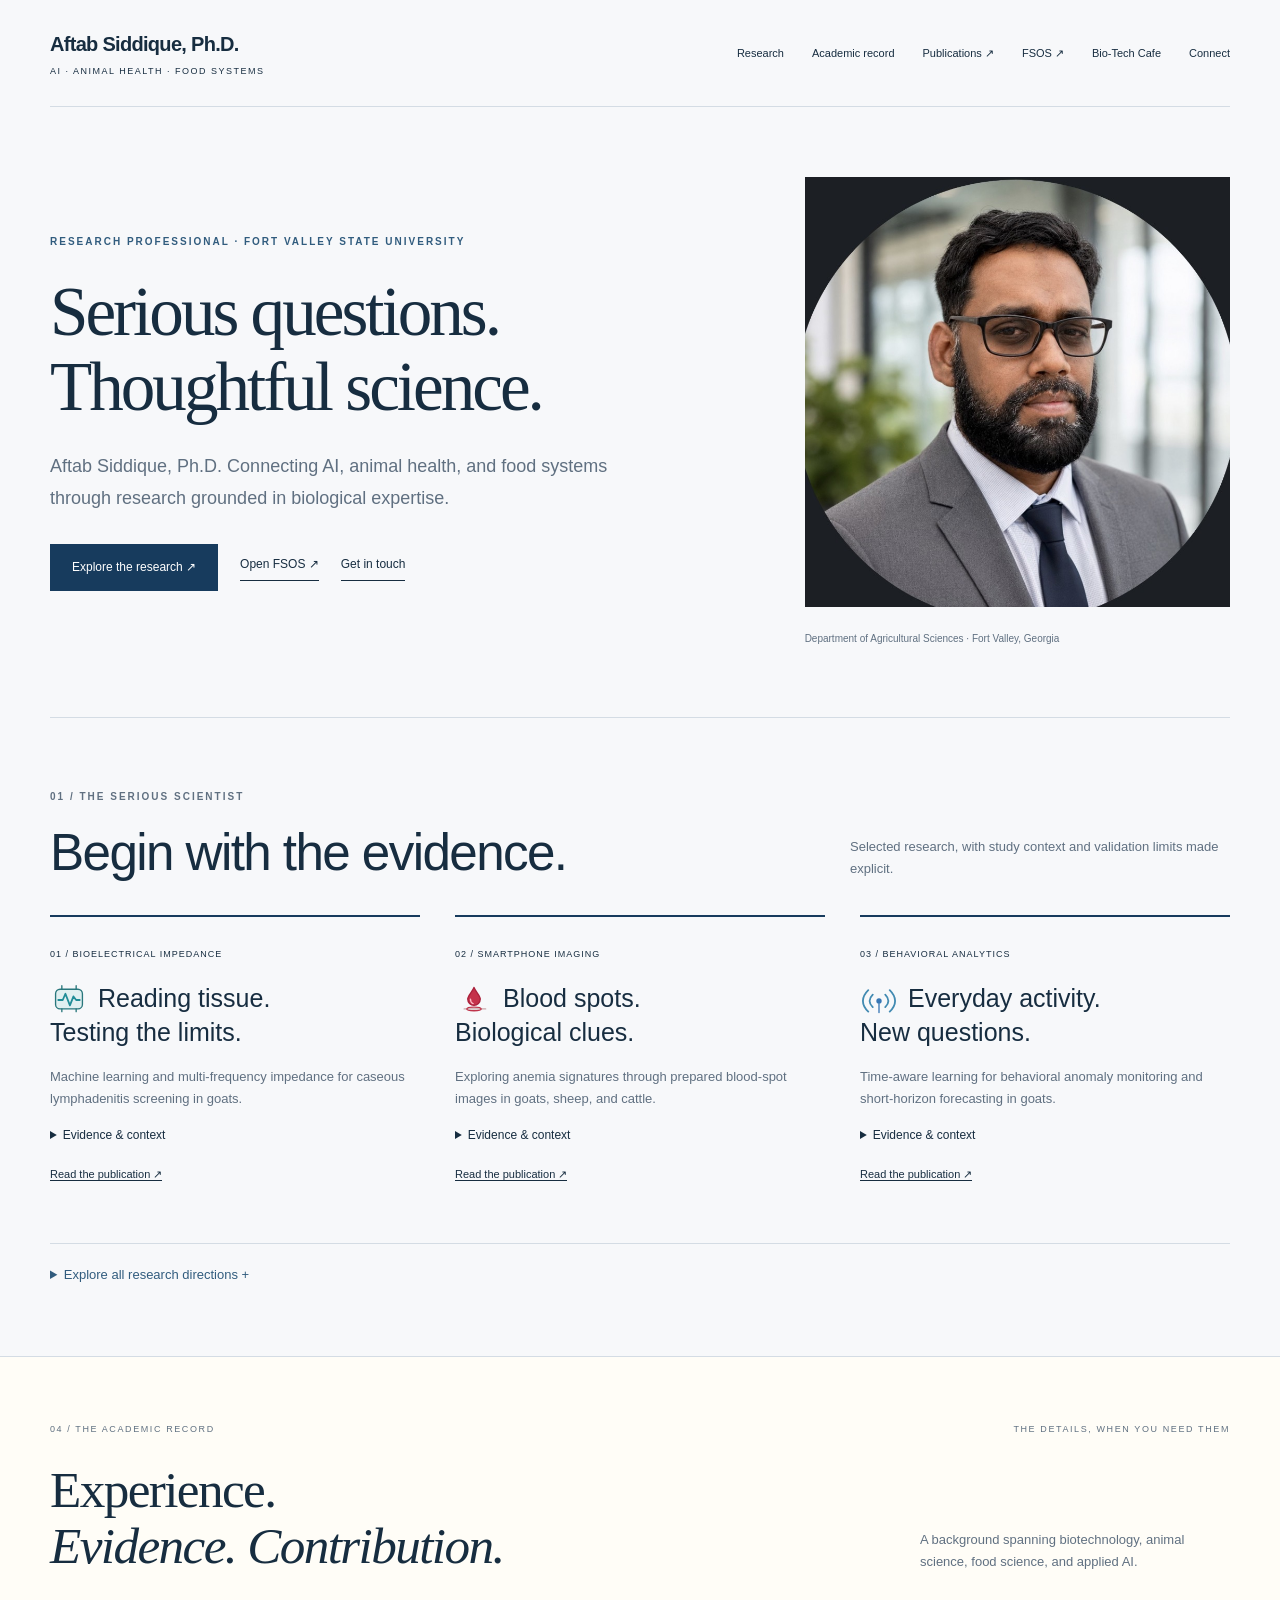
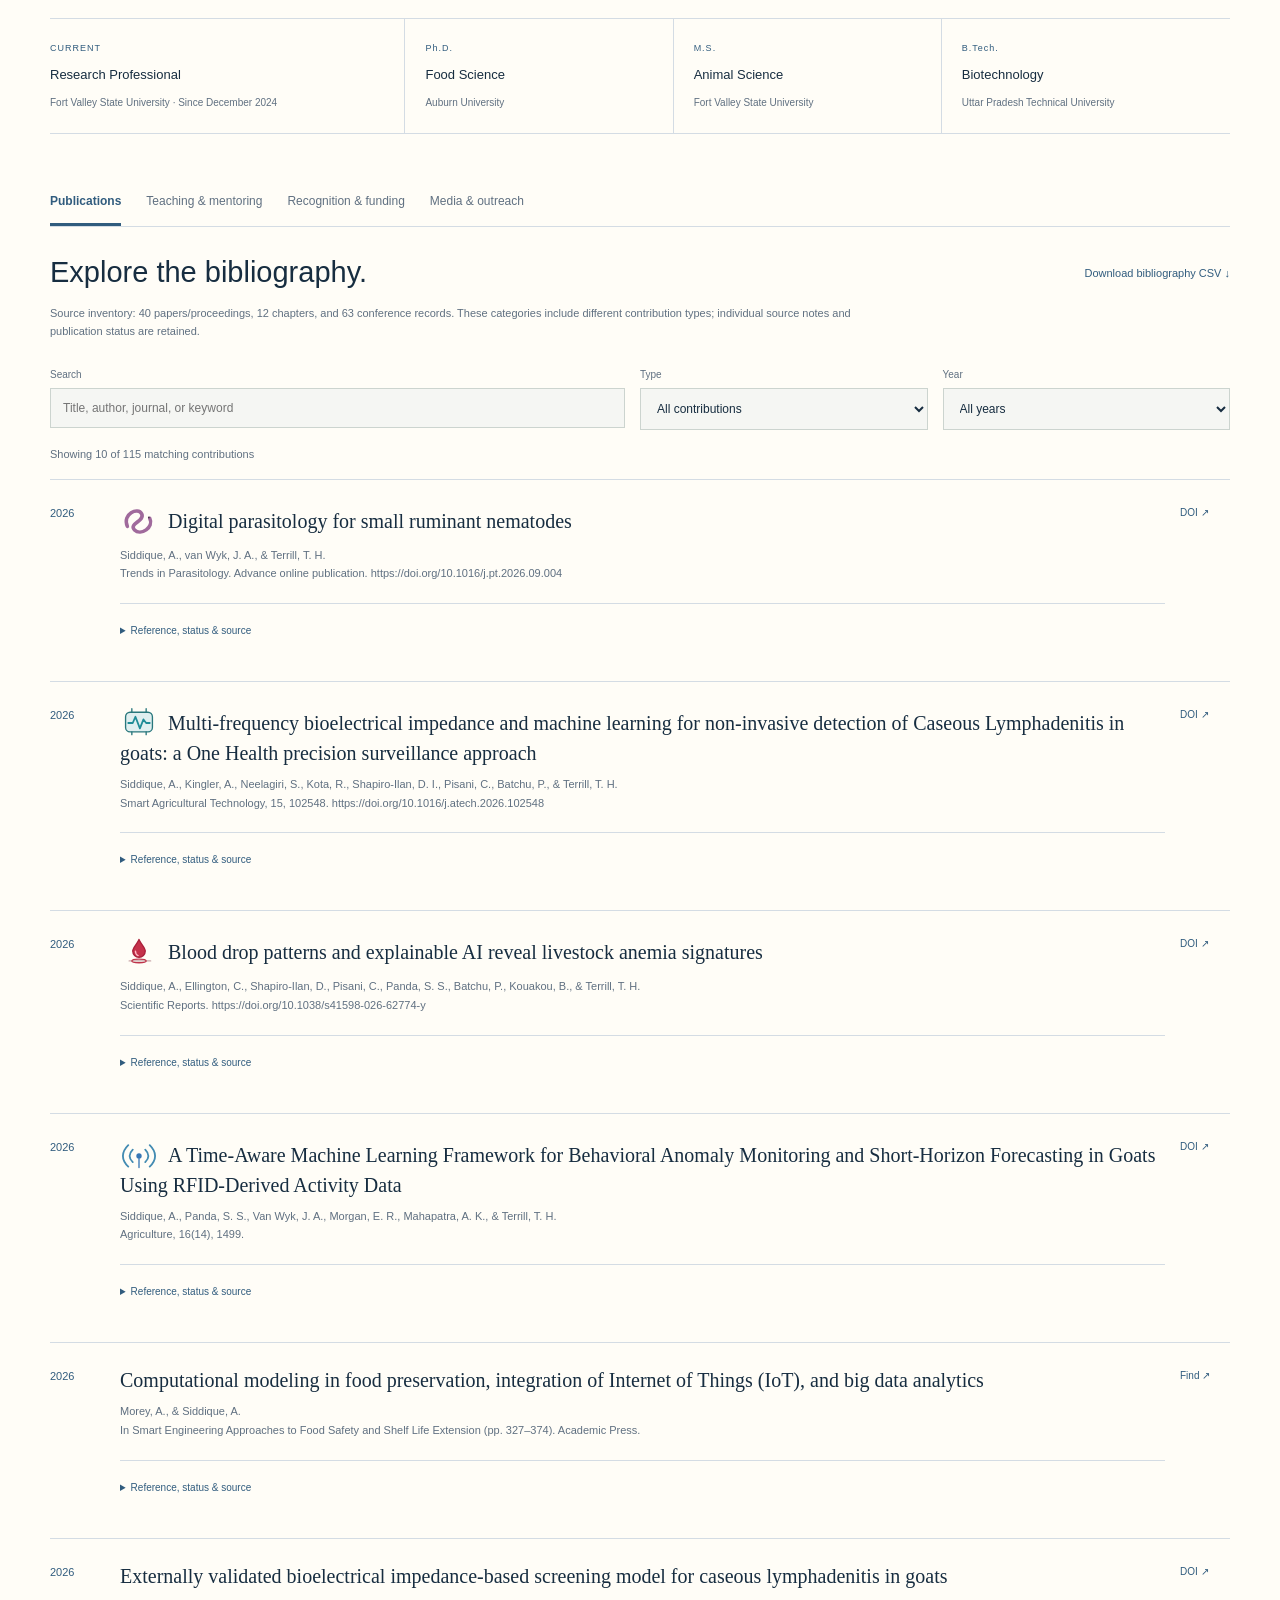
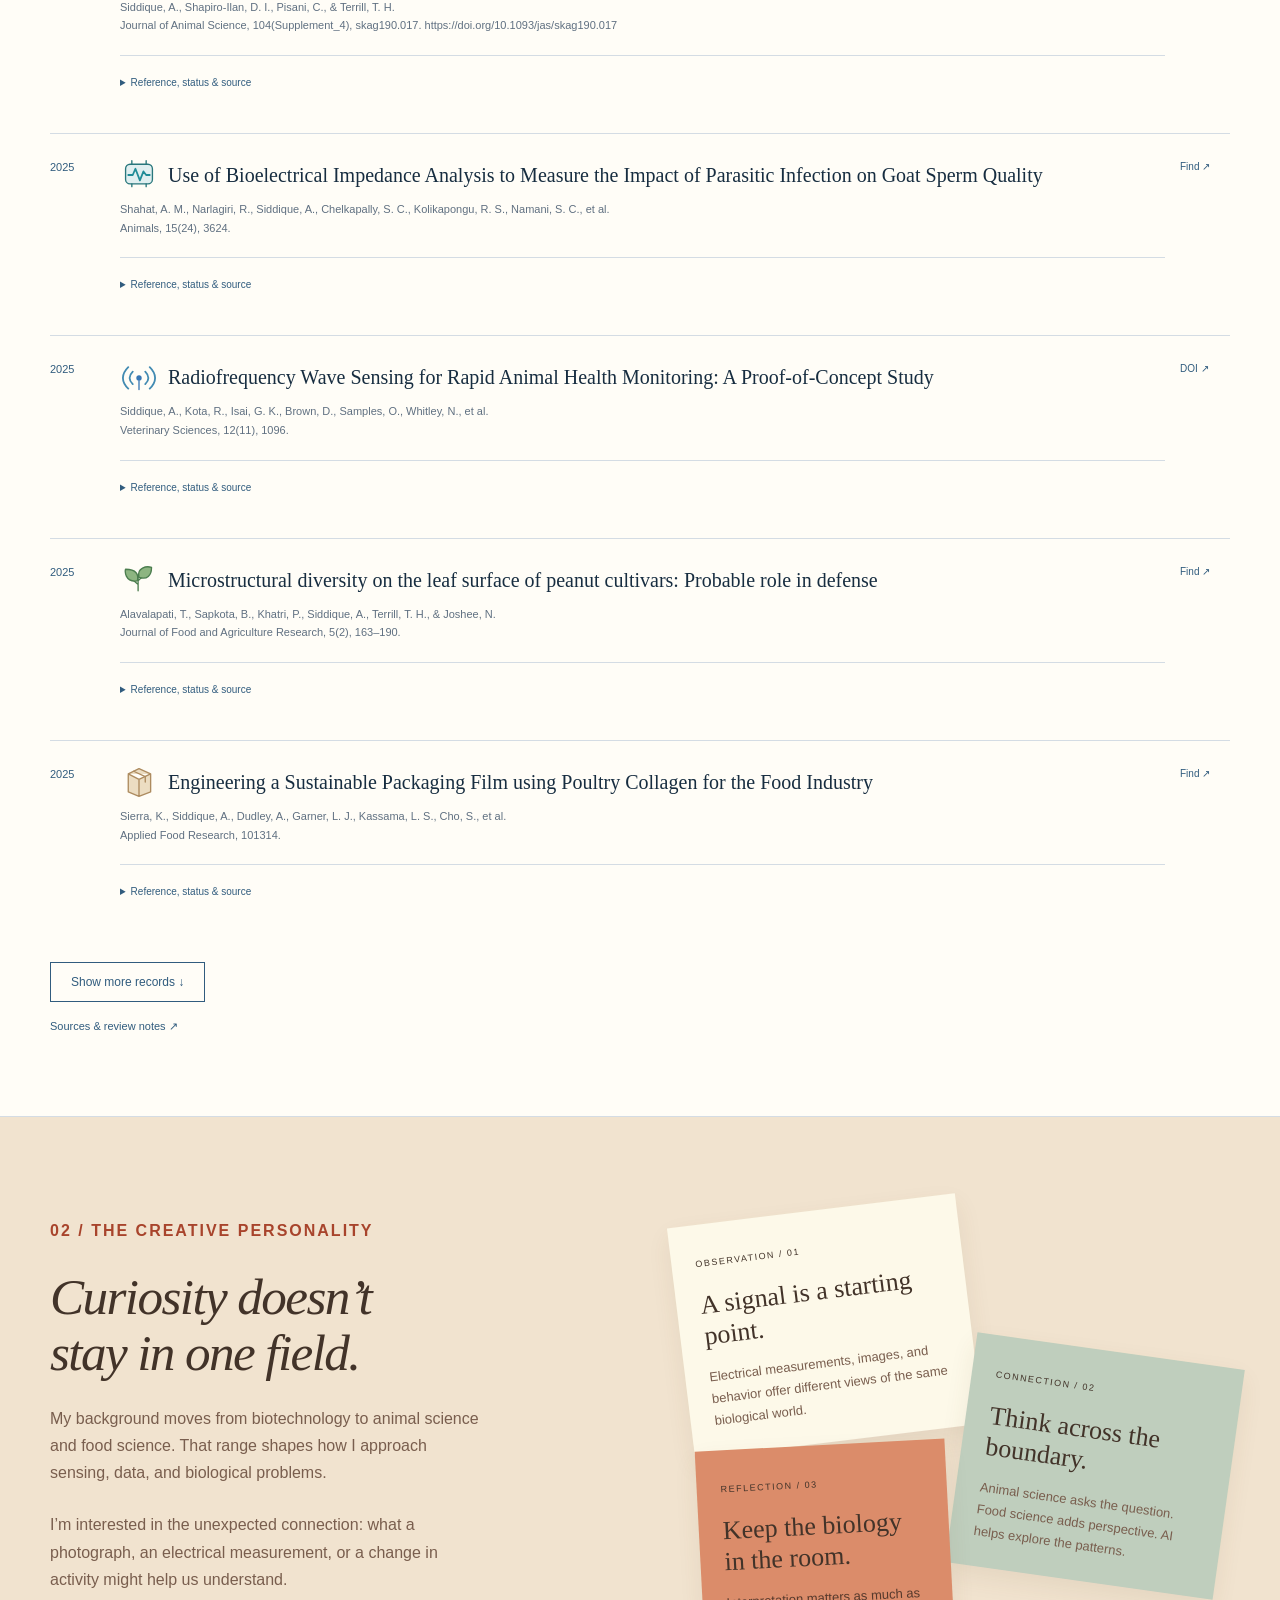
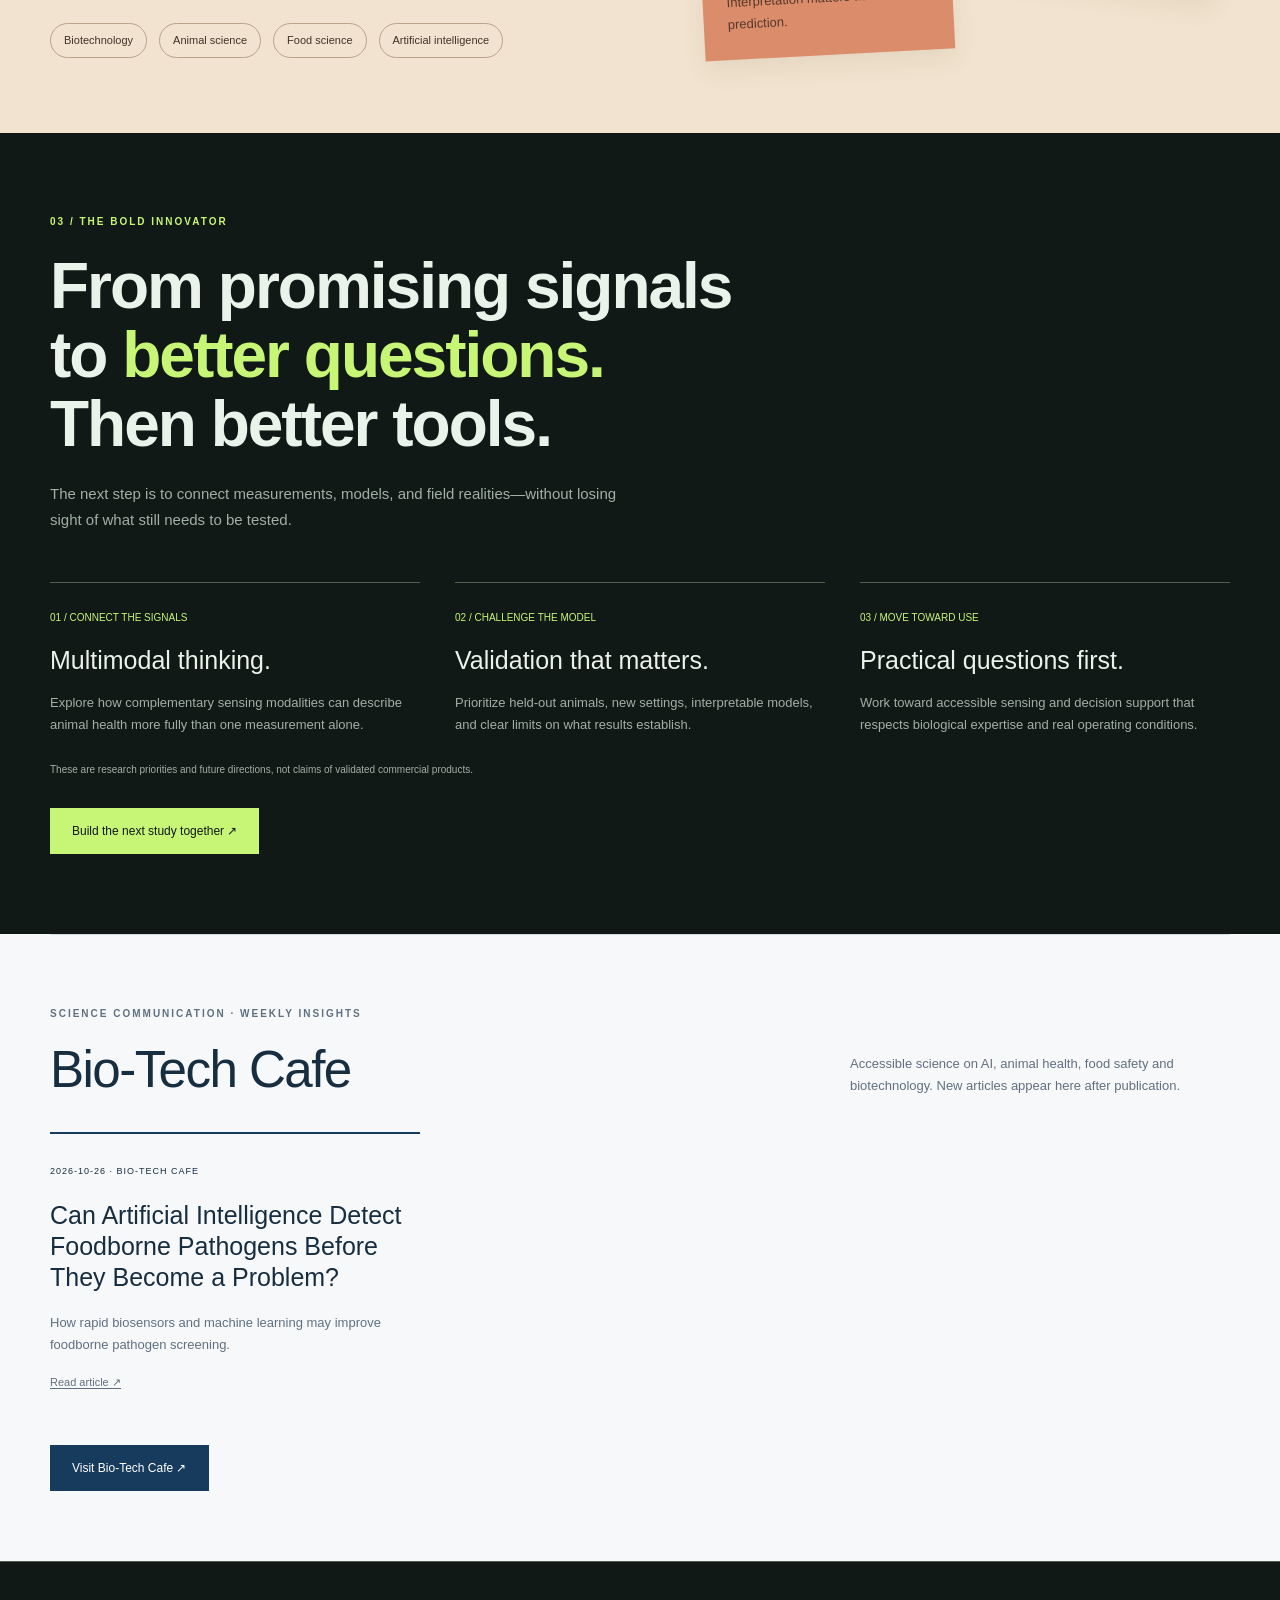
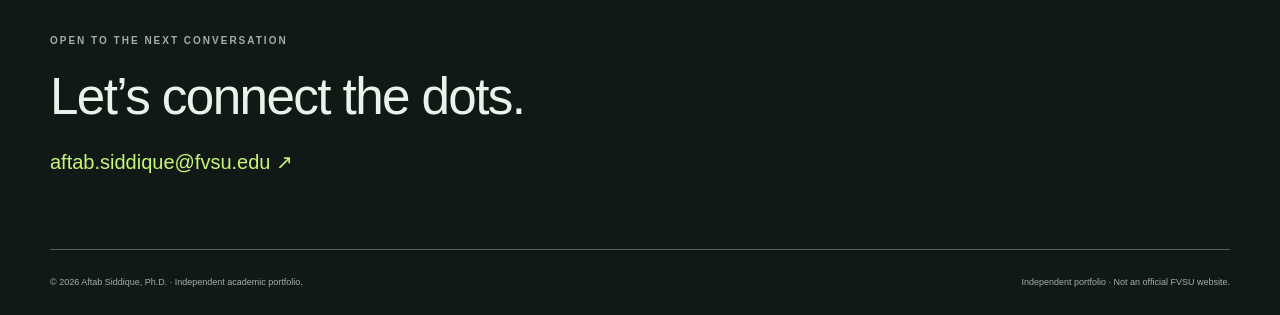
==== index.html @ ff2ccc33 "Rename portfolio FacultySearch links to FSOS" ====
<!doctype html><html lang="en"><head><meta charset="utf-8"><meta name="viewport" content="width=device-width,initial-scale=1"><title>Aftab Siddique, Ph.D. | Research, Teaching & Innovation</title><style>*{box-sizing:border-box}html{scroll-behavior:smooth}body{margin:0;font:15px/1.7 Arial,sans-serif;color:#172d40;background:#f7f8fa}a{color:inherit;text-decoration:none}a:hover{text-decoration:underline;text-underline-offset:5px}button{font:inherit;cursor:pointer}a:focus-visible,button:focus-visible,summary:focus-visible{outline:3px solid #1479c1;outline-offset:5px}h1,h2,h3,p,figure{margin:0}h1,h2,h3{line-height:1.08}h1{font-size:clamp(48px,6vw,85px);letter-spacing:-3px;font-weight:500}h2{font-size:clamp(34px,4vw,54px);letter-spacing:-1.6px;font-weight:500}h3{font-size:25px;font-weight:500}p{color:#607081}.wrap{width:calc(100% - 100px);max-width:1200px;margin:auto}header{padding:27px 0;border-bottom:1px solid #d4dce4;display:flex;align-items:center;justify-content:space-between;gap:30px}.brand{font-size:20px;font-weight:bold;letter-spacing:-.7px}.brand small{font-size:9px;font-weight:normal;display:block;letter-spacing:1.5px;margin-top:3px}nav{display:flex;gap:28px;font-size:11px}.eyebrow{font-size:10px;font-weight:bold;letter-spacing:2px;text-transform:uppercase}.actions{display:flex;gap:22px;align-items:center;margin-top:30px;font-size:12px}.button{display:inline-block;padding:13px 22px;background:#173b5d;color:white}.textlink{border-bottom:1px solid;padding-bottom:5px}.hero{padding:70px 0}.hero-grid{display:grid;grid-template-columns:1.25fr .8fr;gap:90px;align-items:center}.hero h1{margin:25px 0}.intro{font-size:18px;max-width:570px;line-height:1.8}.portrait img{width:100%;height:430px;object-fit:cover}.portrait figcaption{font-size:10px;margin-top:15px;color:#607081}.chapter{padding:70px 0;border-top:1px solid #d4dce4}.chapter-head{display:flex;justify-content:space-between;align-items:end;gap:60px;margin:20px 0 35px}.chapter-head p{max-width:380px;font-size:13px}.proof{display:grid;grid-template-columns:repeat(3,1fr);gap:35px}.proof article{border-top:2px solid #173b5d;padding:22px 0}.proof small{font-size:9px;letter-spacing:1px}.proof h3{margin:18px 0;font-size:25px;line-height:1.25}.proof p{font-size:13px}.proof details{margin:15px 0;font-size:12px}.proof summary{cursor:pointer}.proof a{font-size:11px;border-bottom:1px solid}.strip{display:grid;grid-template-columns:repeat(3,1fr);border-top:1px solid #d4dce4;border-bottom:1px solid #d4dce4;padding:25px 0;gap:20px}.strip span{font-size:10px;color:#607081;display:block}.strip b{font-size:15px;font-weight:500}.contact{padding:70px 0}.contact h2{margin:20px 0}.contact a{font-size:20px}.foot{border-top:1px solid #d4dce4;padding:25px 0;font-size:9px;color:#607081;display:flex;justify-content:space-between;gap:25px}.comparison{position:fixed;bottom:16px;right:18px;background:#fff;color:#173b5d;box-shadow:0 4px 25px #0002;border:1px solid #ddd;padding:8px 13px;font-size:10px;z-index:9}.skip{position:absolute;top:-100px}.skip:focus{top:0;background:white;padding:10px;z-index:20}.creative{background:#f1e3cf;color:#423329;padding:75px 0}.creative .eyebrow{color:#a8442c}.creative p{color:#795e4e}.creative h2{font-family:Georgia,serif;font-style:italic}.creative-grid{display:grid;grid-template-columns:1fr 1fr;gap:80px;align-items:center}.collage{position:relative;min-height:460px}.note{position:absolute;padding:24px;box-shadow:0 10px 25px #61462a15;max-width:300px}.note p{font-size:13px}.note b{font:26px/1.2 Georgia,serif;display:block;margin:15px 0}.note small{font-size:9px;letter-spacing:1.5px}.note.one{background:#fdf9e9;top:15px;left:0;transform:rotate(-7deg);width:290px}.note.two{background:#bfcebd;right:0;top:155px;transform:rotate(8deg);width:270px}.note.three{background:#db8c6a;bottom:0;left:20px;transform:rotate(-3deg);width:250px}.note.three p{color:#56392c}.creative-copy>p{margin:25px 0;max-width:430px;font-size:16px}.discipline{display:flex;flex-wrap:wrap;gap:12px;margin-top:30px}.discipline span{border:1px solid #bba28b;padding:7px 13px;font-size:11px;border-radius:30px}.innovation{background:#111917;color:#eaf3ea;padding:80px 0}.innovation p{color:#a1b0a4}.innovation .eyebrow{color:#c7f576}.innovation h2{font-size:clamp(40px,5vw,70px);font-weight:700;letter-spacing:-2px;margin:22px 0}.innovation h2 em{color:#c7f576;font-style:normal}.roadmap{display:grid;grid-template-columns:repeat(3,1fr);gap:35px;margin-top:50px}.roadmap article{border-top:1px solid #52604f;padding-top:20px}.roadmap small{font-size:10px;color:#c7f576}.roadmap h3{font-size:25px;margin:18px 0}.roadmap p{font-size:13px}.innovation .button{background:#c7f576;color:#111917}.innovation .intent{font-size:10px;color:#a1b0a4;margin-top:25px;max-width:700px}.scientist h1{font-family:Georgia,serif}.scientist .eyebrow{color:#315c7e}.scientist .portrait{border-left:4px solid #193b5c;padding-left:20px}.scientist .hero{padding-bottom:55px}.creative-only{background:#f1e3cf;color:#423329}.creative-only header,.creative-only .foot{border-color:#bdab95}.creative-only .brand{font-family:Georgia,serif;font-size:27px}.creative-only .hero{padding:55px 0 15px}.creative-only h1{font-family:Georgia,serif;font-style:italic;font-size:clamp(55px,7vw,95px);color:#a8442e}.creative-only p{color:#795e4e}.creative-only .creative-grid{gap:70px}.creative-only .portrait-small{width:95px;height:95px;object-fit:cover;border-radius:50%;margin-bottom:22px}.creative-only .button{background:#a8442e}.creative-only .proof article{border-color:#a8442e}.creative-only .chapter{border-color:#bdab95}.creative-only .contact a{color:#a8442e}.innovator-only{background:#111917;color:#eaf3ea}.innovator-only p{color:#a1b0a4}.innovator-only header,.innovator-only .chapter,.innovator-only .foot{border-color:#52604f}.innovator-only .brand{font-size:23px;color:#c7f576}.innovator-only .hero h1{font-weight:800;font-size:clamp(65px,8vw,110px);letter-spacing:-5px}.innovator-only .hero h1 em{font-style:normal;color:#c7f576}.innovator-only .eyebrow{color:#c7f576}.innovator-only .button{background:#c7f576;color:#111917}.signal-object{height:450px;position:relative;display:grid;place-items:center}.signal-object .orb{width:280px;height:280px;border:1px solid #c7f576;border-radius:50%;box-shadow:0 0 0 35px #c7f57611,0 0 0 70px #c7f57608;transform:rotate(-30deg)}.signal-object .orb:before,.signal-object .orb:after{content:'';position:absolute;inset:30px 85px;border:1px solid #c7f576;border-radius:50%}.signal-object .orb:after{inset:85px 30px}.signal-object b{position:absolute;font-size:65px;letter-spacing:-6px;color:#c7f576}.signal-object small{position:absolute;bottom:5px;font-size:9px;letter-spacing:2px;color:#a1b0a4}.innovator-only .proof article{border-color:#c7f576}.innovator-only .proof small{color:#c7f576}.innovator-only .contact a{color:#c7f576}.innovator-only .foot{color:#a1b0a4}.combined .hero h1{font:500 clamp(45px,5.4vw,76px)/1.08 Georgia,serif}.combined .hero .eyebrow{color:#315c7e}.combined .transition{padding:20px 0;font-size:10px;display:flex;justify-content:space-between;color:#856347}.combined .innovation .wrap>p{max-width:570px}.combined .contact{background:#111917;color:#eaf3ea;border-top:1px solid #52604f}.combined .contact a{color:#c7f576}.combined .contact p{color:#a1b0a4}.combined .foot{background:#111917;color:#a1b0a4;border-color:#52604f}.combined-footer{background:#111917}.combined .strip{margin-bottom:55px}.concept-note{font-size:10px;color:#607081;margin-top:30px}@media(max-width:900px){.wrap{width:calc(100% - 50px)}.hero-grid,.creative-grid{gap:35px}.portrait img{height:360px}.collage{min-height:490px}.note{max-width:230px!important}.note.two{top:185px}.proof,.roadmap{gap:20px}nav{gap:15px;font-size:10px}}@media(max-width:650px){.wrap{width:calc(100% - 36px)}header{align-items:start;flex-direction:column;padding:20px 0;gap:18px}nav{width:100%;justify-content:space-between}.hero{padding:40px 0}.hero-grid,.creative-grid{grid-template-columns:1fr;gap:35px}h1{font-size:58px;letter-spacing:-2.5px}.intro{font-size:16px}.portrait{max-width:420px}.portrait img{height:360px}.chapter,.creative,.innovation,.contact{padding:50px 0}.chapter-head{display:block}.chapter-head p{margin-top:20px}.proof,.roadmap{grid-template-columns:1fr;gap:30px}.proof article{padding:20px 0 0}.strip{grid-template-columns:1fr;gap:18px}.collage{max-width:400px;min-height:460px}.note.one{left:10px}.note.two{top:150px;right:10px}.note.three{left:20px}.signal-object{height:350px}.signal-object .orb{width:210px;height:210px}.signal-object b{font-size:55px}.innovator-only .hero h1{font-size:70px;letter-spacing:-4px}.creative-only h1{font-size:66px}.foot{flex-direction:column;gap:8px}.combined .hero h1{font-size:51px}.contact a{font-size:17px}.comparison{font-size:9px}.combined .transition{font-size:9px}}@media(prefers-reduced-motion:reduce){html{scroll-behavior:auto}}.record{--ink:#172d40;--paper:#f7f8fa;--teal:#315c7e;--muted:#607081;--line:#d4dce4;}.record{background:#fffdf5;border-top:1px solid var(--line);border-bottom:1px solid var(--line);padding:65px 0}.record-heading{display:flex;justify-content:space-between;gap:70px;align-items:end}.record-heading p{max-width:310px;font-size:13px}.journey{display:grid;grid-template-columns:1.4fr 1fr 1fr 1fr;margin:45px 0;border-top:1px solid var(--line);border-bottom:1px solid var(--line)}.journey>div{padding:22px 20px 22px 0;margin-right:20px;border-right:1px solid var(--line)}.journey>div:last-child{border:0;margin:0}.journey small{display:block;font-size:9px;color:var(--teal);letter-spacing:1px}.journey b{display:block;font-size:13px;font-weight:normal;margin:8px 0}.journey span{display:block;font-size:10px;color:var(--muted)}.record-tabs{display:flex;gap:25px;border-bottom:1px solid var(--line)}.record-tabs button{background:none;border:0;border-bottom:3px solid transparent;padding:15px 0;font-size:12px;color:var(--muted)}.record-tabs button[aria-pressed=true]{border-color:var(--teal);color:var(--teal)}.record-panel{padding-top:30px;min-height:450px}.record-panel h3{font-size:29px}.archive-head{display:flex;justify-content:space-between;gap:20px;align-items:center}.archive-head a,.record-note a{font-size:11px;color:var(--teal)}.record-note{font-size:11px;margin:15px 0;max-width:850px}.archive-controls{display:grid;grid-template-columns:2fr 1fr 1fr;gap:15px;margin:25px 0 10px}.archive-controls label{font-size:10px;color:var(--muted)}input,select{display:block;width:100%;padding:12px;background:var(--paper);border:1px solid var(--line);border-radius:0;color:var(--ink);margin-top:6px;font-size:12px}#record-status{font-size:11px;margin:15px 0}.record-entry{display:grid;grid-template-columns:55px 1fr 50px;gap:15px;border-top:1px solid var(--line);padding:24px 0}.record-entry .date{font-size:11px;color:var(--teal)}.record-entry h4{font:20px/1.35 Georgia,serif;margin:0 0 8px}.record-entry p{font-size:11px}.record-entry>a{font-size:10px;color:var(--teal)}.record-entry details{margin-top:10px;border-bottom:0}.record-entry details summary{padding:8px 0;font-size:10px}.outline{background:transparent;color:var(--teal);border:1px solid var(--teal);padding:12px 20px;font-size:12px;margin-top:20px}.subhead{margin:40px 0 20px}.plain-entry{padding:22px 0;border-bottom:1px solid var(--line)}.plain-entry h4{font:21px/1.3 Georgia,serif;margin:5px 0 10px}.plain-entry small{font-size:10px;color:var(--teal)}.plain-entry p{font-size:12px}.plain-entry a{display:inline-block;color:var(--teal);font-size:11px;margin-top:10px}
.record{background:#fffdf7;border-top:1px solid #d4dce4;border-bottom:1px solid #d4dce4;color:#172d40}.record h2{font-family:Georgia,serif}.record .section-label{display:flex;justify-content:space-between;font-size:9px;letter-spacing:1.6px;margin-bottom:25px;color:#607081}.record .journey{gap:0}.record .record-tabs{flex-wrap:wrap}.record input,.record select{width:100%;display:block;padding:12px;background:#f5f6f3;color:#172d40;border:1px solid #ccd4cf;margin-top:5px;font:12px Arial,sans-serif}.record .plain-entry{padding:22px 0;border-bottom:1px solid #d4dce4}.record .plain-entry h4{font:22px/1.3 Georgia,serif;margin:8px 0}.record .plain-entry p{font-size:12px}.record .plain-entry small{font-size:10px;color:#315c7e}.record .plain-entry a{display:inline-block;margin-top:10px;font-size:11px;color:#315c7e}.record details{font-size:12px;border-top:1px solid #d4dce4;margin-top:20px;padding:10px 0}.record summary{cursor:pointer;color:#315c7e}.record .record-note{color:#607081}.record .outline{border:1px solid #315c7e;padding:12px 20px;color:#315c7e;background:none}.record button{font:12px Arial,sans-serif}.more-work{margin-top:35px;border-top:1px solid #d4dce4;padding-top:20px}.more-work summary{cursor:pointer;font-size:13px;color:#315c7e}.more-work article{padding:20px 0;border-bottom:1px solid #d4dce4}.more-work h4{font:25px Georgia,serif;margin:10px 0}.more-work p{font-size:13px}.more-work small,.more-work a{font-size:11px;color:#315c7e}.record .record-entry{border-color:#d4dce4}.record-panel{scroll-margin-top:20px}button[aria-pressed=true]{font-weight:bold}@media(max-width:650px){.record .record-heading{display:block}.record .record-heading p{margin-top:20px}.record .journey{grid-template-columns:1fr 1fr}.record .archive-controls{grid-template-columns:1fr 1fr}.record .archive-controls label:first-child{grid-column:1/-1}.record .record-entry{grid-template-columns:35px 1fr}.record .record-entry>a{grid-column:2}.record .archive-head{display:block}.record .archive-head a{display:inline-block;margin-top:15px}.record .section-label span:last-child{display:none}.record .record-tabs{gap:15px}}</style><script defer src="data.js"></script><script defer src="bibliography.js"></script><script defer src="career-data.js"></script><script defer src="integrated.js"></script></head><body class="combined"><a class="skip" href="#main">Skip to content</a><header class="wrap"><a class="brand" href="#home">Aftab Siddique<span>, Ph.D.</span><small>AI · ANIMAL HEALTH · FOOD SYSTEMS</small></a><nav aria-label="Main navigation"><a href="#work">Research</a><a href="#record">Academic record</a><a href="https://scholar.google.com/citations?user=gdg-b8kAAAAJ&hl=en" target="_blank" rel="noopener noreferrer">Publications ↗</a><a href="facultysearch/">FSOS ↗</a><a href="#contact">Connect</a></nav></header><main id="main"><section class="hero wrap" id="home"><div class="hero-grid"><div><p class="eyebrow">RESEARCH PROFESSIONAL · FORT VALLEY STATE UNIVERSITY</p><h1>Serious questions.<br>Thoughtful science.</h1><p class="intro">Aftab Siddique, Ph.D. Connecting AI, animal health, and food systems through research grounded in biological expertise.</p><div class="actions"><a class="button" href="#work">Explore the research ↗</a><a class="textlink" href="facultysearch/">Open FSOS ↗</a><a class="textlink" href="#contact">Get in touch</a></div></div><figure class="portrait"><img src="[data-uri]" alt="Aftab Siddique, Ph.D." width="860" height="860"><figcaption>Department of Agricultural Sciences · Fort Valley, Georgia</figcaption></figure></div></section><section class="chapter wrap" id="work"><p class="eyebrow">01 / THE SERIOUS SCIENTIST</p><div class="chapter-head"><h2>Begin with the evidence.</h2><p>Selected research, with study context and validation limits made explicit.</p></div><div class="proof"><article><small>01 / BIOELECTRICAL IMPEDANCE</small><h3>Reading tissue.<br>Testing the limits.</h3><p>Machine learning and multi-frequency impedance for caseous lymphadenitis screening in goats.</p><details><summary>Evidence & context</summary><p>36 goats; 2,673 measurements. Five-fold ROC-AUC: 0.851. Animal-held-out LOSO ROC-AUC: 0.68. Research-stage screening evidence requiring external validation.</p></details><a href="https://doi.org/10.1016/j.atech.2026.102548" target="_blank" rel="noopener noreferrer">Read the publication ↗</a></article><article><small>02 / SMARTPHONE IMAGING</small><h3>Blood spots.<br>Biological clues.</h3><p>Exploring anemia signatures through prepared blood-spot images in goats, sheep, and cattle.</p><details><summary>Evidence & context</summary><p>Image-level performance varies across species. Prospective field validation is needed before diagnostic deployment.</p></details><a href="https://doi.org/10.1038/s41598-026-62774-y" target="_blank" rel="noopener noreferrer">Read the publication ↗</a></article><article><small>03 / BEHAVIORAL ANALYTICS</small><h3>Everyday activity.<br>New questions.</h3><p>Time-aware learning for behavioral anomaly monitoring and short-horizon forecasting in goats.</p><details><summary>Evidence & context</summary><p>30 Boer goats; 85,890 RFID records. Five-minute onset ROC-AUC: 0.869; ten-minute: 0.841. Behavioral forecasting does not establish disease diagnosis.</p></details><a href="https://doi.org/10.3390/agriculture16141499" target="_blank" rel="noopener noreferrer">Read the publication ↗</a></article></div><div class="more-work"><details><summary>Explore all research directions +</summary><div id="additional-work"></div></details></div></section><section class="record" id="record"><div class="wrap"><div class="section-label"><span>04 / THE ACADEMIC RECORD</span><span>THE DETAILS, WHEN YOU NEED THEM</span></div><div class="record-heading"><h2>Experience.<br><em>Evidence. Contribution.</em></h2><p>A background spanning biotechnology, animal science, food science, and applied AI.</p></div><div class="journey"><div><small>CURRENT</small><b>Research Professional</b><span>Fort Valley State University · Since December 2024</span></div><div><small>Ph.D.</small><b>Food Science</b><span>Auburn University</span></div><div><small>M.S.</small><b>Animal Science</b><span>Fort Valley State University</span></div><div><small>B.Tech.</small><b>Biotechnology</b><span>Uttar Pradesh Technical University</span></div></div><div class="record-tabs" role="group" aria-label="Academic record sections"><button data-panel="publications" aria-pressed="true">Publications</button><button data-panel="teaching" aria-pressed="false">Teaching & mentoring</button><button data-panel="recognition" aria-pressed="false">Recognition & funding</button><button data-panel="media" aria-pressed="false">Media & outreach</button></div><section id="panel-publications" class="record-panel"><div class="archive-head"><h3>Explore the bibliography.</h3><a href="bibliography.csv" download>Download bibliography CSV ↓</a></div><p class="record-note">Source inventory: 40 papers/proceedings, 12 chapters, and 63 conference records. These categories include different contribution types; individual source notes and publication status are retained.</p><div class="archive-controls"><label>Search<input id="record-query" type="search" placeholder="Title, author, journal, or keyword"></label><label>Type<select id="record-type"><option value="all">All contributions</option><option value="paper">Papers & proceedings</option><option value="chapter">Book chapters</option><option value="abstract">Conference records</option></select></label><label>Year<select id="record-year"><option value="all">All years</option></select></label></div><p id="record-status" role="status" aria-live="polite"></p><div id="record-list"></div><button id="record-more" class="outline">Show more records ↓</button><p class="record-note"><a href="SOURCES_AND_REVIEW.md">Sources & review notes ↗</a></p></section><section id="panel-teaching" class="record-panel" hidden><h3>From learning methods to asking better questions.</h3><p>Teaching contributions, research training, and graduate committee mentorship.</p><div id="teaching-list"></div><h3 class="subhead">Mentoring</h3><div id="mentoring-list"></div></section><section id="panel-recognition" class="record-panel" hidden><h3>Recognition & research support.</h3><div id="awards-list"></div><h3 class="subhead">Research programs</h3><p class="record-note">Roles and funding status are shown individually. Entries awaiting confirmation are not presented as confirmed awards.</p><div id="grants-list"></div></section><section id="panel-media" class="record-panel" hidden><h3>Research in conversation.</h3><p class="record-note">A curated source archive, not an exhaustive record of every online mention.</p><div id="media-list"></div><details><summary>Speaking & outreach <span>+</span></summary><div id="talks-list"></div></details><details><summary>New discoveries awaiting review <span>+</span></summary><p id="update-status" role="status"></p><div id="discovery-list"></div></details></section></div></section>
<section class="creative" id="perspective"><div class="wrap creative-grid"><div class="creative-copy"><p class="eyebrow">02 / THE CREATIVE PERSONALITY</p><h2>Curiosity doesn’t<br>stay in one field.</h2><p>My background moves from biotechnology to animal science and food science. That range shapes how I approach sensing, data, and biological problems.</p><p>I’m interested in the unexpected connection: what a photograph, an electrical measurement, or a change in activity might help us understand.</p><div class="discipline"><span>Biotechnology</span><span>Animal science</span><span>Food science</span><span>Artificial intelligence</span></div></div><div class="collage" aria-label="Three research ideas arranged as notebook pages"><article class="note one"><small>OBSERVATION / 01</small><b>A signal is a starting point.</b><p>Electrical measurements, images, and behavior offer different views of the same biological world.</p></article><article class="note two"><small>CONNECTION / 02</small><b>Think across the boundary.</b><p>Animal science asks the question. Food science adds perspective. AI helps explore the patterns.</p></article><article class="note three"><small>REFLECTION / 03</small><b>Keep the biology in the room.</b><p>Interpretation matters as much as prediction.</p></article></div></div></section><section class="innovation" id="next"><div class="wrap"><p class="eyebrow">03 / THE BOLD INNOVATOR</p><h2>From promising signals<br>to <em>better questions.</em><br>Then better tools.</h2><p>The next step is to connect measurements, models, and field realities—without losing sight of what still needs to be tested.</p><div class="roadmap"><article><small>01 / CONNECT THE SIGNALS</small><h3>Multimodal thinking.</h3><p>Explore how complementary sensing modalities can describe animal health more fully than one measurement alone.</p></article><article><small>02 / CHALLENGE THE MODEL</small><h3>Validation that matters.</h3><p>Prioritize held-out animals, new settings, interpretable models, and clear limits on what results establish.</p></article><article><small>03 / MOVE TOWARD USE</small><h3>Practical questions first.</h3><p>Work toward accessible sensing and decision support that respects biological expertise and real operating conditions.</p></article></div><p class="intent">These are research priorities and future directions, not claims of validated commercial products.</p><div class="actions"><a class="button" href="mailto:aftab.siddique@fvsu.edu">Build the next study together ↗</a></div></div></section><section class="contact" id="contact"><div class="wrap"><p class="eyebrow">OPEN TO THE NEXT CONVERSATION</p><h2>Let’s connect the dots.</h2><a href="mailto:aftab.siddique@fvsu.edu">aftab.siddique@fvsu.edu ↗</a></div></section></main><div class="combined-footer"><footer class="wrap foot"><span>© 2026 Aftab Siddique, Ph.D. · Independent academic portfolio.</span><span>Independent portfolio · Not an official FVSU website.</span></footer></div></body></html>
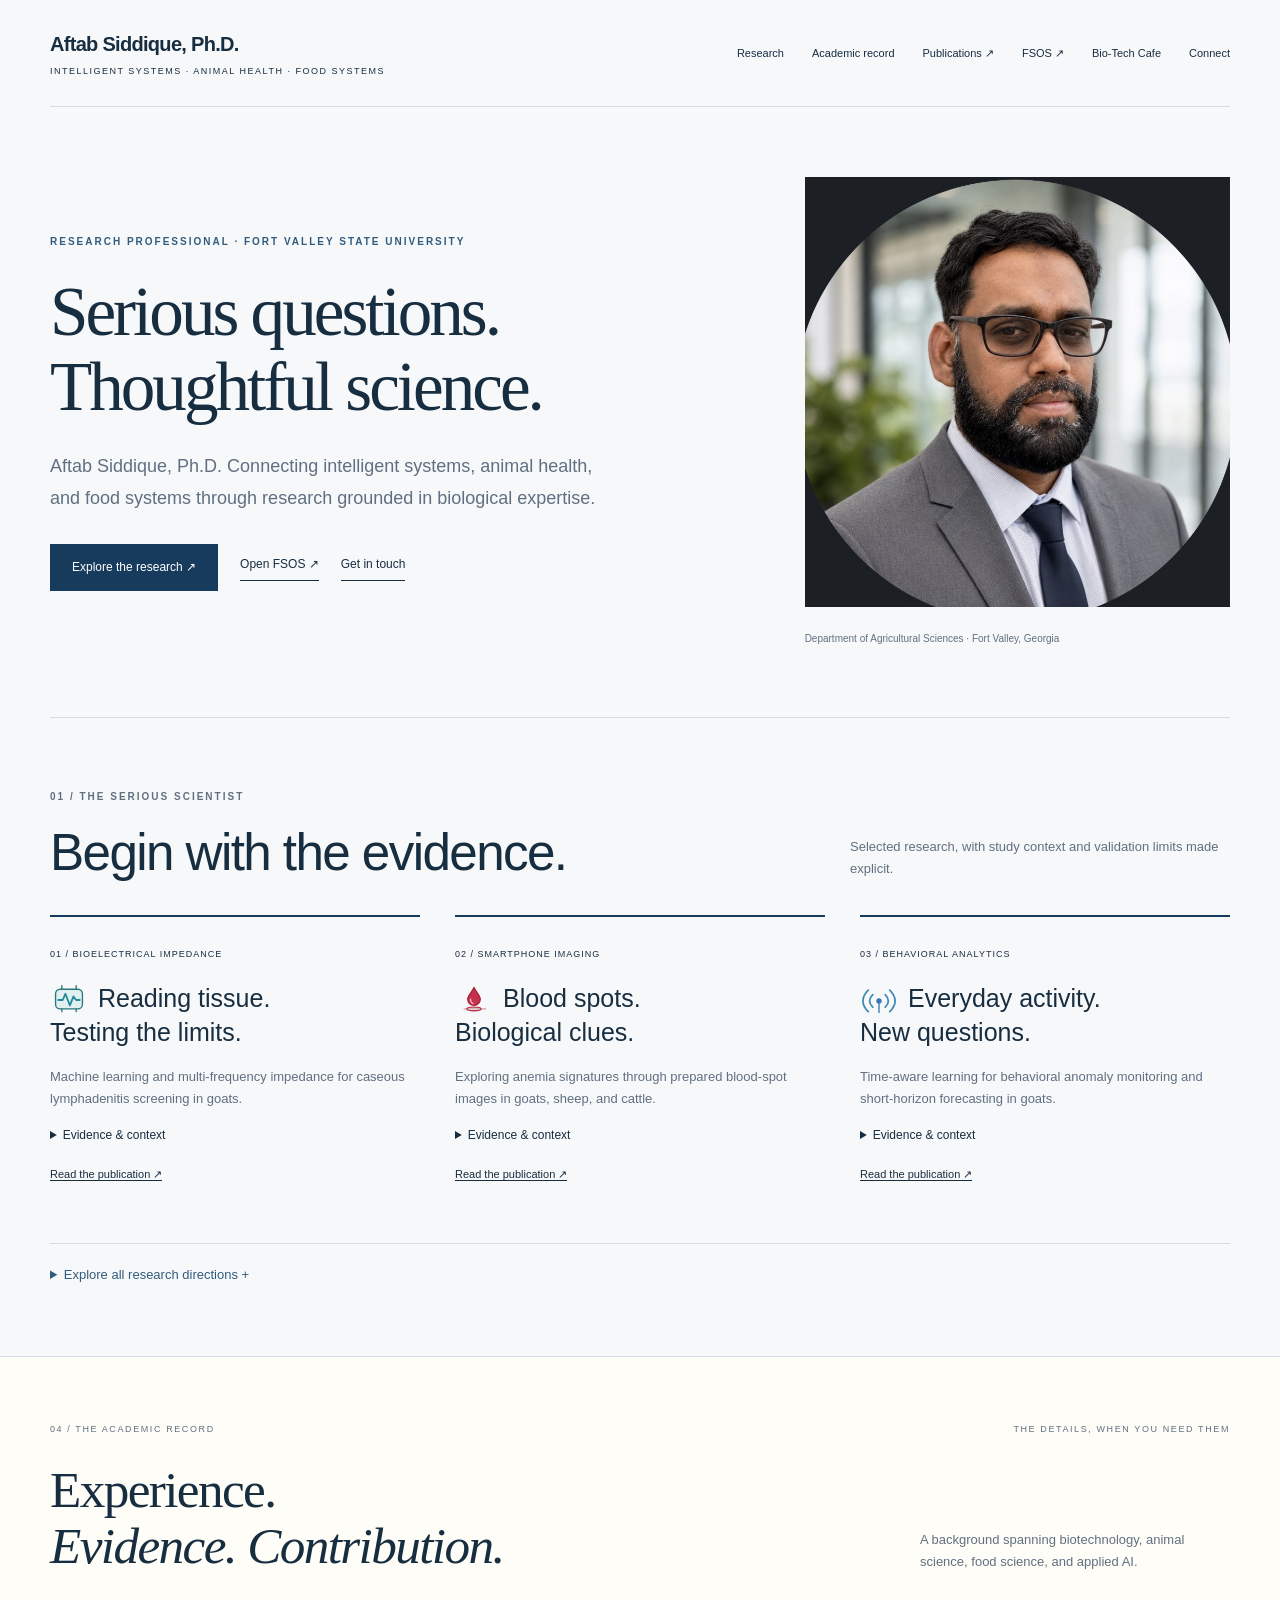
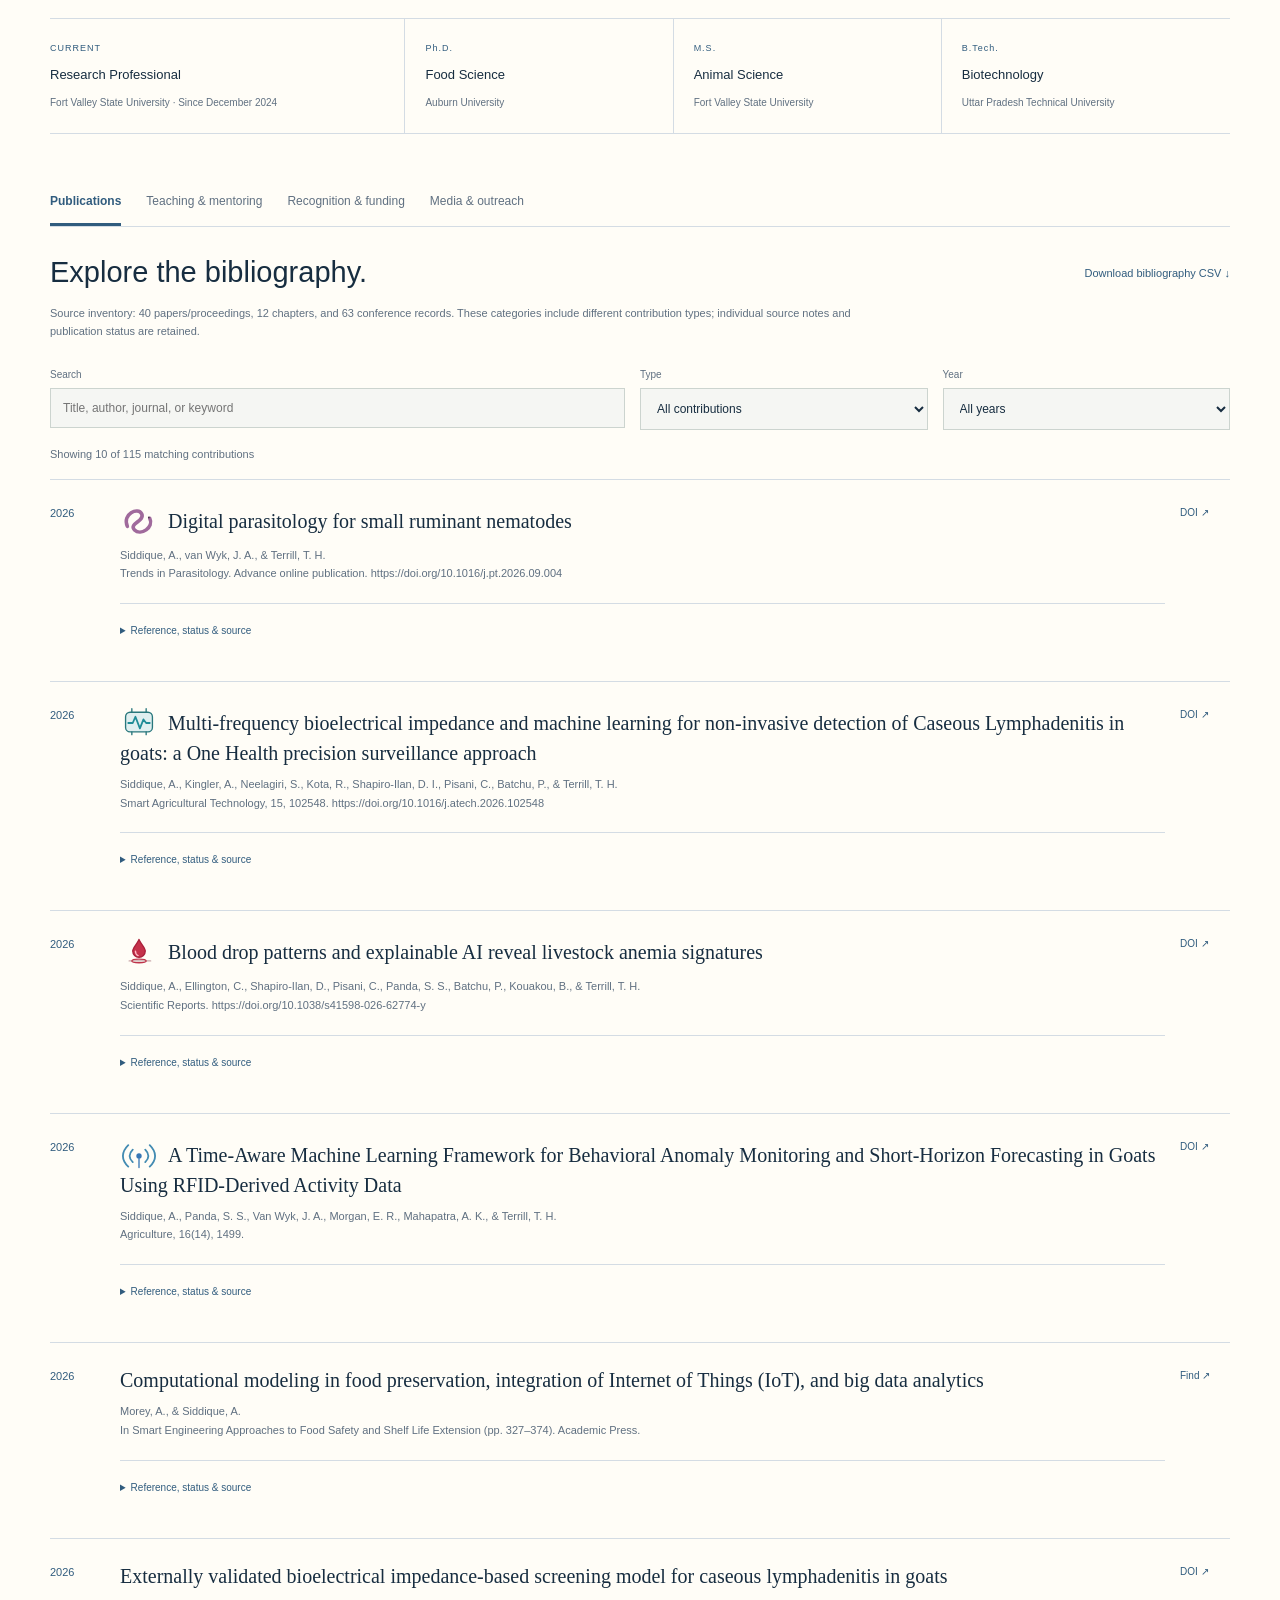
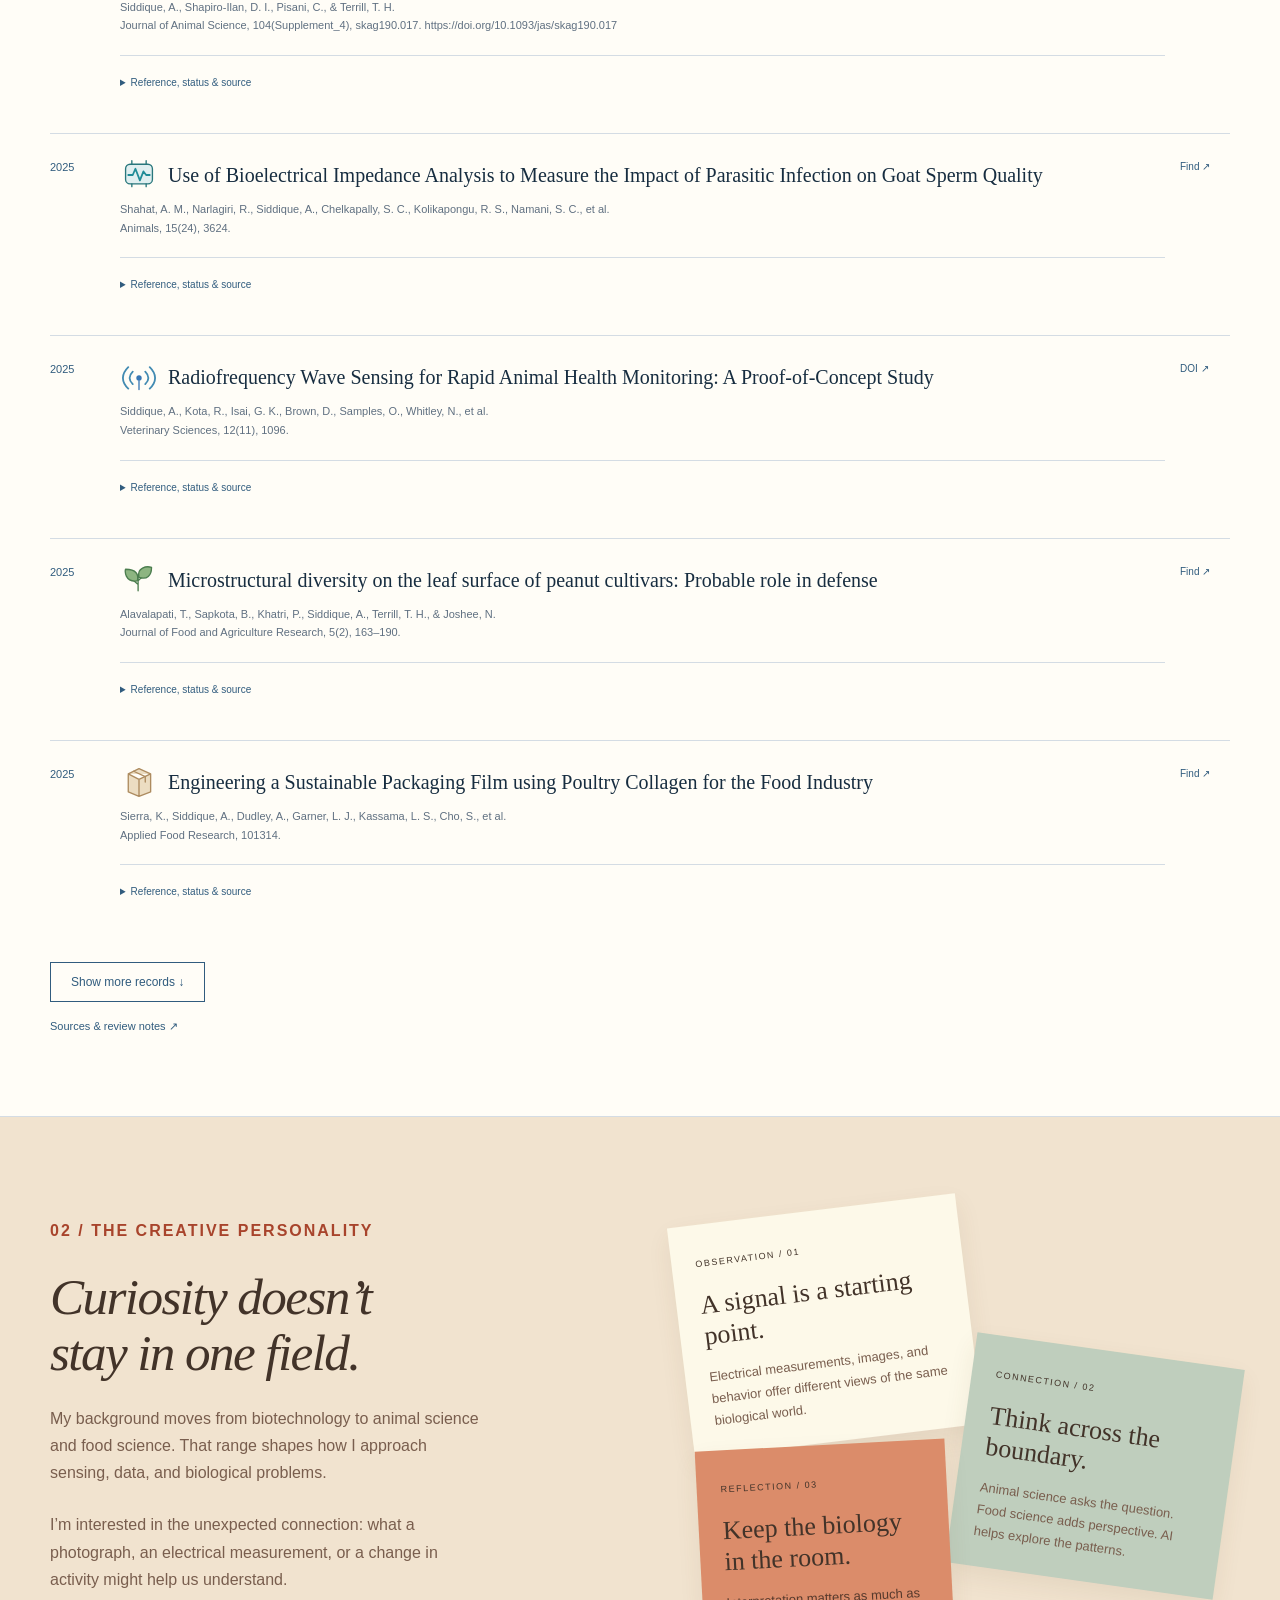
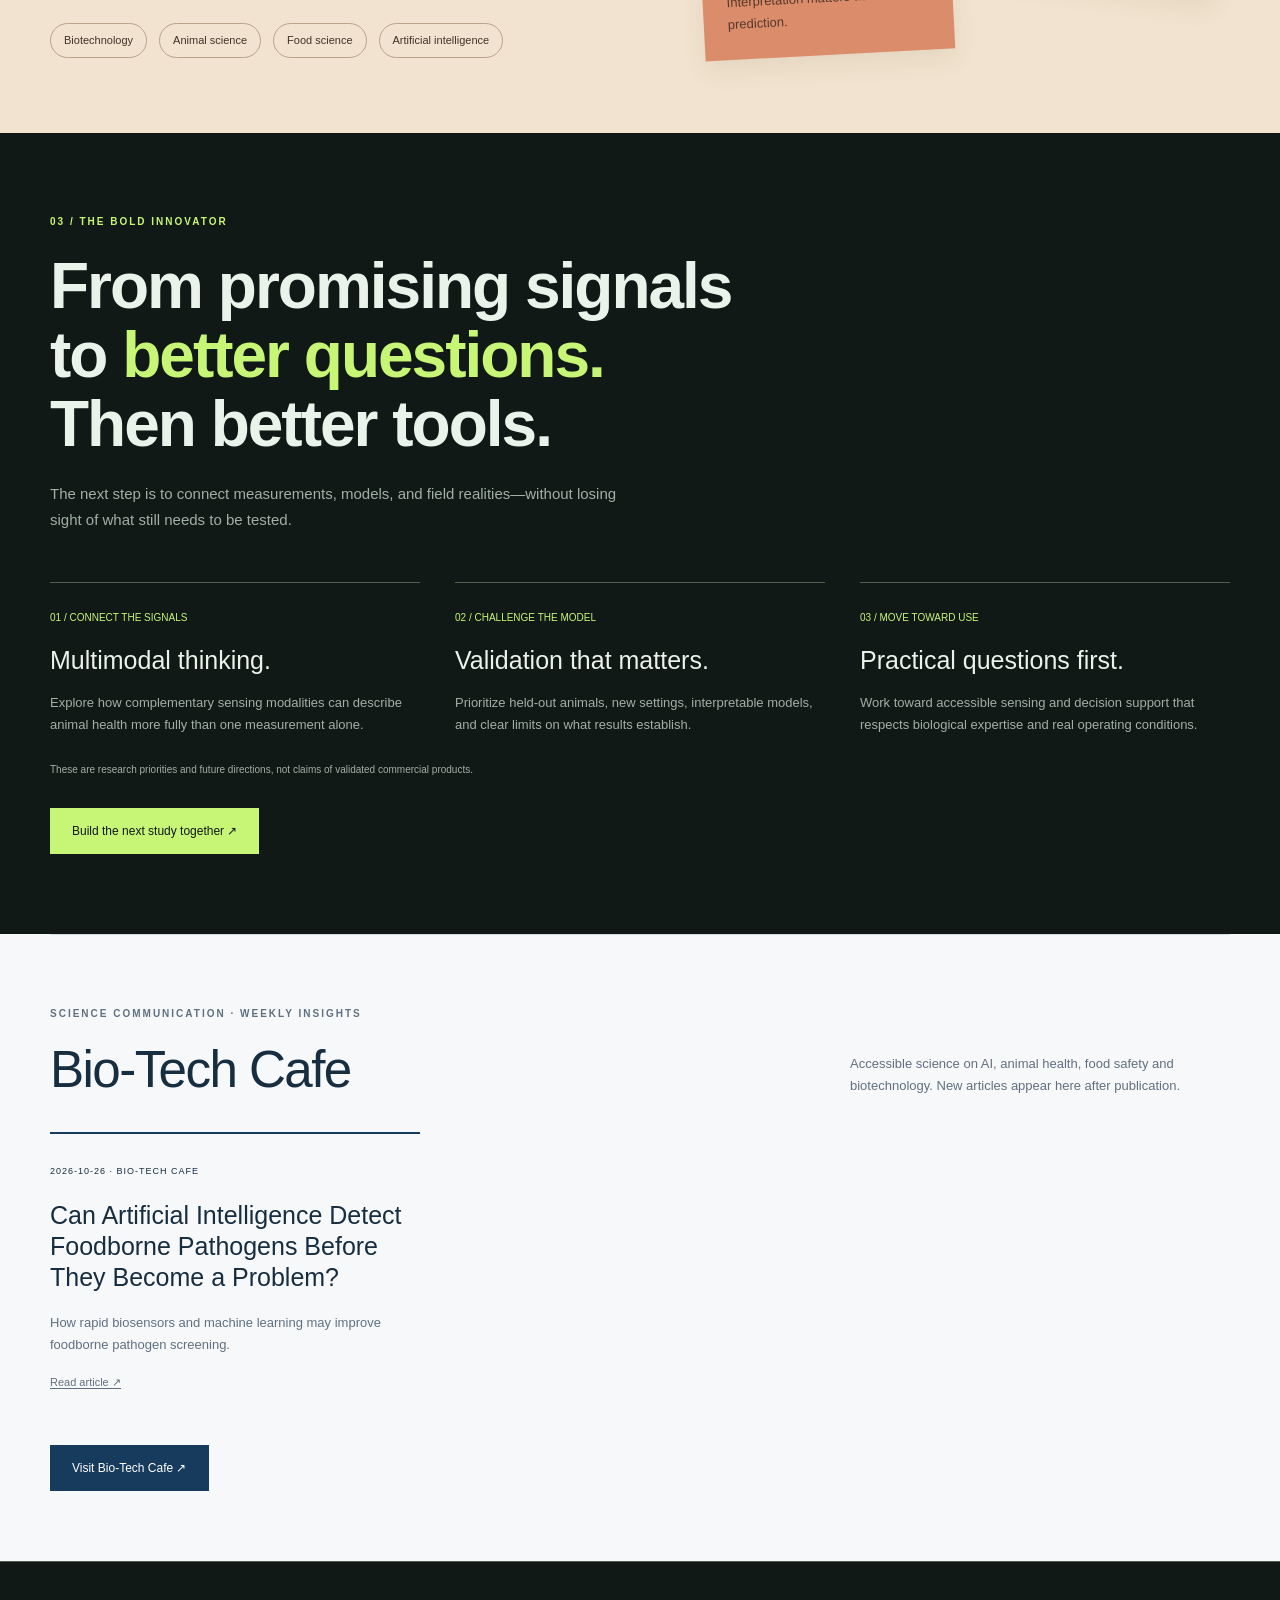
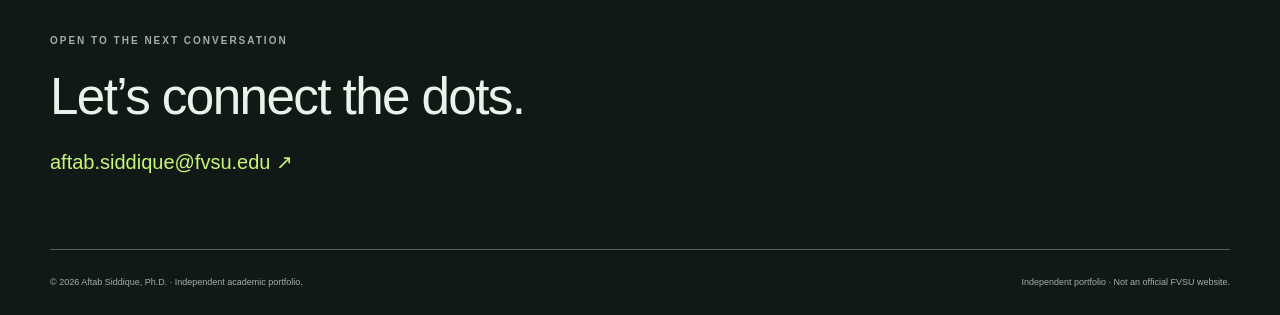
==== commit d4a5155e: "Use Intelligent Systems in homepage identity and introduction" ====
--- a/index.html
+++ b/index.html
@@ -1,3 +1,3 @@
 <!doctype html><html lang="en"><head><meta charset="utf-8"><meta name="viewport" content="width=device-width,initial-scale=1"><title>Aftab Siddique, Ph.D. | Research, Teaching & Innovation</title><style>*{box-sizing:border-box}html{scroll-behavior:smooth}body{margin:0;font:15px/1.7 Arial,sans-serif;color:#172d40;background:#f7f8fa}a{color:inherit;text-decoration:none}a:hover{text-decoration:underline;text-underline-offset:5px}button{font:inherit;cursor:pointer}a:focus-visible,button:focus-visible,summary:focus-visible{outline:3px solid #1479c1;outline-offset:5px}h1,h2,h3,p,figure{margin:0}h1,h2,h3{line-height:1.08}h1{font-size:clamp(48px,6vw,85px);letter-spacing:-3px;font-weight:500}h2{font-size:clamp(34px,4vw,54px);letter-spacing:-1.6px;font-weight:500}h3{font-size:25px;font-weight:500}p{color:#607081}.wrap{width:calc(100% - 100px);max-width:1200px;margin:auto}header{padding:27px 0;border-bottom:1px solid #d4dce4;display:flex;align-items:center;justify-content:space-between;gap:30px}.brand{font-size:20px;font-weight:bold;letter-spacing:-.7px}.brand small{font-size:9px;font-weight:normal;display:block;letter-spacing:1.5px;margin-top:3px}nav{display:flex;gap:28px;font-size:11px}.eyebrow{font-size:10px;font-weight:bold;letter-spacing:2px;text-transform:uppercase}.actions{display:flex;gap:22px;align-items:center;margin-top:30px;font-size:12px}.button{display:inline-block;padding:13px 22px;background:#173b5d;color:white}.textlink{border-bottom:1px solid;padding-bottom:5px}.hero{padding:70px 0}.hero-grid{display:grid;grid-template-columns:1.25fr .8fr;gap:90px;align-items:center}.hero h1{margin:25px 0}.intro{font-size:18px;max-width:570px;line-height:1.8}.portrait img{width:100%;height:430px;object-fit:cover}.portrait figcaption{font-size:10px;margin-top:15px;color:#607081}.chapter{padding:70px 0;border-top:1px solid #d4dce4}.chapter-head{display:flex;justify-content:space-between;align-items:end;gap:60px;margin:20px 0 35px}.chapter-head p{max-width:380px;font-size:13px}.proof{display:grid;grid-template-columns:repeat(3,1fr);gap:35px}.proof article{border-top:2px solid #173b5d;padding:22px 0}.proof small{font-size:9px;letter-spacing:1px}.proof h3{margin:18px 0;font-size:25px;line-height:1.25}.proof p{font-size:13px}.proof details{margin:15px 0;font-size:12px}.proof summary{cursor:pointer}.proof a{font-size:11px;border-bottom:1px solid}.strip{display:grid;grid-template-columns:repeat(3,1fr);border-top:1px solid #d4dce4;border-bottom:1px solid #d4dce4;padding:25px 0;gap:20px}.strip span{font-size:10px;color:#607081;display:block}.strip b{font-size:15px;font-weight:500}.contact{padding:70px 0}.contact h2{margin:20px 0}.contact a{font-size:20px}.foot{border-top:1px solid #d4dce4;padding:25px 0;font-size:9px;color:#607081;display:flex;justify-content:space-between;gap:25px}.comparison{position:fixed;bottom:16px;right:18px;background:#fff;color:#173b5d;box-shadow:0 4px 25px #0002;border:1px solid #ddd;padding:8px 13px;font-size:10px;z-index:9}.skip{position:absolute;top:-100px}.skip:focus{top:0;background:white;padding:10px;z-index:20}.creative{background:#f1e3cf;color:#423329;padding:75px 0}.creative .eyebrow{color:#a8442c}.creative p{color:#795e4e}.creative h2{font-family:Georgia,serif;font-style:italic}.creative-grid{display:grid;grid-template-columns:1fr 1fr;gap:80px;align-items:center}.collage{position:relative;min-height:460px}.note{position:absolute;padding:24px;box-shadow:0 10px 25px #61462a15;max-width:300px}.note p{font-size:13px}.note b{font:26px/1.2 Georgia,serif;display:block;margin:15px 0}.note small{font-size:9px;letter-spacing:1.5px}.note.one{background:#fdf9e9;top:15px;left:0;transform:rotate(-7deg);width:290px}.note.two{background:#bfcebd;right:0;top:155px;transform:rotate(8deg);width:270px}.note.three{background:#db8c6a;bottom:0;left:20px;transform:rotate(-3deg);width:250px}.note.three p{color:#56392c}.creative-copy>p{margin:25px 0;max-width:430px;font-size:16px}.discipline{display:flex;flex-wrap:wrap;gap:12px;margin-top:30px}.discipline span{border:1px solid #bba28b;padding:7px 13px;font-size:11px;border-radius:30px}.innovation{background:#111917;color:#eaf3ea;padding:80px 0}.innovation p{color:#a1b0a4}.innovation .eyebrow{color:#c7f576}.innovation h2{font-size:clamp(40px,5vw,70px);font-weight:700;letter-spacing:-2px;margin:22px 0}.innovation h2 em{color:#c7f576;font-style:normal}.roadmap{display:grid;grid-template-columns:repeat(3,1fr);gap:35px;margin-top:50px}.roadmap article{border-top:1px solid #52604f;padding-top:20px}.roadmap small{font-size:10px;color:#c7f576}.roadmap h3{font-size:25px;margin:18px 0}.roadmap p{font-size:13px}.innovation .button{background:#c7f576;color:#111917}.innovation .intent{font-size:10px;color:#a1b0a4;margin-top:25px;max-width:700px}.scientist h1{font-family:Georgia,serif}.scientist .eyebrow{color:#315c7e}.scientist .portrait{border-left:4px solid #193b5c;padding-left:20px}.scientist .hero{padding-bottom:55px}.creative-only{background:#f1e3cf;color:#423329}.creative-only header,.creative-only .foot{border-color:#bdab95}.creative-only .brand{font-family:Georgia,serif;font-size:27px}.creative-only .hero{padding:55px 0 15px}.creative-only h1{font-family:Georgia,serif;font-style:italic;font-size:clamp(55px,7vw,95px);color:#a8442e}.creative-only p{color:#795e4e}.creative-only .creative-grid{gap:70px}.creative-only .portrait-small{width:95px;height:95px;object-fit:cover;border-radius:50%;margin-bottom:22px}.creative-only .button{background:#a8442e}.creative-only .proof article{border-color:#a8442e}.creative-only .chapter{border-color:#bdab95}.creative-only .contact a{color:#a8442e}.innovator-only{background:#111917;color:#eaf3ea}.innovator-only p{color:#a1b0a4}.innovator-only header,.innovator-only .chapter,.innovator-only .foot{border-color:#52604f}.innovator-only .brand{font-size:23px;color:#c7f576}.innovator-only .hero h1{font-weight:800;font-size:clamp(65px,8vw,110px);letter-spacing:-5px}.innovator-only .hero h1 em{font-style:normal;color:#c7f576}.innovator-only .eyebrow{color:#c7f576}.innovator-only .button{background:#c7f576;color:#111917}.signal-object{height:450px;position:relative;display:grid;place-items:center}.signal-object .orb{width:280px;height:280px;border:1px solid #c7f576;border-radius:50%;box-shadow:0 0 0 35px #c7f57611,0 0 0 70px #c7f57608;transform:rotate(-30deg)}.signal-object .orb:before,.signal-object .orb:after{content:'';position:absolute;inset:30px 85px;border:1px solid #c7f576;border-radius:50%}.signal-object .orb:after{inset:85px 30px}.signal-object b{position:absolute;font-size:65px;letter-spacing:-6px;color:#c7f576}.signal-object small{position:absolute;bottom:5px;font-size:9px;letter-spacing:2px;color:#a1b0a4}.innovator-only .proof article{border-color:#c7f576}.innovator-only .proof small{color:#c7f576}.innovator-only .contact a{color:#c7f576}.innovator-only .foot{color:#a1b0a4}.combined .hero h1{font:500 clamp(45px,5.4vw,76px)/1.08 Georgia,serif}.combined .hero .eyebrow{color:#315c7e}.combined .transition{padding:20px 0;font-size:10px;display:flex;justify-content:space-between;color:#856347}.combined .innovation .wrap>p{max-width:570px}.combined .contact{background:#111917;color:#eaf3ea;border-top:1px solid #52604f}.combined .contact a{color:#c7f576}.combined .contact p{color:#a1b0a4}.combined .foot{background:#111917;color:#a1b0a4;border-color:#52604f}.combined-footer{background:#111917}.combined .strip{margin-bottom:55px}.concept-note{font-size:10px;color:#607081;margin-top:30px}@media(max-width:900px){.wrap{width:calc(100% - 50px)}.hero-grid,.creative-grid{gap:35px}.portrait img{height:360px}.collage{min-height:490px}.note{max-width:230px!important}.note.two{top:185px}.proof,.roadmap{gap:20px}nav{gap:15px;font-size:10px}}@media(max-width:650px){.wrap{width:calc(100% - 36px)}header{align-items:start;flex-direction:column;padding:20px 0;gap:18px}nav{width:100%;justify-content:space-between}.hero{padding:40px 0}.hero-grid,.creative-grid{grid-template-columns:1fr;gap:35px}h1{font-size:58px;letter-spacing:-2.5px}.intro{font-size:16px}.portrait{max-width:420px}.portrait img{height:360px}.chapter,.creative,.innovation,.contact{padding:50px 0}.chapter-head{display:block}.chapter-head p{margin-top:20px}.proof,.roadmap{grid-template-columns:1fr;gap:30px}.proof article{padding:20px 0 0}.strip{grid-template-columns:1fr;gap:18px}.collage{max-width:400px;min-height:460px}.note.one{left:10px}.note.two{top:150px;right:10px}.note.three{left:20px}.signal-object{height:350px}.signal-object .orb{width:210px;height:210px}.signal-object b{font-size:55px}.innovator-only .hero h1{font-size:70px;letter-spacing:-4px}.creative-only h1{font-size:66px}.foot{flex-direction:column;gap:8px}.combined .hero h1{font-size:51px}.contact a{font-size:17px}.comparison{font-size:9px}.combined .transition{font-size:9px}}@media(prefers-reduced-motion:reduce){html{scroll-behavior:auto}}.record{--ink:#172d40;--paper:#f7f8fa;--teal:#315c7e;--muted:#607081;--line:#d4dce4;}.record{background:#fffdf5;border-top:1px solid var(--line);border-bottom:1px solid var(--line);padding:65px 0}.record-heading{display:flex;justify-content:space-between;gap:70px;align-items:end}.record-heading p{max-width:310px;font-size:13px}.journey{display:grid;grid-template-columns:1.4fr 1fr 1fr 1fr;margin:45px 0;border-top:1px solid var(--line);border-bottom:1px solid var(--line)}.journey>div{padding:22px 20px 22px 0;margin-right:20px;border-right:1px solid var(--line)}.journey>div:last-child{border:0;margin:0}.journey small{display:block;font-size:9px;color:var(--teal);letter-spacing:1px}.journey b{display:block;font-size:13px;font-weight:normal;margin:8px 0}.journey span{display:block;font-size:10px;color:var(--muted)}.record-tabs{display:flex;gap:25px;border-bottom:1px solid var(--line)}.record-tabs button{background:none;border:0;border-bottom:3px solid transparent;padding:15px 0;font-size:12px;color:var(--muted)}.record-tabs button[aria-pressed=true]{border-color:var(--teal);color:var(--teal)}.record-panel{padding-top:30px;min-height:450px}.record-panel h3{font-size:29px}.archive-head{display:flex;justify-content:space-between;gap:20px;align-items:center}.archive-head a,.record-note a{font-size:11px;color:var(--teal)}.record-note{font-size:11px;margin:15px 0;max-width:850px}.archive-controls{display:grid;grid-template-columns:2fr 1fr 1fr;gap:15px;margin:25px 0 10px}.archive-controls label{font-size:10px;color:var(--muted)}input,select{display:block;width:100%;padding:12px;background:var(--paper);border:1px solid var(--line);border-radius:0;color:var(--ink);margin-top:6px;font-size:12px}#record-status{font-size:11px;margin:15px 0}.record-entry{display:grid;grid-template-columns:55px 1fr 50px;gap:15px;border-top:1px solid var(--line);padding:24px 0}.record-entry .date{font-size:11px;color:var(--teal)}.record-entry h4{font:20px/1.35 Georgia,serif;margin:0 0 8px}.record-entry p{font-size:11px}.record-entry>a{font-size:10px;color:var(--teal)}.record-entry details{margin-top:10px;border-bottom:0}.record-entry details summary{padding:8px 0;font-size:10px}.outline{background:transparent;color:var(--teal);border:1px solid var(--teal);padding:12px 20px;font-size:12px;margin-top:20px}.subhead{margin:40px 0 20px}.plain-entry{padding:22px 0;border-bottom:1px solid var(--line)}.plain-entry h4{font:21px/1.3 Georgia,serif;margin:5px 0 10px}.plain-entry small{font-size:10px;color:var(--teal)}.plain-entry p{font-size:12px}.plain-entry a{display:inline-block;color:var(--teal);font-size:11px;margin-top:10px}
-.record{background:#fffdf7;border-top:1px solid #d4dce4;border-bottom:1px solid #d4dce4;color:#172d40}.record h2{font-family:Georgia,serif}.record .section-label{display:flex;justify-content:space-between;font-size:9px;letter-spacing:1.6px;margin-bottom:25px;color:#607081}.record .journey{gap:0}.record .record-tabs{flex-wrap:wrap}.record input,.record select{width:100%;display:block;padding:12px;background:#f5f6f3;color:#172d40;border:1px solid #ccd4cf;margin-top:5px;font:12px Arial,sans-serif}.record .plain-entry{padding:22px 0;border-bottom:1px solid #d4dce4}.record .plain-entry h4{font:22px/1.3 Georgia,serif;margin:8px 0}.record .plain-entry p{font-size:12px}.record .plain-entry small{font-size:10px;color:#315c7e}.record .plain-entry a{display:inline-block;margin-top:10px;font-size:11px;color:#315c7e}.record details{font-size:12px;border-top:1px solid #d4dce4;margin-top:20px;padding:10px 0}.record summary{cursor:pointer;color:#315c7e}.record .record-note{color:#607081}.record .outline{border:1px solid #315c7e;padding:12px 20px;color:#315c7e;background:none}.record button{font:12px Arial,sans-serif}.more-work{margin-top:35px;border-top:1px solid #d4dce4;padding-top:20px}.more-work summary{cursor:pointer;font-size:13px;color:#315c7e}.more-work article{padding:20px 0;border-bottom:1px solid #d4dce4}.more-work h4{font:25px Georgia,serif;margin:10px 0}.more-work p{font-size:13px}.more-work small,.more-work a{font-size:11px;color:#315c7e}.record .record-entry{border-color:#d4dce4}.record-panel{scroll-margin-top:20px}button[aria-pressed=true]{font-weight:bold}@media(max-width:650px){.record .record-heading{display:block}.record .record-heading p{margin-top:20px}.record .journey{grid-template-columns:1fr 1fr}.record .archive-controls{grid-template-columns:1fr 1fr}.record .archive-controls label:first-child{grid-column:1/-1}.record .record-entry{grid-template-columns:35px 1fr}.record .record-entry>a{grid-column:2}.record .archive-head{display:block}.record .archive-head a{display:inline-block;margin-top:15px}.record .section-label span:last-child{display:none}.record .record-tabs{gap:15px}}</style><script defer src="data.js"></script><script defer src="bibliography.js"></script><script defer src="career-data.js"></script><script defer src="integrated.js"></script></head><body class="combined"><a class="skip" href="#main">Skip to content</a><header class="wrap"><a class="brand" href="#home">Aftab Siddique<span>, Ph.D.</span><small>AI · ANIMAL HEALTH · FOOD SYSTEMS</small></a><nav aria-label="Main navigation"><a href="#work">Research</a><a href="#record">Academic record</a><a href="https://scholar.google.com/citations?user=gdg-b8kAAAAJ&hl=en" target="_blank" rel="noopener noreferrer">Publications ↗</a><a href="facultysearch/">FSOS ↗</a><a href="#contact">Connect</a></nav></header><main id="main"><section class="hero wrap" id="home"><div class="hero-grid"><div><p class="eyebrow">RESEARCH PROFESSIONAL · FORT VALLEY STATE UNIVERSITY</p><h1>Serious questions.<br>Thoughtful science.</h1><p class="intro">Aftab Siddique, Ph.D. Connecting AI, animal health, and food systems through research grounded in biological expertise.</p><div class="actions"><a class="button" href="#work">Explore the research ↗</a><a class="textlink" href="facultysearch/">Open FSOS ↗</a><a class="textlink" href="#contact">Get in touch</a></div></div><figure class="portrait"><img src="[data-uri]" alt="Aftab Siddique, Ph.D." width="860" height="860"><figcaption>Department of Agricultural Sciences · Fort Valley, Georgia</figcaption></figure></div></section><section class="chapter wrap" id="work"><p class="eyebrow">01 / THE SERIOUS SCIENTIST</p><div class="chapter-head"><h2>Begin with the evidence.</h2><p>Selected research, with study context and validation limits made explicit.</p></div><div class="proof"><article><small>01 / BIOELECTRICAL IMPEDANCE</small><h3>Reading tissue.<br>Testing the limits.</h3><p>Machine learning and multi-frequency impedance for caseous lymphadenitis screening in goats.</p><details><summary>Evidence & context</summary><p>36 goats; 2,673 measurements. Five-fold ROC-AUC: 0.851. Animal-held-out LOSO ROC-AUC: 0.68. Research-stage screening evidence requiring external validation.</p></details><a href="https://doi.org/10.1016/j.atech.2026.102548" target="_blank" rel="noopener noreferrer">Read the publication ↗</a></article><article><small>02 / SMARTPHONE IMAGING</small><h3>Blood spots.<br>Biological clues.</h3><p>Exploring anemia signatures through prepared blood-spot images in goats, sheep, and cattle.</p><details><summary>Evidence & context</summary><p>Image-level performance varies across species. Prospective field validation is needed before diagnostic deployment.</p></details><a href="https://doi.org/10.1038/s41598-026-62774-y" target="_blank" rel="noopener noreferrer">Read the publication ↗</a></article><article><small>03 / BEHAVIORAL ANALYTICS</small><h3>Everyday activity.<br>New questions.</h3><p>Time-aware learning for behavioral anomaly monitoring and short-horizon forecasting in goats.</p><details><summary>Evidence & context</summary><p>30 Boer goats; 85,890 RFID records. Five-minute onset ROC-AUC: 0.869; ten-minute: 0.841. Behavioral forecasting does not establish disease diagnosis.</p></details><a href="https://doi.org/10.3390/agriculture16141499" target="_blank" rel="noopener noreferrer">Read the publication ↗</a></article></div><div class="more-work"><details><summary>Explore all research directions +</summary><div id="additional-work"></div></details></div></section><section class="record" id="record"><div class="wrap"><div class="section-label"><span>04 / THE ACADEMIC RECORD</span><span>THE DETAILS, WHEN YOU NEED THEM</span></div><div class="record-heading"><h2>Experience.<br><em>Evidence. Contribution.</em></h2><p>A background spanning biotechnology, animal science, food science, and applied AI.</p></div><div class="journey"><div><small>CURRENT</small><b>Research Professional</b><span>Fort Valley State University · Since December 2024</span></div><div><small>Ph.D.</small><b>Food Science</b><span>Auburn University</span></div><div><small>M.S.</small><b>Animal Science</b><span>Fort Valley State University</span></div><div><small>B.Tech.</small><b>Biotechnology</b><span>Uttar Pradesh Technical University</span></div></div><div class="record-tabs" role="group" aria-label="Academic record sections"><button data-panel="publications" aria-pressed="true">Publications</button><button data-panel="teaching" aria-pressed="false">Teaching & mentoring</button><button data-panel="recognition" aria-pressed="false">Recognition & funding</button><button data-panel="media" aria-pressed="false">Media & outreach</button></div><section id="panel-publications" class="record-panel"><div class="archive-head"><h3>Explore the bibliography.</h3><a href="bibliography.csv" download>Download bibliography CSV ↓</a></div><p class="record-note">Source inventory: 40 papers/proceedings, 12 chapters, and 63 conference records. These categories include different contribution types; individual source notes and publication status are retained.</p><div class="archive-controls"><label>Search<input id="record-query" type="search" placeholder="Title, author, journal, or keyword"></label><label>Type<select id="record-type"><option value="all">All contributions</option><option value="paper">Papers & proceedings</option><option value="chapter">Book chapters</option><option value="abstract">Conference records</option></select></label><label>Year<select id="record-year"><option value="all">All years</option></select></label></div><p id="record-status" role="status" aria-live="polite"></p><div id="record-list"></div><button id="record-more" class="outline">Show more records ↓</button><p class="record-note"><a href="SOURCES_AND_REVIEW.md">Sources & review notes ↗</a></p></section><section id="panel-teaching" class="record-panel" hidden><h3>From learning methods to asking better questions.</h3><p>Teaching contributions, research training, and graduate committee mentorship.</p><div id="teaching-list"></div><h3 class="subhead">Mentoring</h3><div id="mentoring-list"></div></section><section id="panel-recognition" class="record-panel" hidden><h3>Recognition & research support.</h3><div id="awards-list"></div><h3 class="subhead">Research programs</h3><p class="record-note">Roles and funding status are shown individually. Entries awaiting confirmation are not presented as confirmed awards.</p><div id="grants-list"></div></section><section id="panel-media" class="record-panel" hidden><h3>Research in conversation.</h3><p class="record-note">A curated source archive, not an exhaustive record of every online mention.</p><div id="media-list"></div><details><summary>Speaking & outreach <span>+</span></summary><div id="talks-list"></div></details><details><summary>New discoveries awaiting review <span>+</span></summary><p id="update-status" role="status"></p><div id="discovery-list"></div></details></section></div></section>
+.record{background:#fffdf7;border-top:1px solid #d4dce4;border-bottom:1px solid #d4dce4;color:#172d40}.record h2{font-family:Georgia,serif}.record .section-label{display:flex;justify-content:space-between;font-size:9px;letter-spacing:1.6px;margin-bottom:25px;color:#607081}.record .journey{gap:0}.record .record-tabs{flex-wrap:wrap}.record input,.record select{width:100%;display:block;padding:12px;background:#f5f6f3;color:#172d40;border:1px solid #ccd4cf;margin-top:5px;font:12px Arial,sans-serif}.record .plain-entry{padding:22px 0;border-bottom:1px solid #d4dce4}.record .plain-entry h4{font:22px/1.3 Georgia,serif;margin:8px 0}.record .plain-entry p{font-size:12px}.record .plain-entry small{font-size:10px;color:#315c7e}.record .plain-entry a{display:inline-block;margin-top:10px;font-size:11px;color:#315c7e}.record details{font-size:12px;border-top:1px solid #d4dce4;margin-top:20px;padding:10px 0}.record summary{cursor:pointer;color:#315c7e}.record .record-note{color:#607081}.record .outline{border:1px solid #315c7e;padding:12px 20px;color:#315c7e;background:none}.record button{font:12px Arial,sans-serif}.more-work{margin-top:35px;border-top:1px solid #d4dce4;padding-top:20px}.more-work summary{cursor:pointer;font-size:13px;color:#315c7e}.more-work article{padding:20px 0;border-bottom:1px solid #d4dce4}.more-work h4{font:25px Georgia,serif;margin:10px 0}.more-work p{font-size:13px}.more-work small,.more-work a{font-size:11px;color:#315c7e}.record .record-entry{border-color:#d4dce4}.record-panel{scroll-margin-top:20px}button[aria-pressed=true]{font-weight:bold}@media(max-width:650px){.record .record-heading{display:block}.record .record-heading p{margin-top:20px}.record .journey{grid-template-columns:1fr 1fr}.record .archive-controls{grid-template-columns:1fr 1fr}.record .archive-controls label:first-child{grid-column:1/-1}.record .record-entry{grid-template-columns:35px 1fr}.record .record-entry>a{grid-column:2}.record .archive-head{display:block}.record .archive-head a{display:inline-block;margin-top:15px}.record .section-label span:last-child{display:none}.record .record-tabs{gap:15px}}</style><script defer src="data.js"></script><script defer src="bibliography.js"></script><script defer src="career-data.js"></script><script defer src="integrated.js"></script></head><body class="combined"><a class="skip" href="#main">Skip to content</a><header class="wrap"><a class="brand" href="#home">Aftab Siddique<span>, Ph.D.</span><small>INTELLIGENT SYSTEMS · ANIMAL HEALTH · FOOD SYSTEMS</small></a><nav aria-label="Main navigation"><a href="#work">Research</a><a href="#record">Academic record</a><a href="https://scholar.google.com/citations?user=gdg-b8kAAAAJ&hl=en" target="_blank" rel="noopener noreferrer">Publications ↗</a><a href="facultysearch/">FSOS ↗</a><a href="#contact">Connect</a></nav></header><main id="main"><section class="hero wrap" id="home"><div class="hero-grid"><div><p class="eyebrow">RESEARCH PROFESSIONAL · FORT VALLEY STATE UNIVERSITY</p><h1>Serious questions.<br>Thoughtful science.</h1><p class="intro">Aftab Siddique, Ph.D. Connecting intelligent systems, animal health, and food systems through research grounded in biological expertise.</p><div class="actions"><a class="button" href="#work">Explore the research ↗</a><a class="textlink" href="facultysearch/">Open FSOS ↗</a><a class="textlink" href="#contact">Get in touch</a></div></div><figure class="portrait"><img src="[data-uri]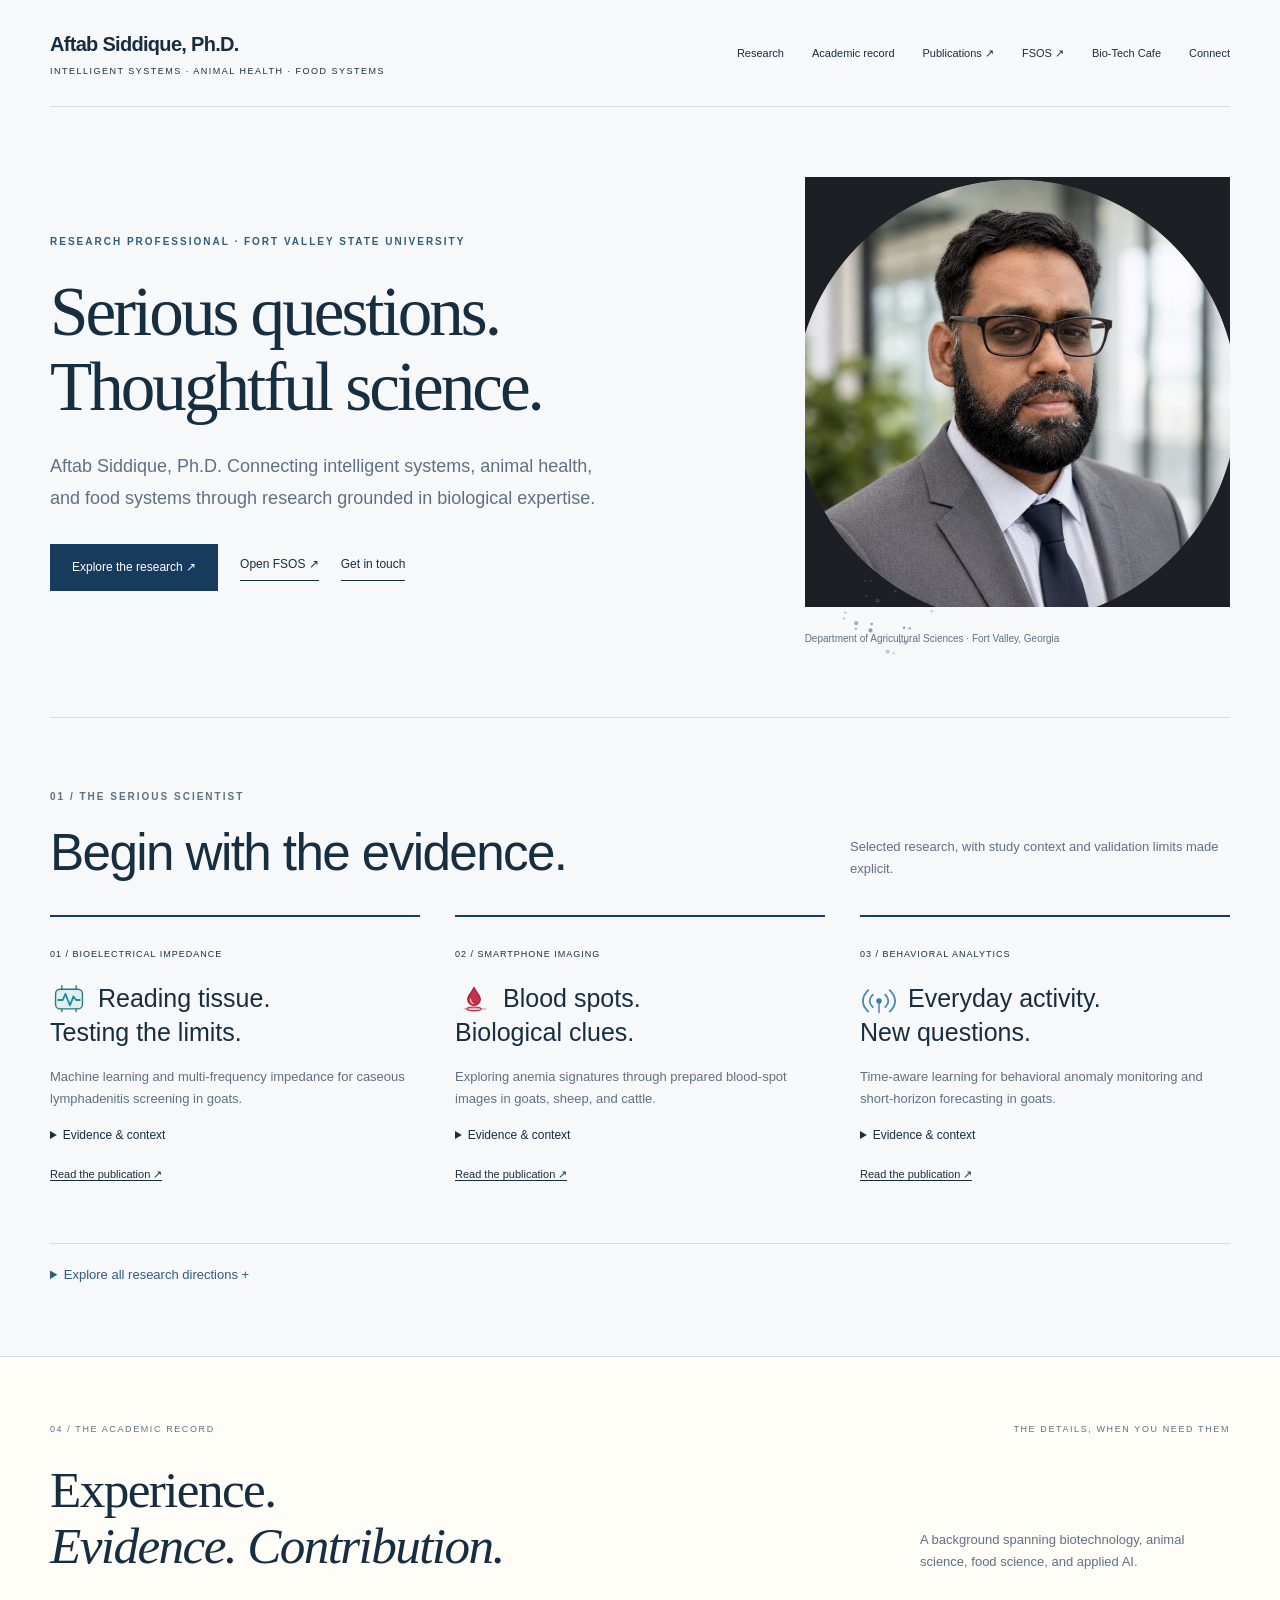
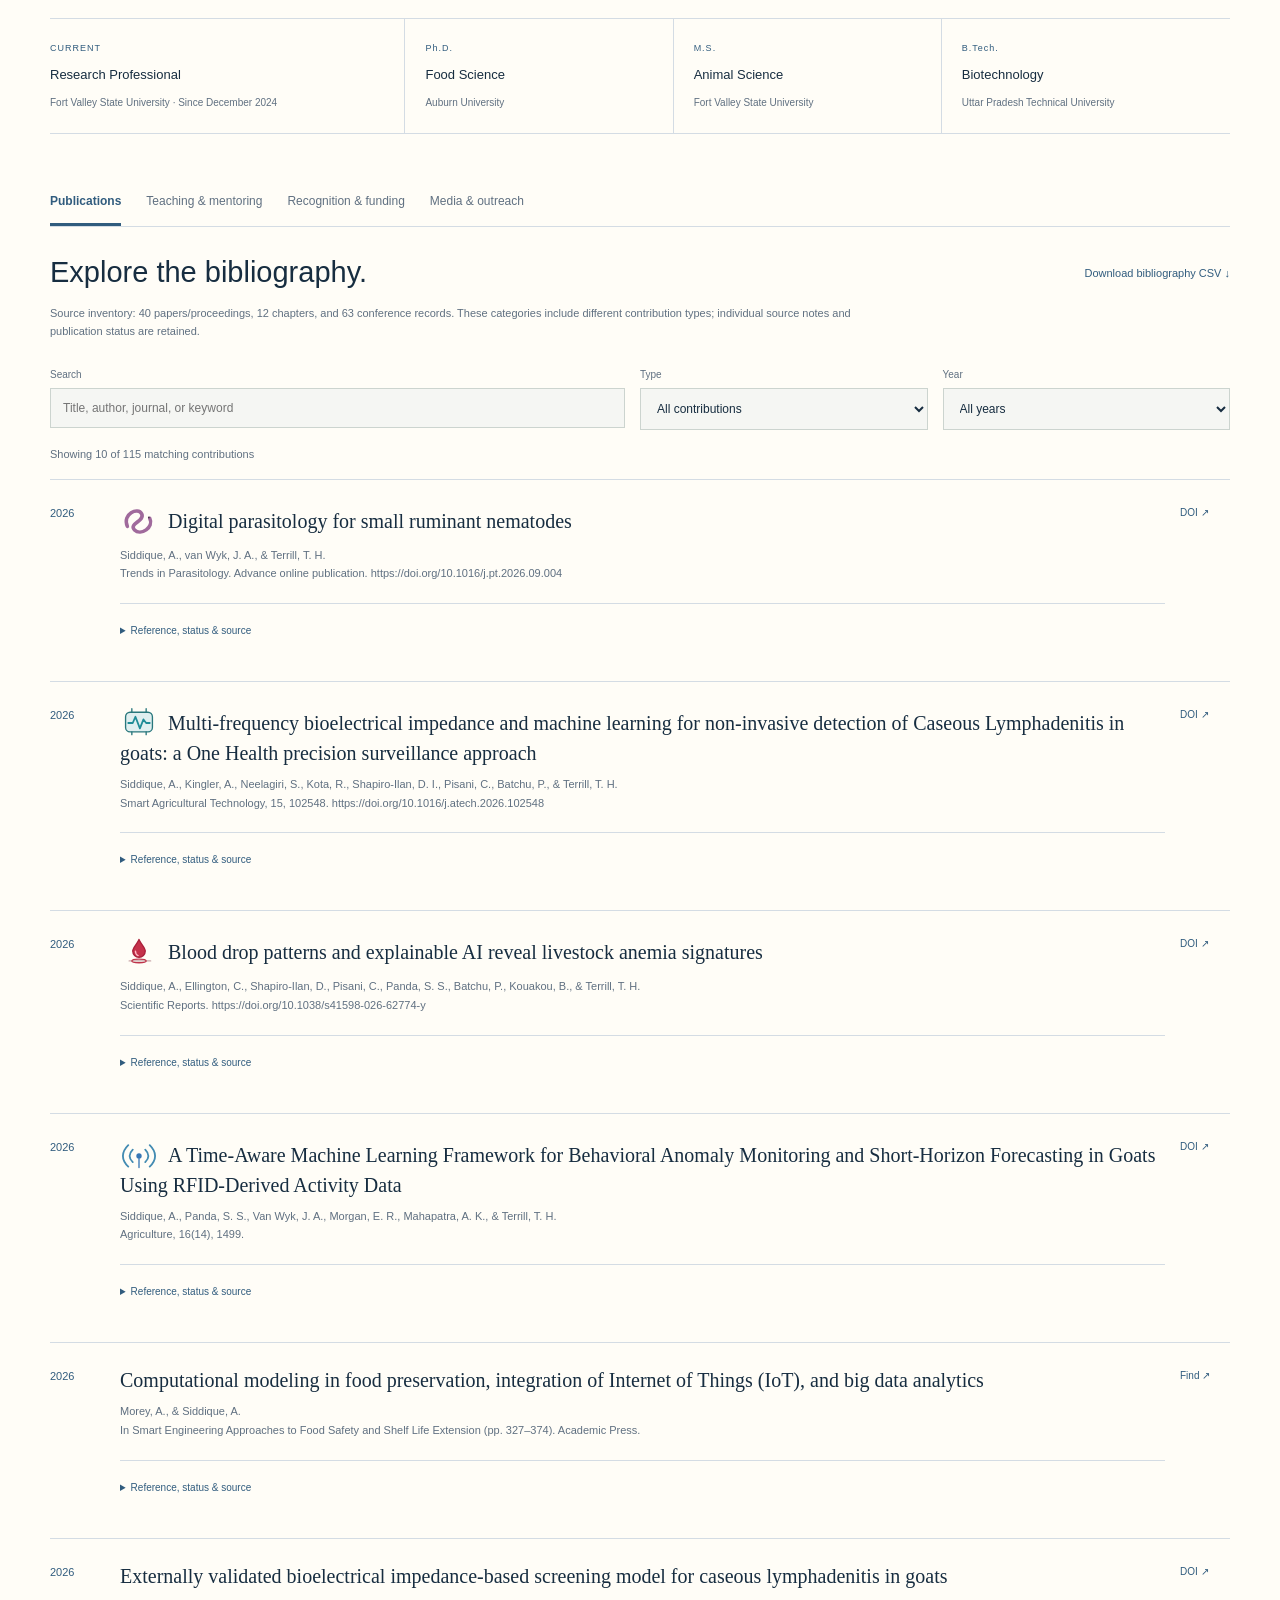
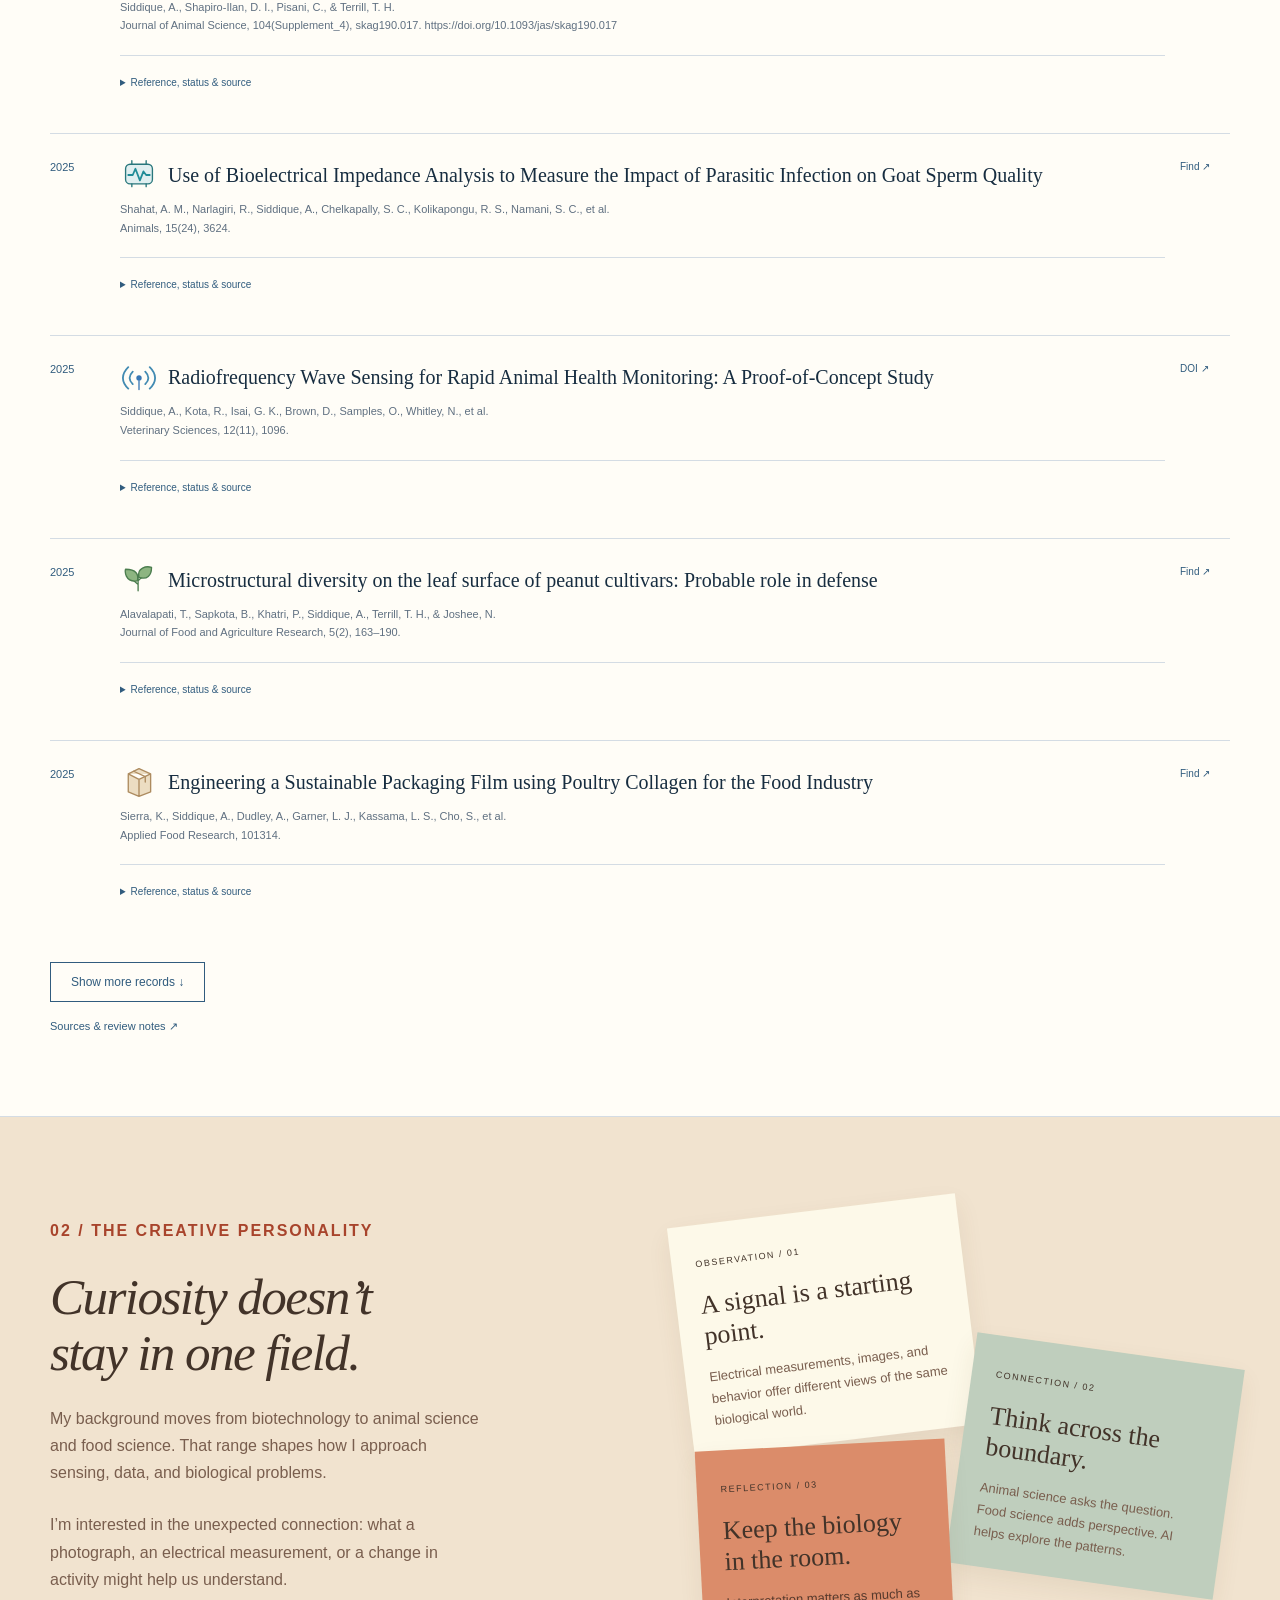
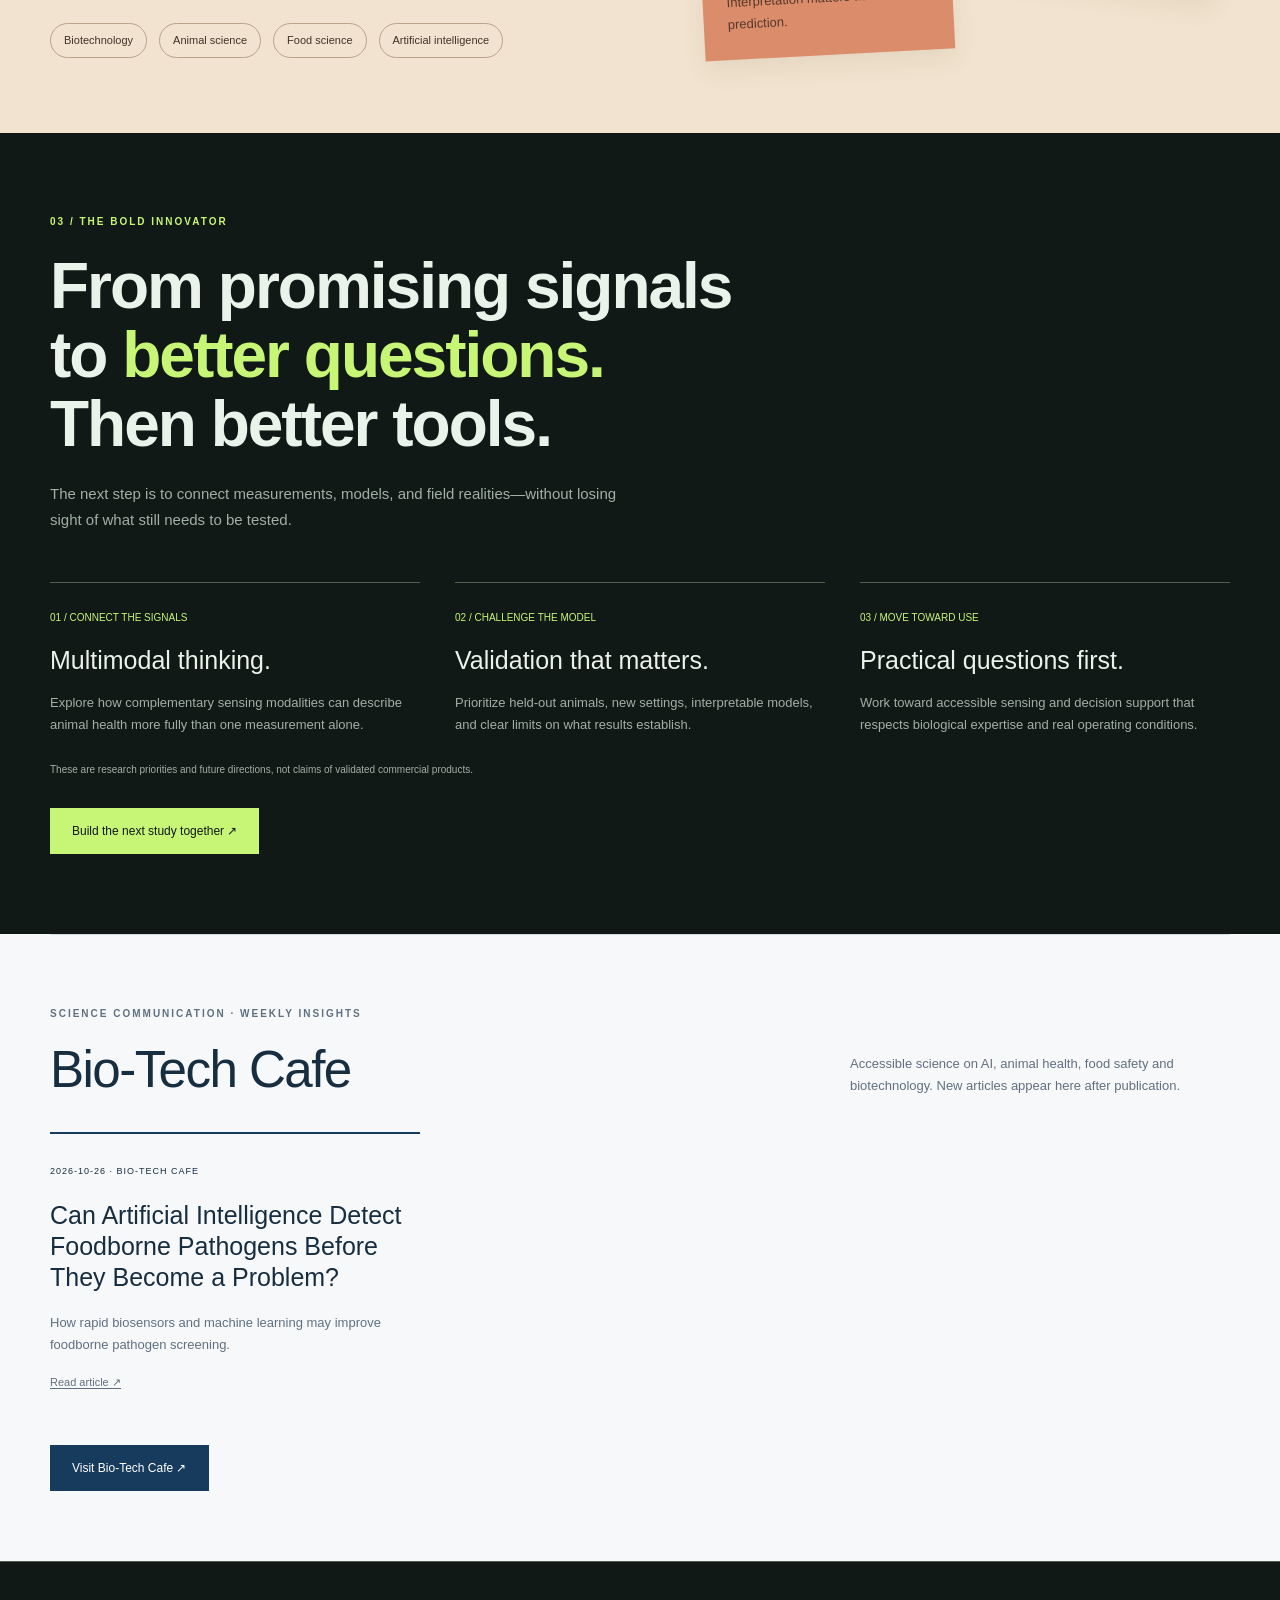
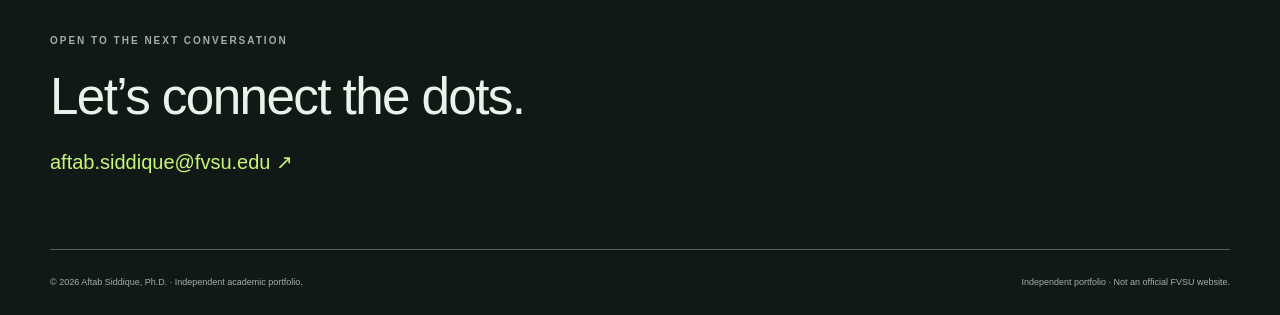
==== commit f397022a: "Remove broken standalone cursor script reference; use bundled animation" ====
(no text change in the page or its own stylesheets)
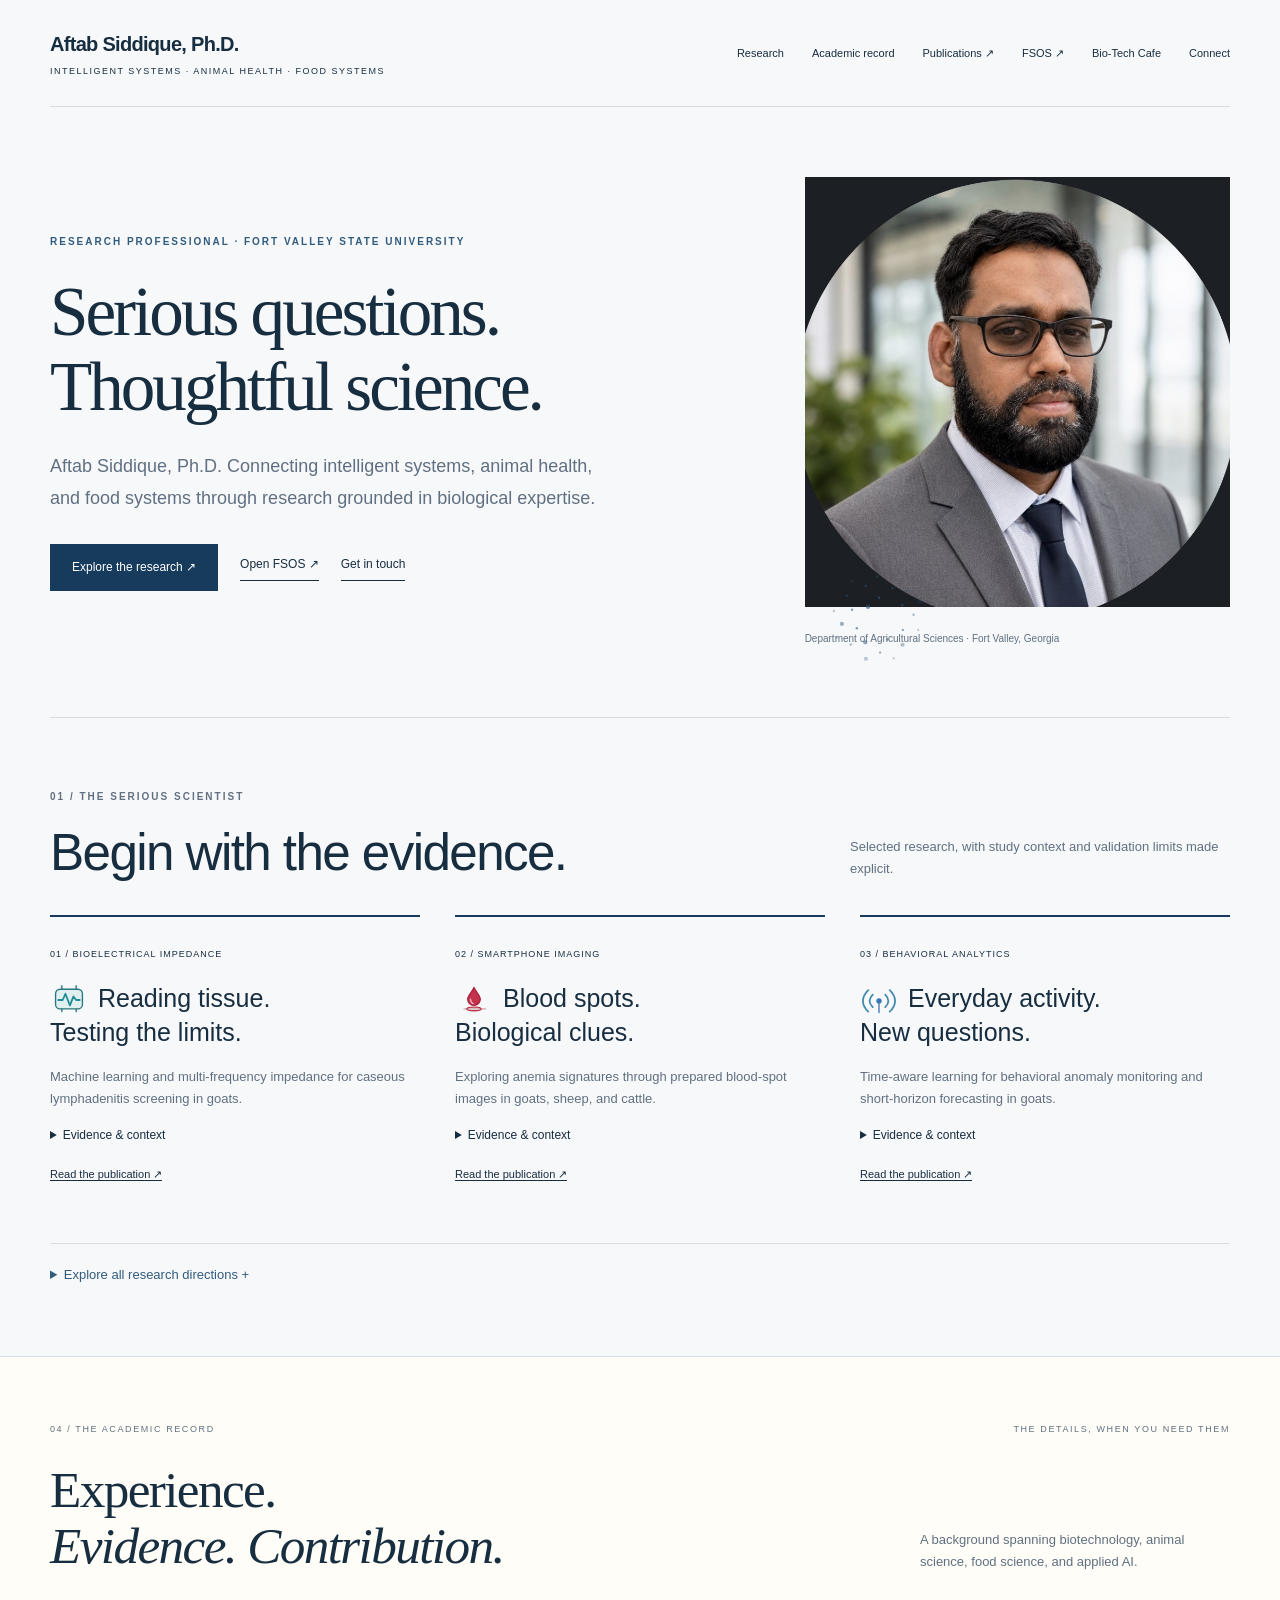
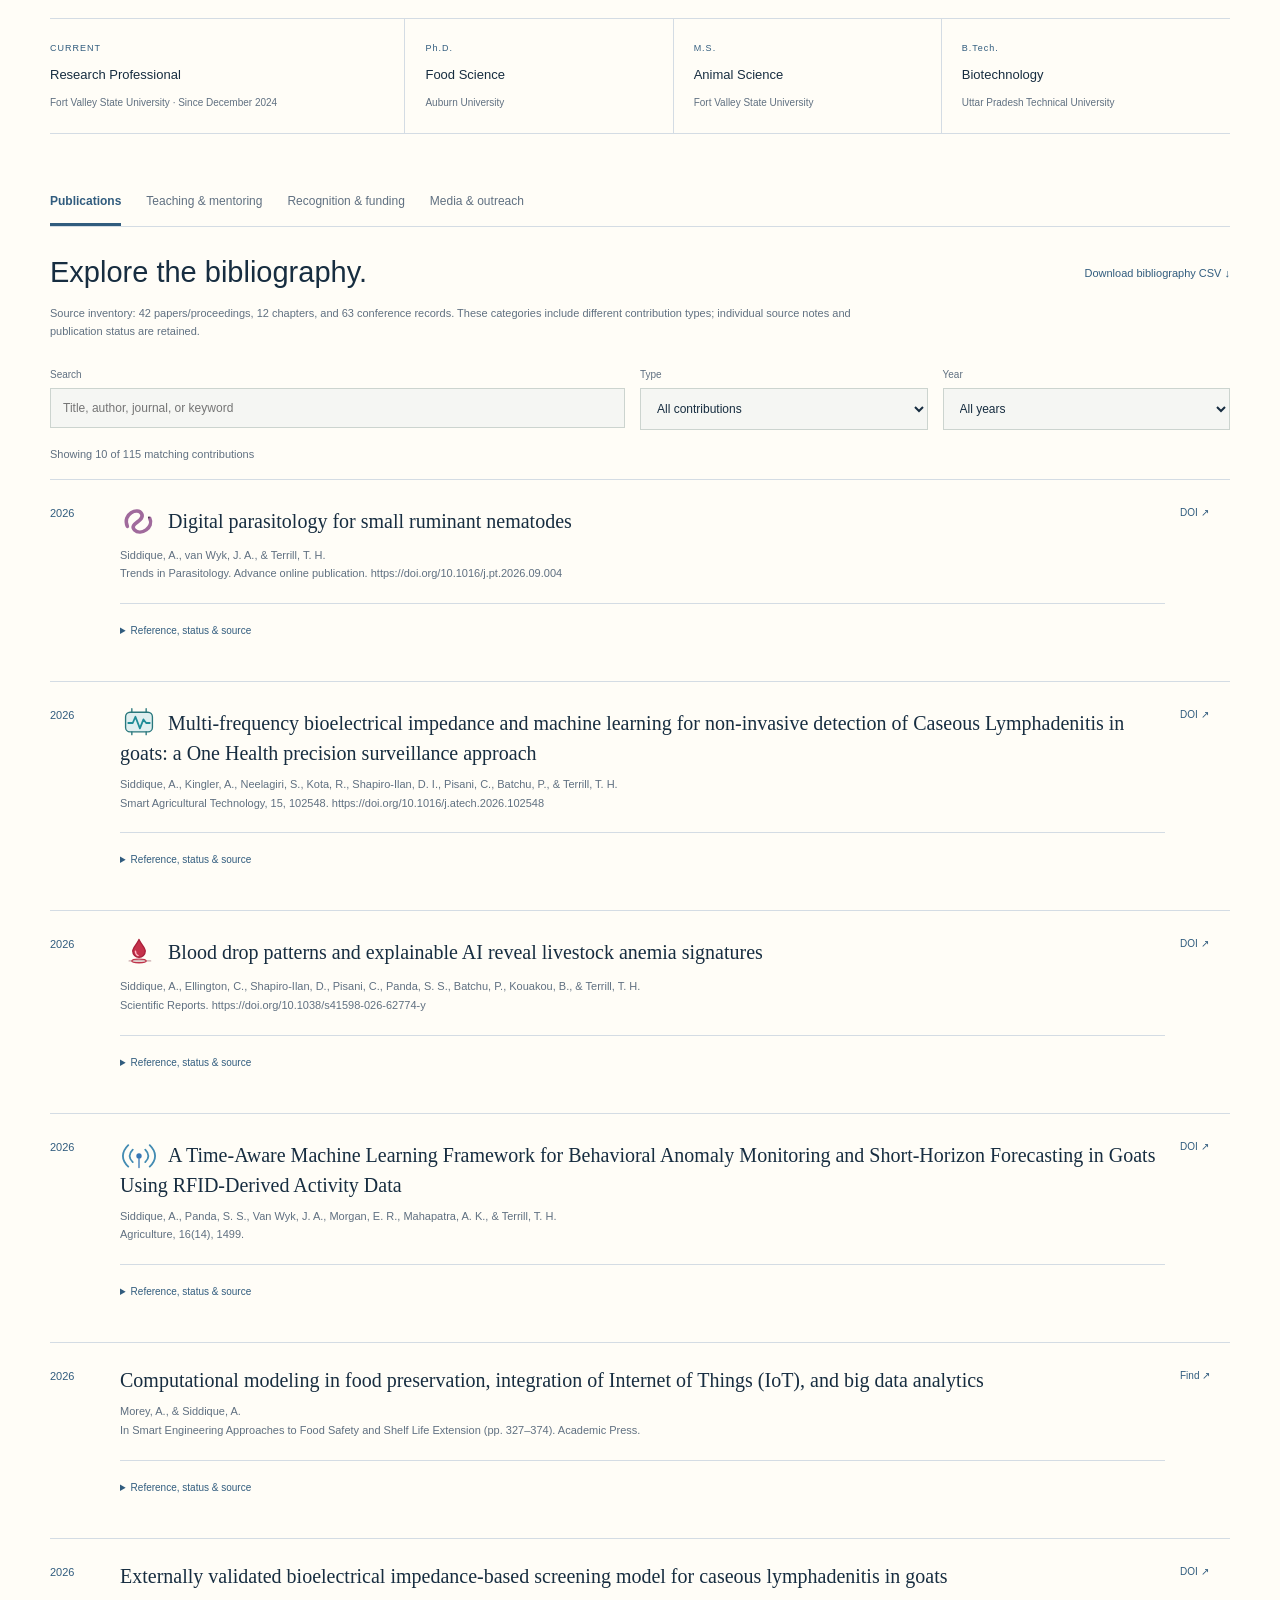
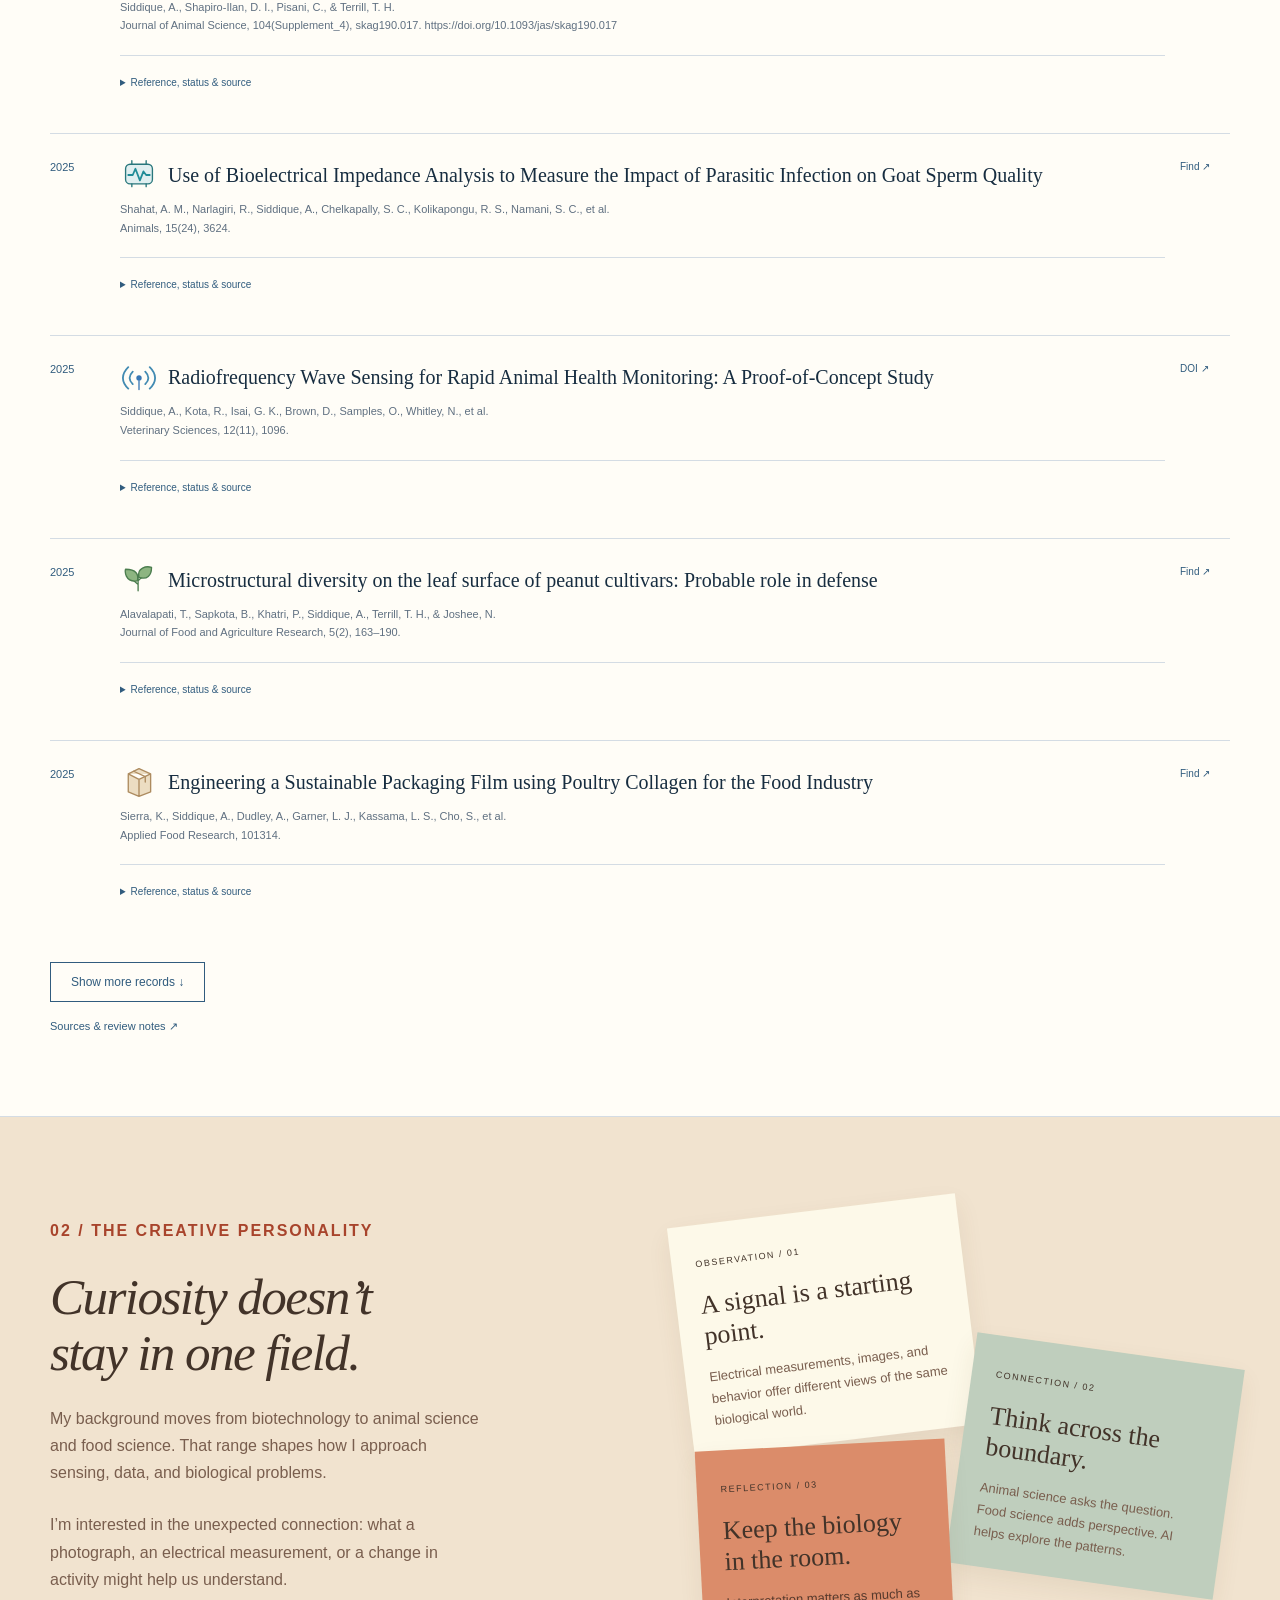
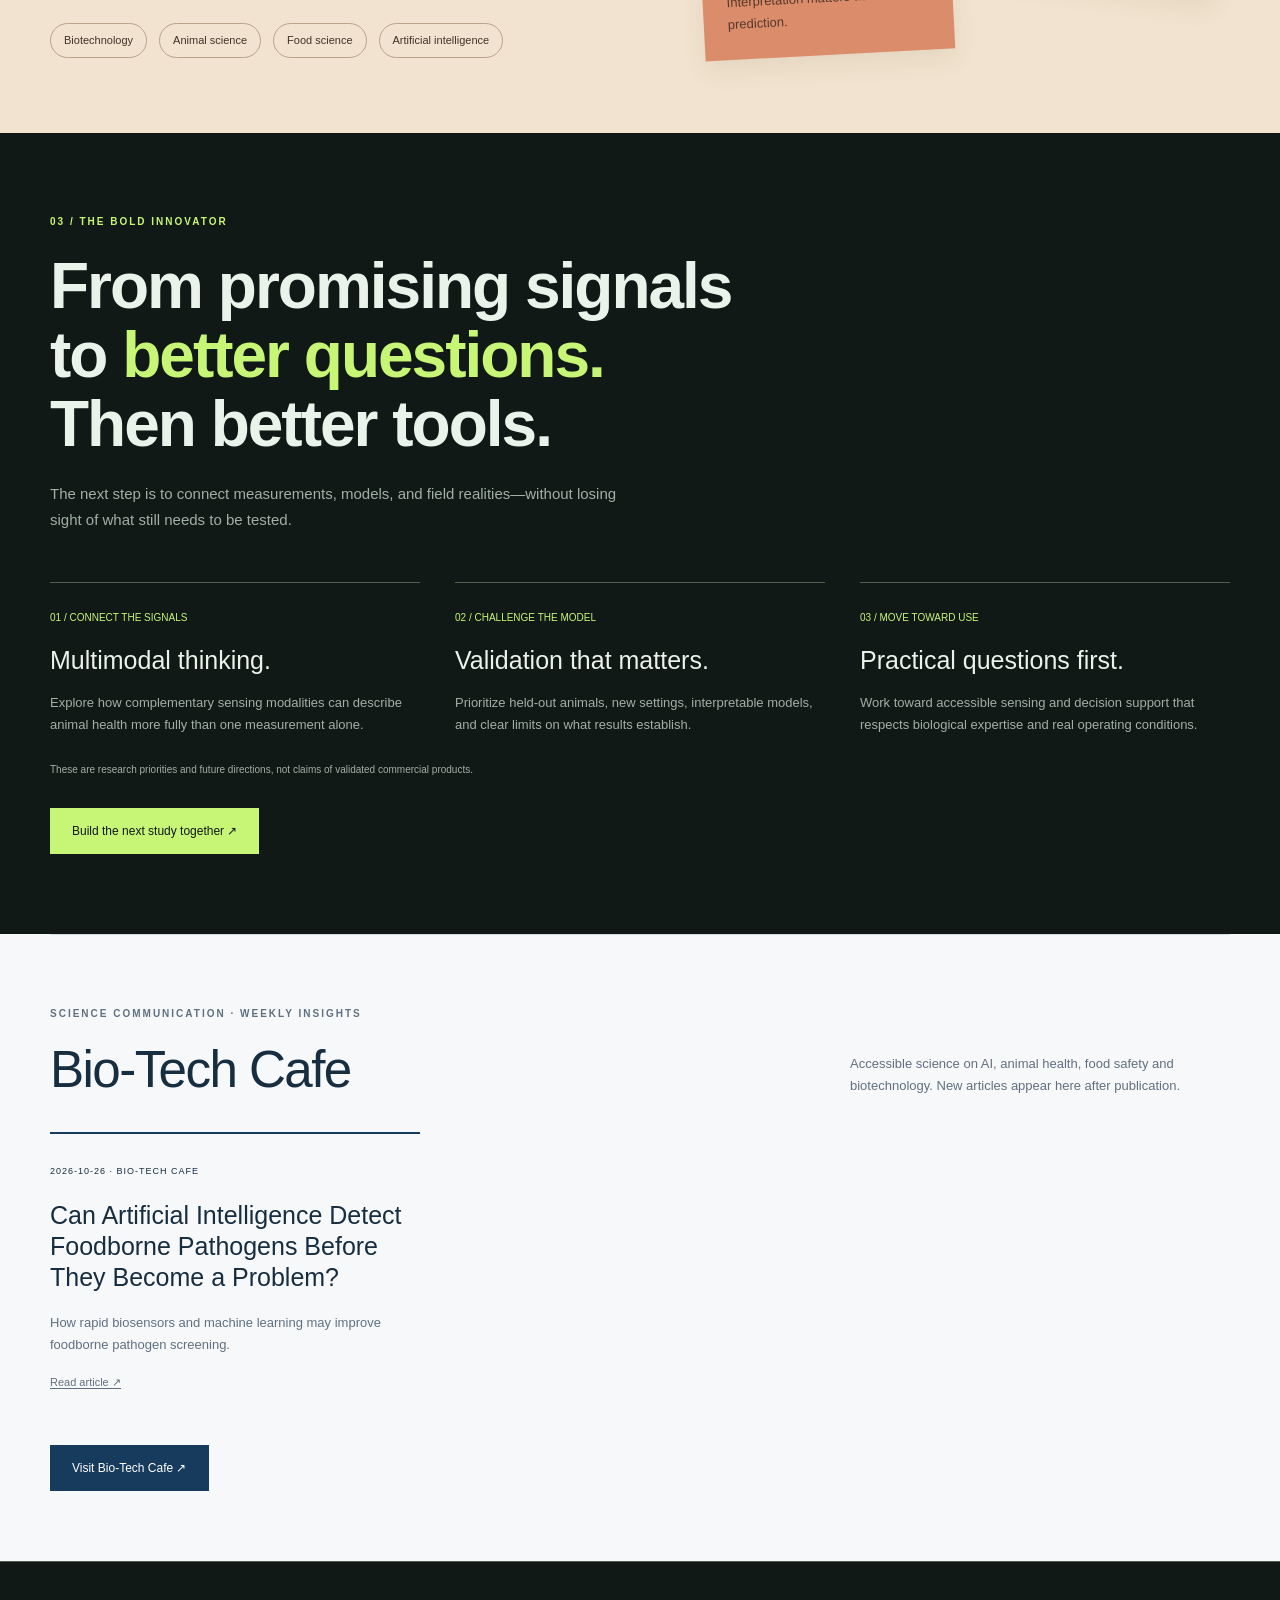
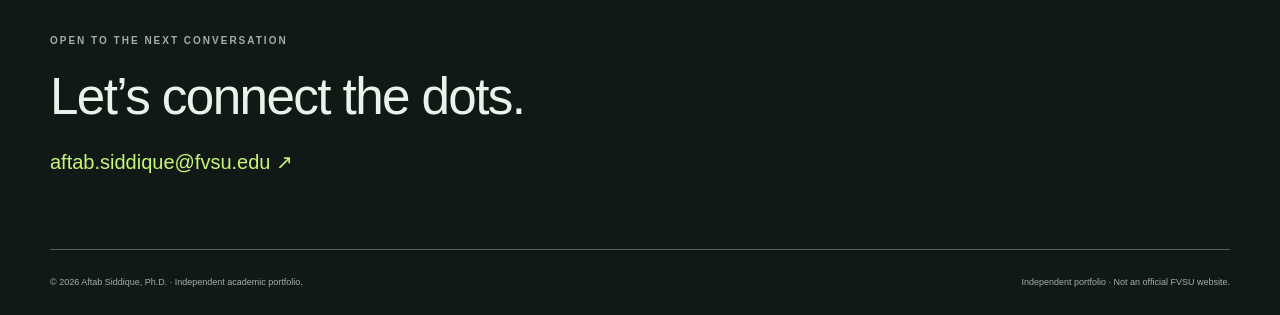
==== commit c9c957e5: "Update published bibliography inventory count to 42" ====
--- a/index.html
+++ b/index.html
@@ -1,3 +1,3 @@
 <!doctype html><html lang="en"><head><meta charset="utf-8"><meta name="viewport" content="width=device-width,initial-scale=1"><title>Aftab Siddique, Ph.D. | Research, Teaching & Innovation</title><style>*{box-sizing:border-box}html{scroll-behavior:smooth}body{margin:0;font:15px/1.7 Arial,sans-serif;color:#172d40;background:#f7f8fa}a{color:inherit;text-decoration:none}a:hover{text-decoration:underline;text-underline-offset:5px}button{font:inherit;cursor:pointer}a:focus-visible,button:focus-visible,summary:focus-visible{outline:3px solid #1479c1;outline-offset:5px}h1,h2,h3,p,figure{margin:0}h1,h2,h3{line-height:1.08}h1{font-size:clamp(48px,6vw,85px);letter-spacing:-3px;font-weight:500}h2{font-size:clamp(34px,4vw,54px);letter-spacing:-1.6px;font-weight:500}h3{font-size:25px;font-weight:500}p{color:#607081}.wrap{width:calc(100% - 100px);max-width:1200px;margin:auto}header{padding:27px 0;border-bottom:1px solid #d4dce4;display:flex;align-items:center;justify-content:space-between;gap:30px}.brand{font-size:20px;font-weight:bold;letter-spacing:-.7px}.brand small{font-size:9px;font-weight:normal;display:block;letter-spacing:1.5px;margin-top:3px}nav{display:flex;gap:28px;font-size:11px}.eyebrow{font-size:10px;font-weight:bold;letter-spacing:2px;text-transform:uppercase}.actions{display:flex;gap:22px;align-items:center;margin-top:30px;font-size:12px}.button{display:inline-block;padding:13px 22px;background:#173b5d;color:white}.textlink{border-bottom:1px solid;padding-bottom:5px}.hero{padding:70px 0}.hero-grid{display:grid;grid-template-columns:1.25fr .8fr;gap:90px;align-items:center}.hero h1{margin:25px 0}.intro{font-size:18px;max-width:570px;line-height:1.8}.portrait img{width:100%;height:430px;object-fit:cover}.portrait figcaption{font-size:10px;margin-top:15px;color:#607081}.chapter{padding:70px 0;border-top:1px solid #d4dce4}.chapter-head{display:flex;justify-content:space-between;align-items:end;gap:60px;margin:20px 0 35px}.chapter-head p{max-width:380px;font-size:13px}.proof{display:grid;grid-template-columns:repeat(3,1fr);gap:35px}.proof article{border-top:2px solid #173b5d;padding:22px 0}.proof small{font-size:9px;letter-spacing:1px}.proof h3{margin:18px 0;font-size:25px;line-height:1.25}.proof p{font-size:13px}.proof details{margin:15px 0;font-size:12px}.proof summary{cursor:pointer}.proof a{font-size:11px;border-bottom:1px solid}.strip{display:grid;grid-template-columns:repeat(3,1fr);border-top:1px solid #d4dce4;border-bottom:1px solid #d4dce4;padding:25px 0;gap:20px}.strip span{font-size:10px;color:#607081;display:block}.strip b{font-size:15px;font-weight:500}.contact{padding:70px 0}.contact h2{margin:20px 0}.contact a{font-size:20px}.foot{border-top:1px solid #d4dce4;padding:25px 0;font-size:9px;color:#607081;display:flex;justify-content:space-between;gap:25px}.comparison{position:fixed;bottom:16px;right:18px;background:#fff;color:#173b5d;box-shadow:0 4px 25px #0002;border:1px solid #ddd;padding:8px 13px;font-size:10px;z-index:9}.skip{position:absolute;top:-100px}.skip:focus{top:0;background:white;padding:10px;z-index:20}.creative{background:#f1e3cf;color:#423329;padding:75px 0}.creative .eyebrow{color:#a8442c}.creative p{color:#795e4e}.creative h2{font-family:Georgia,serif;font-style:italic}.creative-grid{display:grid;grid-template-columns:1fr 1fr;gap:80px;align-items:center}.collage{position:relative;min-height:460px}.note{position:absolute;padding:24px;box-shadow:0 10px 25px #61462a15;max-width:300px}.note p{font-size:13px}.note b{font:26px/1.2 Georgia,serif;display:block;margin:15px 0}.note small{font-size:9px;letter-spacing:1.5px}.note.one{background:#fdf9e9;top:15px;left:0;transform:rotate(-7deg);width:290px}.note.two{background:#bfcebd;right:0;top:155px;transform:rotate(8deg);width:270px}.note.three{background:#db8c6a;bottom:0;left:20px;transform:rotate(-3deg);width:250px}.note.three p{color:#56392c}.creative-copy>p{margin:25px 0;max-width:430px;font-size:16px}.discipline{display:flex;flex-wrap:wrap;gap:12px;margin-top:30px}.discipline span{border:1px solid #bba28b;padding:7px 13px;font-size:11px;border-radius:30px}.innovation{background:#111917;color:#eaf3ea;padding:80px 0}.innovation p{color:#a1b0a4}.innovation .eyebrow{color:#c7f576}.innovation h2{font-size:clamp(40px,5vw,70px);font-weight:700;letter-spacing:-2px;margin:22px 0}.innovation h2 em{color:#c7f576;font-style:normal}.roadmap{display:grid;grid-template-columns:repeat(3,1fr);gap:35px;margin-top:50px}.roadmap article{border-top:1px solid #52604f;padding-top:20px}.roadmap small{font-size:10px;color:#c7f576}.roadmap h3{font-size:25px;margin:18px 0}.roadmap p{font-size:13px}.innovation .button{background:#c7f576;color:#111917}.innovation .intent{font-size:10px;color:#a1b0a4;margin-top:25px;max-width:700px}.scientist h1{font-family:Georgia,serif}.scientist .eyebrow{color:#315c7e}.scientist .portrait{border-left:4px solid #193b5c;padding-left:20px}.scientist .hero{padding-bottom:55px}.creative-only{background:#f1e3cf;color:#423329}.creative-only header,.creative-only .foot{border-color:#bdab95}.creative-only .brand{font-family:Georgia,serif;font-size:27px}.creative-only .hero{padding:55px 0 15px}.creative-only h1{font-family:Georgia,serif;font-style:italic;font-size:clamp(55px,7vw,95px);color:#a8442e}.creative-only p{color:#795e4e}.creative-only .creative-grid{gap:70px}.creative-only .portrait-small{width:95px;height:95px;object-fit:cover;border-radius:50%;margin-bottom:22px}.creative-only .button{background:#a8442e}.creative-only .proof article{border-color:#a8442e}.creative-only .chapter{border-color:#bdab95}.creative-only .contact a{color:#a8442e}.innovator-only{background:#111917;color:#eaf3ea}.innovator-only p{color:#a1b0a4}.innovator-only header,.innovator-only .chapter,.innovator-only .foot{border-color:#52604f}.innovator-only .brand{font-size:23px;color:#c7f576}.innovator-only .hero h1{font-weight:800;font-size:clamp(65px,8vw,110px);letter-spacing:-5px}.innovator-only .hero h1 em{font-style:normal;color:#c7f576}.innovator-only .eyebrow{color:#c7f576}.innovator-only .button{background:#c7f576;color:#111917}.signal-object{height:450px;position:relative;display:grid;place-items:center}.signal-object .orb{width:280px;height:280px;border:1px solid #c7f576;border-radius:50%;box-shadow:0 0 0 35px #c7f57611,0 0 0 70px #c7f57608;transform:rotate(-30deg)}.signal-object .orb:before,.signal-object .orb:after{content:'';position:absolute;inset:30px 85px;border:1px solid #c7f576;border-radius:50%}.signal-object .orb:after{inset:85px 30px}.signal-object b{position:absolute;font-size:65px;letter-spacing:-6px;color:#c7f576}.signal-object small{position:absolute;bottom:5px;font-size:9px;letter-spacing:2px;color:#a1b0a4}.innovator-only .proof article{border-color:#c7f576}.innovator-only .proof small{color:#c7f576}.innovator-only .contact a{color:#c7f576}.innovator-only .foot{color:#a1b0a4}.combined .hero h1{font:500 clamp(45px,5.4vw,76px)/1.08 Georgia,serif}.combined .hero .eyebrow{color:#315c7e}.combined .transition{padding:20px 0;font-size:10px;display:flex;justify-content:space-between;color:#856347}.combined .innovation .wrap>p{max-width:570px}.combined .contact{background:#111917;color:#eaf3ea;border-top:1px solid #52604f}.combined .contact a{color:#c7f576}.combined .contact p{color:#a1b0a4}.combined .foot{background:#111917;color:#a1b0a4;border-color:#52604f}.combined-footer{background:#111917}.combined .strip{margin-bottom:55px}.concept-note{font-size:10px;color:#607081;margin-top:30px}@media(max-width:900px){.wrap{width:calc(100% - 50px)}.hero-grid,.creative-grid{gap:35px}.portrait img{height:360px}.collage{min-height:490px}.note{max-width:230px!important}.note.two{top:185px}.proof,.roadmap{gap:20px}nav{gap:15px;font-size:10px}}@media(max-width:650px){.wrap{width:calc(100% - 36px)}header{align-items:start;flex-direction:column;padding:20px 0;gap:18px}nav{width:100%;justify-content:space-between}.hero{padding:40px 0}.hero-grid,.creative-grid{grid-template-columns:1fr;gap:35px}h1{font-size:58px;letter-spacing:-2.5px}.intro{font-size:16px}.portrait{max-width:420px}.portrait img{height:360px}.chapter,.creative,.innovation,.contact{padding:50px 0}.chapter-head{display:block}.chapter-head p{margin-top:20px}.proof,.roadmap{grid-template-columns:1fr;gap:30px}.proof article{padding:20px 0 0}.strip{grid-template-columns:1fr;gap:18px}.collage{max-width:400px;min-height:460px}.note.one{left:10px}.note.two{top:150px;right:10px}.note.three{left:20px}.signal-object{height:350px}.signal-object .orb{width:210px;height:210px}.signal-object b{font-size:55px}.innovator-only .hero h1{font-size:70px;letter-spacing:-4px}.creative-only h1{font-size:66px}.foot{flex-direction:column;gap:8px}.combined .hero h1{font-size:51px}.contact a{font-size:17px}.comparison{font-size:9px}.combined .transition{font-size:9px}}@media(prefers-reduced-motion:reduce){html{scroll-behavior:auto}}.record{--ink:#172d40;--paper:#f7f8fa;--teal:#315c7e;--muted:#607081;--line:#d4dce4;}.record{background:#fffdf5;border-top:1px solid var(--line);border-bottom:1px solid var(--line);padding:65px 0}.record-heading{display:flex;justify-content:space-between;gap:70px;align-items:end}.record-heading p{max-width:310px;font-size:13px}.journey{display:grid;grid-template-columns:1.4fr 1fr 1fr 1fr;margin:45px 0;border-top:1px solid var(--line);border-bottom:1px solid var(--line)}.journey>div{padding:22px 20px 22px 0;margin-right:20px;border-right:1px solid var(--line)}.journey>div:last-child{border:0;margin:0}.journey small{display:block;font-size:9px;color:var(--teal);letter-spacing:1px}.journey b{display:block;font-size:13px;font-weight:normal;margin:8px 0}.journey span{display:block;font-size:10px;color:var(--muted)}.record-tabs{display:flex;gap:25px;border-bottom:1px solid var(--line)}.record-tabs button{background:none;border:0;border-bottom:3px solid transparent;padding:15px 0;font-size:12px;color:var(--muted)}.record-tabs button[aria-pressed=true]{border-color:var(--teal);color:var(--teal)}.record-panel{padding-top:30px;min-height:450px}.record-panel h3{font-size:29px}.archive-head{display:flex;justify-content:space-between;gap:20px;align-items:center}.archive-head a,.record-note a{font-size:11px;color:var(--teal)}.record-note{font-size:11px;margin:15px 0;max-width:850px}.archive-controls{display:grid;grid-template-columns:2fr 1fr 1fr;gap:15px;margin:25px 0 10px}.archive-controls label{font-size:10px;color:var(--muted)}input,select{display:block;width:100%;padding:12px;background:var(--paper);border:1px solid var(--line);border-radius:0;color:var(--ink);margin-top:6px;font-size:12px}#record-status{font-size:11px;margin:15px 0}.record-entry{display:grid;grid-template-columns:55px 1fr 50px;gap:15px;border-top:1px solid var(--line);padding:24px 0}.record-entry .date{font-size:11px;color:var(--teal)}.record-entry h4{font:20px/1.35 Georgia,serif;margin:0 0 8px}.record-entry p{font-size:11px}.record-entry>a{font-size:10px;color:var(--teal)}.record-entry details{margin-top:10px;border-bottom:0}.record-entry details summary{padding:8px 0;font-size:10px}.outline{background:transparent;color:var(--teal);border:1px solid var(--teal);padding:12px 20px;font-size:12px;margin-top:20px}.subhead{margin:40px 0 20px}.plain-entry{padding:22px 0;border-bottom:1px solid var(--line)}.plain-entry h4{font:21px/1.3 Georgia,serif;margin:5px 0 10px}.plain-entry small{font-size:10px;color:var(--teal)}.plain-entry p{font-size:12px}.plain-entry a{display:inline-block;color:var(--teal);font-size:11px;margin-top:10px}
-.record{background:#fffdf7;border-top:1px solid #d4dce4;border-bottom:1px solid #d4dce4;color:#172d40}.record h2{font-family:Georgia,serif}.record .section-label{display:flex;justify-content:space-between;font-size:9px;letter-spacing:1.6px;margin-bottom:25px;color:#607081}.record .journey{gap:0}.record .record-tabs{flex-wrap:wrap}.record input,.record select{width:100%;display:block;padding:12px;background:#f5f6f3;color:#172d40;border:1px solid #ccd4cf;margin-top:5px;font:12px Arial,sans-serif}.record .plain-entry{padding:22px 0;border-bottom:1px solid #d4dce4}.record .plain-entry h4{font:22px/1.3 Georgia,serif;margin:8px 0}.record .plain-entry p{font-size:12px}.record .plain-entry small{font-size:10px;color:#315c7e}.record .plain-entry a{display:inline-block;margin-top:10px;font-size:11px;color:#315c7e}.record details{font-size:12px;border-top:1px solid #d4dce4;margin-top:20px;padding:10px 0}.record summary{cursor:pointer;color:#315c7e}.record .record-note{color:#607081}.record .outline{border:1px solid #315c7e;padding:12px 20px;color:#315c7e;background:none}.record button{font:12px Arial,sans-serif}.more-work{margin-top:35px;border-top:1px solid #d4dce4;padding-top:20px}.more-work summary{cursor:pointer;font-size:13px;color:#315c7e}.more-work article{padding:20px 0;border-bottom:1px solid #d4dce4}.more-work h4{font:25px Georgia,serif;margin:10px 0}.more-work p{font-size:13px}.more-work small,.more-work a{font-size:11px;color:#315c7e}.record .record-entry{border-color:#d4dce4}.record-panel{scroll-margin-top:20px}button[aria-pressed=true]{font-weight:bold}@media(max-width:650px){.record .record-heading{display:block}.record .record-heading p{margin-top:20px}.record .journey{grid-template-columns:1fr 1fr}.record .archive-controls{grid-template-columns:1fr 1fr}.record .archive-controls label:first-child{grid-column:1/-1}.record .record-entry{grid-template-columns:35px 1fr}.record .record-entry>a{grid-column:2}.record .archive-head{display:block}.record .archive-head a{display:inline-block;margin-top:15px}.record .section-label span:last-child{display:none}.record .record-tabs{gap:15px}}</style><script defer src="data.js"></script><script defer src="bibliography.js"></script><script defer src="career-data.js"></script><script defer src="integrated.js"></script></head><body class="combined"><a class="skip" href="#main">Skip to content</a><header class="wrap"><a class="brand" href="#home">Aftab Siddique<span>, Ph.D.</span><small>INTELLIGENT SYSTEMS · ANIMAL HEALTH · FOOD SYSTEMS</small></a><nav aria-label="Main navigation"><a href="#work">Research</a><a href="#record">Academic record</a><a href="https://scholar.google.com/citations?user=gdg-b8kAAAAJ&hl=en" target="_blank" rel="noopener noreferrer">Publications ↗</a><a href="facultysearch/">FSOS ↗</a><a href="#contact">Connect</a></nav></header><main id="main"><section class="hero wrap" id="home"><div class="hero-grid"><div><p class="eyebrow">RESEARCH PROFESSIONAL · FORT VALLEY STATE UNIVERSITY</p><h1>Serious questions.<br>Thoughtful science.</h1><p class="intro">Aftab Siddique, Ph.D. Connecting intelligent systems, animal health, and food systems through research grounded in biological expertise.</p><div class="actions"><a class="button" href="#work">Explore the research ↗</a><a class="textlink" href="facultysearch/">Open FSOS ↗</a><a class="textlink" href="#contact">Get in touch</a></div></div><figure class="portrait"><img src="[data-uri]" alt="Aftab Siddique, Ph.D." width="860" height="860"><figcaption>Department of Agricultural Sciences · Fort Valley, Georgia</figcaption></figure></div></section><section class="chapter wrap" id="work"><p class="eyebrow">01 / THE SERIOUS SCIENTIST</p><div class="chapter-head"><h2>Begin with the evidence.</h2><p>Selected research, with study context and validation limits made explicit.</p></div><div class="proof"><article><small>01 / BIOELECTRICAL IMPEDANCE</small><h3>Reading tissue.<br>Testing the limits.</h3><p>Machine learning and multi-frequency impedance for caseous lymphadenitis screening in goats.</p><details><summary>Evidence & context</summary><p>36 goats; 2,673 measurements. Five-fold ROC-AUC: 0.851. Animal-held-out LOSO ROC-AUC: 0.68. Research-stage screening evidence requiring external validation.</p></details><a href="https://doi.org/10.1016/j.atech.2026.102548" target="_blank" rel="noopener noreferrer">Read the publication ↗</a></article><article><small>02 / SMARTPHONE IMAGING</small><h3>Blood spots.<br>Biological clues.</h3><p>Exploring anemia signatures through prepared blood-spot images in goats, sheep, and cattle.</p><details><summary>Evidence & context</summary><p>Image-level performance varies across species. Prospective field validation is needed before diagnostic deployment.</p></details><a href="https://doi.org/10.1038/s41598-026-62774-y" target="_blank" rel="noopener noreferrer">Read the publication ↗</a></article><article><small>03 / BEHAVIORAL ANALYTICS</small><h3>Everyday activity.<br>New questions.</h3><p>Time-aware learning for behavioral anomaly monitoring and short-horizon forecasting in goats.</p><details><summary>Evidence & context</summary><p>30 Boer goats; 85,890 RFID records. Five-minute onset ROC-AUC: 0.869; ten-minute: 0.841. Behavioral forecasting does not establish disease diagnosis.</p></details><a href="https://doi.org/10.3390/agriculture16141499" target="_blank" rel="noopener noreferrer">Read the publication ↗</a></article></div><div class="more-work"><details><summary>Explore all research directions +</summary><div id="additional-work"></div></details></div></section><section class="record" id="record"><div class="wrap"><div class="section-label"><span>04 / THE ACADEMIC RECORD</span><span>THE DETAILS, WHEN YOU NEED THEM</span></div><div class="record-heading"><h2>Experience.<br><em>Evidence. Contribution.</em></h2><p>A background spanning biotechnology, animal science, food science, and applied AI.</p></div><div class="journey"><div><small>CURRENT</small><b>Research Professional</b><span>Fort Valley State University · Since December 2024</span></div><div><small>Ph.D.</small><b>Food Science</b><span>Auburn University</span></div><div><small>M.S.</small><b>Animal Science</b><span>Fort Valley State University</span></div><div><small>B.Tech.</small><b>Biotechnology</b><span>Uttar Pradesh Technical University</span></div></div><div class="record-tabs" role="group" aria-label="Academic record sections"><button data-panel="publications" aria-pressed="true">Publications</button><button data-panel="teaching" aria-pressed="false">Teaching & mentoring</button><button data-panel="recognition" aria-pressed="false">Recognition & funding</button><button data-panel="media" aria-pressed="false">Media & outreach</button></div><section id="panel-publications" class="record-panel"><div class="archive-head"><h3>Explore the bibliography.</h3><a href="bibliography.csv" download>Download bibliography CSV ↓</a></div><p class="record-note">Source inventory: 40 papers/proceedings, 12 chapters, and 63 conference records. These categories include different contribution types; individual source notes and publication status are retained.</p><div class="archive-controls"><label>Search<input id="record-query" type="search" placeholder="Title, author, journal, or keyword"></label><label>Type<select id="record-type"><option value="all">All contributions</option><option value="paper">Papers & proceedings</option><option value="chapter">Book chapters</option><option value="abstract">Conference records</option></select></label><label>Year<select id="record-year"><option value="all">All years</option></select></label></div><p id="record-status" role="status" aria-live="polite"></p><div id="record-list"></div><button id="record-more" class="outline">Show more records ↓</button><p class="record-note"><a href="SOURCES_AND_REVIEW.md">Sources & review notes ↗</a></p></section><section id="panel-teaching" class="record-panel" hidden><h3>From learning methods to asking better questions.</h3><p>Teaching contributions, research training, and graduate committee mentorship.</p><div id="teaching-list"></div><h3 class="subhead">Mentoring</h3><div id="mentoring-list"></div></section><section id="panel-recognition" class="record-panel" hidden><h3>Recognition & research support.</h3><div id="awards-list"></div><h3 class="subhead">Research programs</h3><p class="record-note">Roles and funding status are shown individually. Entries awaiting confirmation are not presented as confirmed awards.</p><div id="grants-list"></div></section><section id="panel-media" class="record-panel" hidden><h3>Research in conversation.</h3><p class="record-note">A curated source archive, not an exhaustive record of every online mention.</p><div id="media-list"></div><details><summary>Speaking & outreach <span>+</span></summary><div id="talks-list"></div></details><details><summary>New discoveries awaiting review <span>+</span></summary><p id="update-status" role="status"></p><div id="discovery-list"></div></details></section></div></section>
+.record{background:#fffdf7;border-top:1px solid #d4dce4;border-bottom:1px solid #d4dce4;color:#172d40}.record h2{font-family:Georgia,serif}.record .section-label{display:flex;justify-content:space-between;font-size:9px;letter-spacing:1.6px;margin-bottom:25px;color:#607081}.record .journey{gap:0}.record .record-tabs{flex-wrap:wrap}.record input,.record select{width:100%;display:block;padding:12px;background:#f5f6f3;color:#172d40;border:1px solid #ccd4cf;margin-top:5px;font:12px Arial,sans-serif}.record .plain-entry{padding:22px 0;border-bottom:1px solid #d4dce4}.record .plain-entry h4{font:22px/1.3 Georgia,serif;margin:8px 0}.record .plain-entry p{font-size:12px}.record .plain-entry small{font-size:10px;color:#315c7e}.record .plain-entry a{display:inline-block;margin-top:10px;font-size:11px;color:#315c7e}.record details{font-size:12px;border-top:1px solid #d4dce4;margin-top:20px;padding:10px 0}.record summary{cursor:pointer;color:#315c7e}.record .record-note{color:#607081}.record .outline{border:1px solid #315c7e;padding:12px 20px;color:#315c7e;background:none}.record button{font:12px Arial,sans-serif}.more-work{margin-top:35px;border-top:1px solid #d4dce4;padding-top:20px}.more-work summary{cursor:pointer;font-size:13px;color:#315c7e}.more-work article{padding:20px 0;border-bottom:1px solid #d4dce4}.more-work h4{font:25px Georgia,serif;margin:10px 0}.more-work p{font-size:13px}.more-work small,.more-work a{font-size:11px;color:#315c7e}.record .record-entry{border-color:#d4dce4}.record-panel{scroll-margin-top:20px}button[aria-pressed=true]{font-weight:bold}@media(max-width:650px){.record .record-heading{display:block}.record .record-heading p{margin-top:20px}.record .journey{grid-template-columns:1fr 1fr}.record .archive-controls{grid-template-columns:1fr 1fr}.record .archive-controls label:first-child{grid-column:1/-1}.record .record-entry{grid-template-columns:35px 1fr}.record .record-entry>a{grid-column:2}.record .archive-head{display:block}.record .archive-head a{display:inline-block;margin-top:15px}.record .section-label span:last-child{display:none}.record .record-tabs{gap:15px}}</style><script defer src="data.js"></script><script defer src="bibliography.js"></script><script defer src="career-data.js"></script><script defer src="integrated.js"></script></head><body class="combined"><a class="skip" href="#main">Skip to content</a><header class="wrap"><a class="brand" href="#home">Aftab Siddique<span>, Ph.D.</span><small>INTELLIGENT SYSTEMS · ANIMAL HEALTH · FOOD SYSTEMS</small></a><nav aria-label="Main navigation"><a href="#work">Research</a><a href="#record">Academic record</a><a href="https://scholar.google.com/citations?user=gdg-b8kAAAAJ&hl=en" target="_blank" rel="noopener noreferrer">Publications ↗</a><a href="facultysearch/">FSOS ↗</a><a href="#contact">Connect</a></nav></header><main id="main"><section class="hero wrap" id="home"><div class="hero-grid"><div><p class="eyebrow">RESEARCH PROFESSIONAL · FORT VALLEY STATE UNIVERSITY</p><h1>Serious questions.<br>Thoughtful science.</h1><p class="intro">Aftab Siddique, Ph.D. Connecting intelligent systems, animal health, and food systems through research grounded in biological expertise.</p><div class="actions"><a class="button" href="#work">Explore the research ↗</a><a class="textlink" href="facultysearch/">Open FSOS ↗</a><a class="textlink" href="#contact">Get in touch</a></div></div><figure class="portrait"><img src="[data-uri]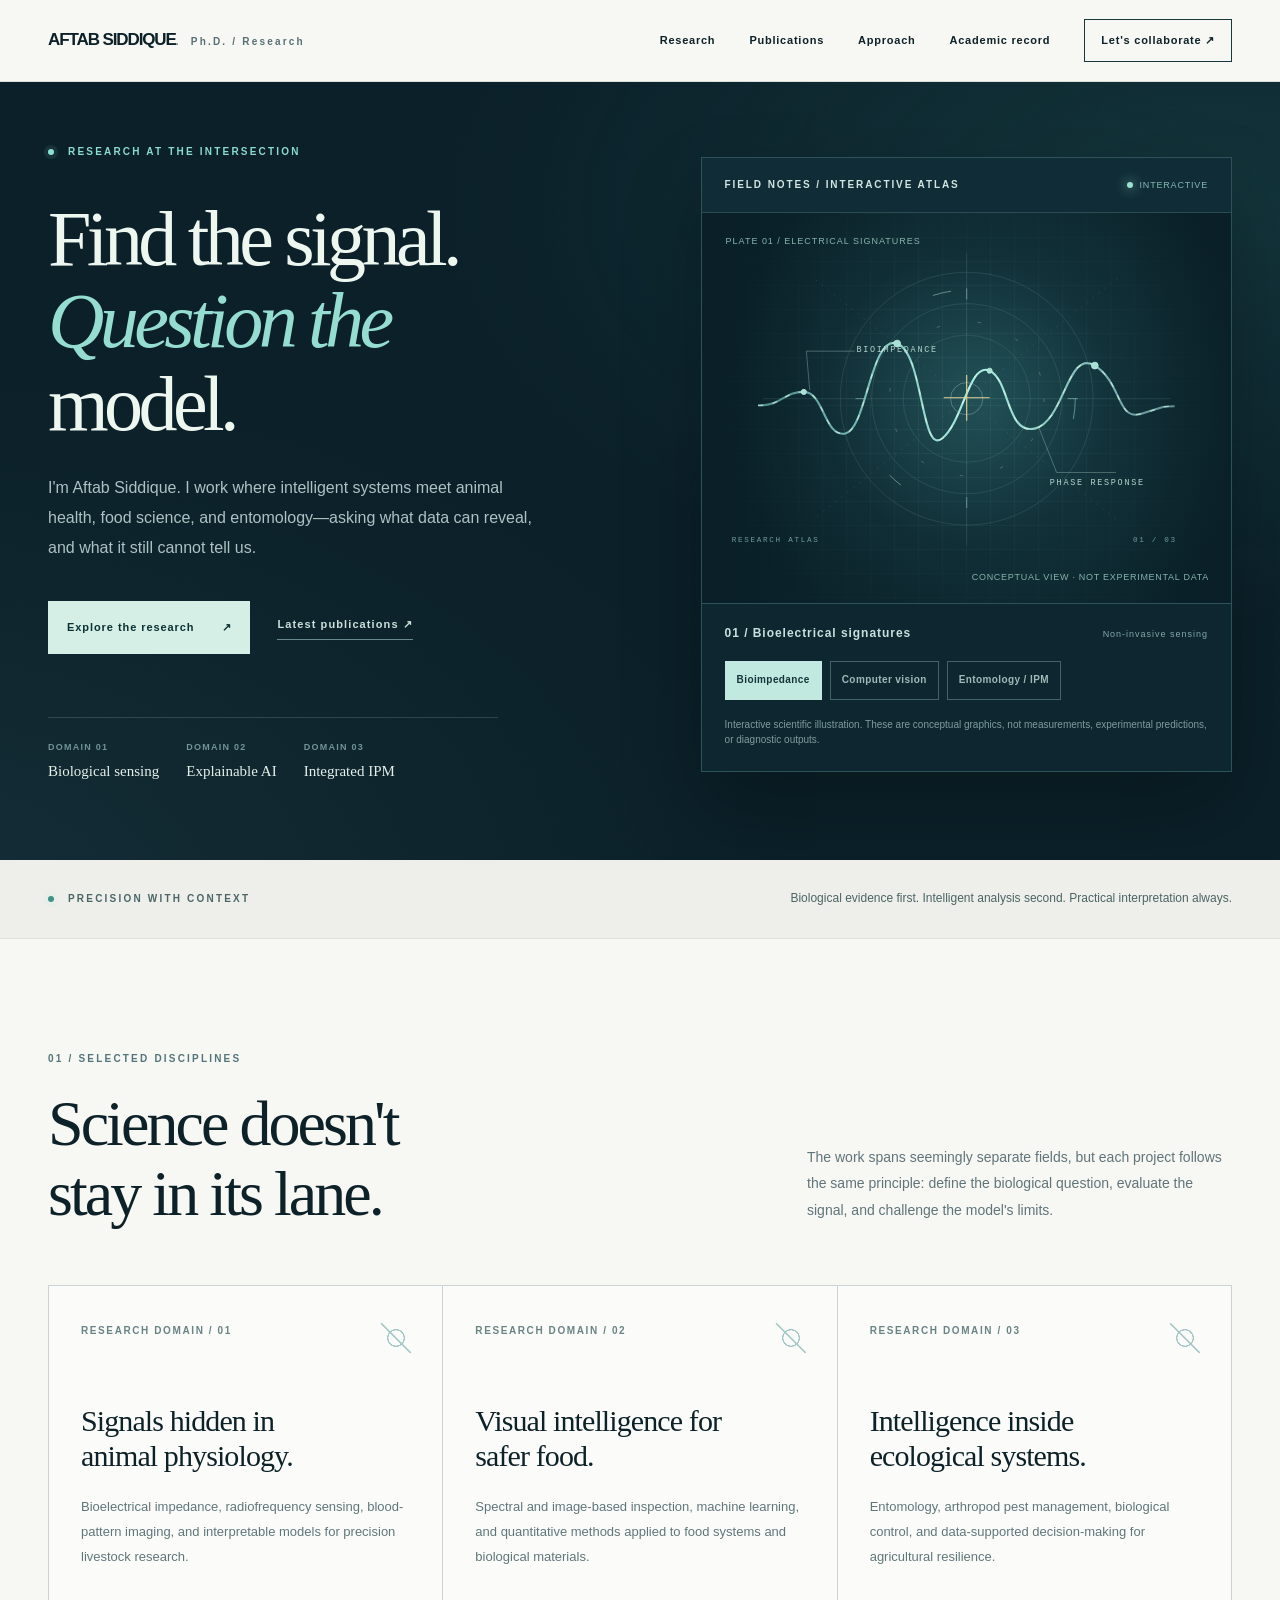
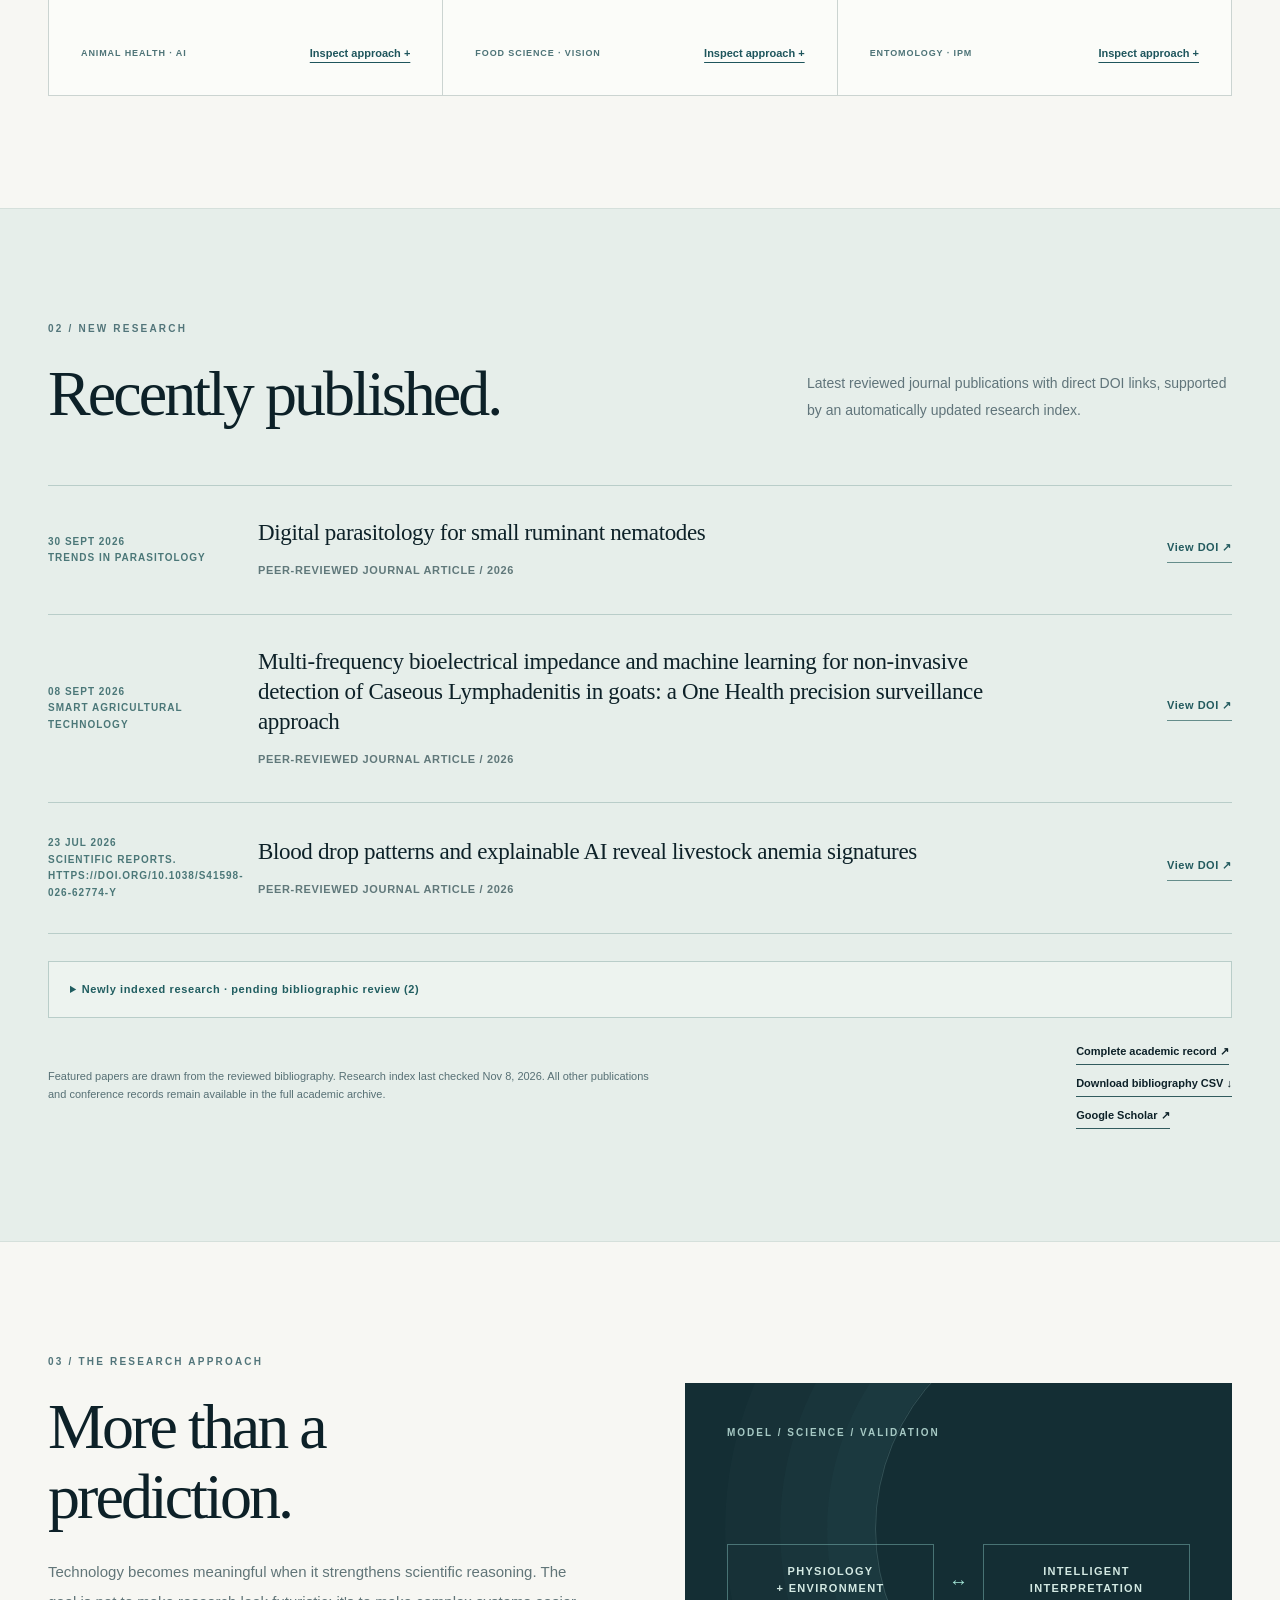
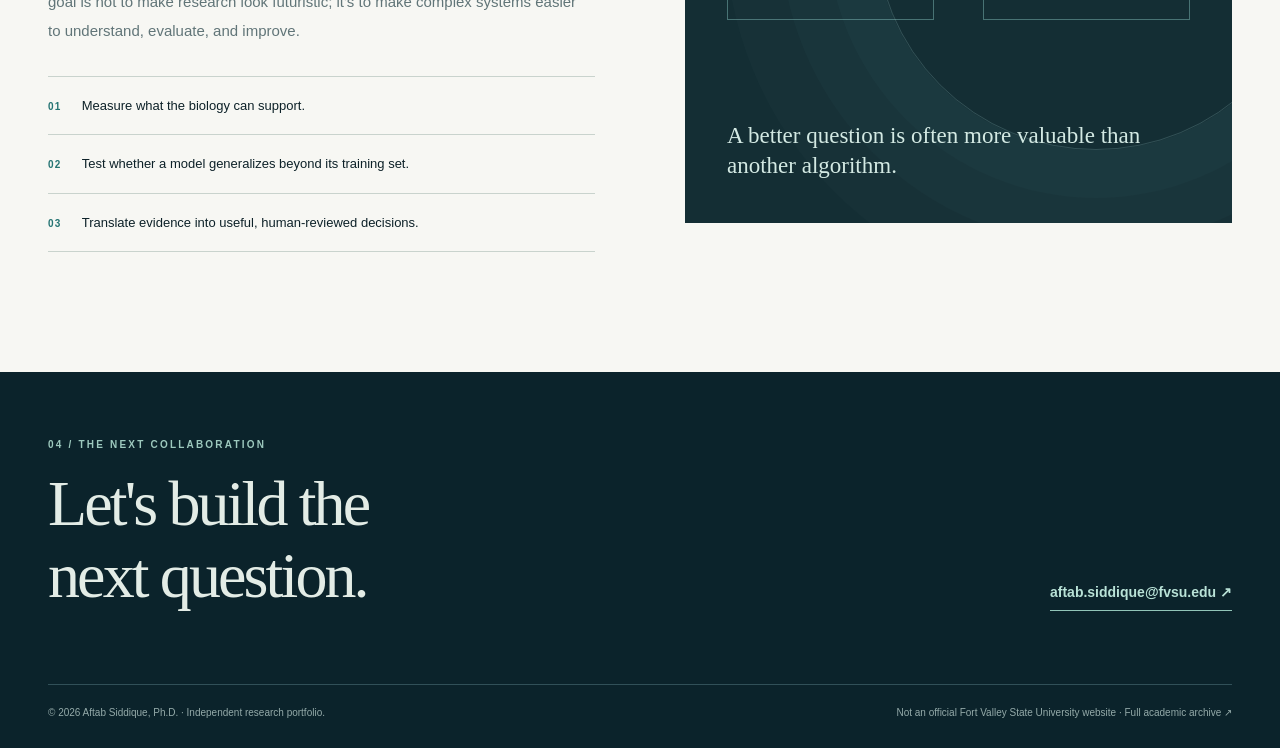
==== commit e39d51dd: "Publish approved futuristic research interface as homepage, retaining scholarly archive" ====
--- a/index.html
+++ b/index.html
@@ -1,3 +1,178 @@
-<!doctype html><html lang="en"><head><meta charset="utf-8"><meta name="viewport" content="width=device-width,initial-scale=1"><title>Aftab Siddique, Ph.D. | Research, Teaching & Innovation</title><style>*{box-sizing:border-box}html{scroll-behavior:smooth}body{margin:0;font:15px/1.7 Arial,sans-serif;color:#172d40;background:#f7f8fa}a{color:inherit;text-decoration:none}a:hover{text-decoration:underline;text-underline-offset:5px}button{font:inherit;cursor:pointer}a:focus-visible,button:focus-visible,summary:focus-visible{outline:3px solid #1479c1;outline-offset:5px}h1,h2,h3,p,figure{margin:0}h1,h2,h3{line-height:1.08}h1{font-size:clamp(48px,6vw,85px);letter-spacing:-3px;font-weight:500}h2{font-size:clamp(34px,4vw,54px);letter-spacing:-1.6px;font-weight:500}h3{font-size:25px;font-weight:500}p{color:#607081}.wrap{width:calc(100% - 100px);max-width:1200px;margin:auto}header{padding:27px 0;border-bottom:1px solid #d4dce4;display:flex;align-items:center;justify-content:space-between;gap:30px}.brand{font-size:20px;font-weight:bold;letter-spacing:-.7px}.brand small{font-size:9px;font-weight:normal;display:block;letter-spacing:1.5px;margin-top:3px}nav{display:flex;gap:28px;font-size:11px}.eyebrow{font-size:10px;font-weight:bold;letter-spacing:2px;text-transform:uppercase}.actions{display:flex;gap:22px;align-items:center;margin-top:30px;font-size:12px}.button{display:inline-block;padding:13px 22px;background:#173b5d;color:white}.textlink{border-bottom:1px solid;padding-bottom:5px}.hero{padding:70px 0}.hero-grid{display:grid;grid-template-columns:1.25fr .8fr;gap:90px;align-items:center}.hero h1{margin:25px 0}.intro{font-size:18px;max-width:570px;line-height:1.8}.portrait img{width:100%;height:430px;object-fit:cover}.portrait figcaption{font-size:10px;margin-top:15px;color:#607081}.chapter{padding:70px 0;border-top:1px solid #d4dce4}.chapter-head{display:flex;justify-content:space-between;align-items:end;gap:60px;margin:20px 0 35px}.chapter-head p{max-width:380px;font-size:13px}.proof{display:grid;grid-template-columns:repeat(3,1fr);gap:35px}.proof article{border-top:2px solid #173b5d;padding:22px 0}.proof small{font-size:9px;letter-spacing:1px}.proof h3{margin:18px 0;font-size:25px;line-height:1.25}.proof p{font-size:13px}.proof details{margin:15px 0;font-size:12px}.proof summary{cursor:pointer}.proof a{font-size:11px;border-bottom:1px solid}.strip{display:grid;grid-template-columns:repeat(3,1fr);border-top:1px solid #d4dce4;border-bottom:1px solid #d4dce4;padding:25px 0;gap:20px}.strip span{font-size:10px;color:#607081;display:block}.strip b{font-size:15px;font-weight:500}.contact{padding:70px 0}.contact h2{margin:20px 0}.contact a{font-size:20px}.foot{border-top:1px solid #d4dce4;padding:25px 0;font-size:9px;color:#607081;display:flex;justify-content:space-between;gap:25px}.comparison{position:fixed;bottom:16px;right:18px;background:#fff;color:#173b5d;box-shadow:0 4px 25px #0002;border:1px solid #ddd;padding:8px 13px;font-size:10px;z-index:9}.skip{position:absolute;top:-100px}.skip:focus{top:0;background:white;padding:10px;z-index:20}.creative{background:#f1e3cf;color:#423329;padding:75px 0}.creative .eyebrow{color:#a8442c}.creative p{color:#795e4e}.creative h2{font-family:Georgia,serif;font-style:italic}.creative-grid{display:grid;grid-template-columns:1fr 1fr;gap:80px;align-items:center}.collage{position:relative;min-height:460px}.note{position:absolute;padding:24px;box-shadow:0 10px 25px #61462a15;max-width:300px}.note p{font-size:13px}.note b{font:26px/1.2 Georgia,serif;display:block;margin:15px 0}.note small{font-size:9px;letter-spacing:1.5px}.note.one{background:#fdf9e9;top:15px;left:0;transform:rotate(-7deg);width:290px}.note.two{background:#bfcebd;right:0;top:155px;transform:rotate(8deg);width:270px}.note.three{background:#db8c6a;bottom:0;left:20px;transform:rotate(-3deg);width:250px}.note.three p{color:#56392c}.creative-copy>p{margin:25px 0;max-width:430px;font-size:16px}.discipline{display:flex;flex-wrap:wrap;gap:12px;margin-top:30px}.discipline span{border:1px solid #bba28b;padding:7px 13px;font-size:11px;border-radius:30px}.innovation{background:#111917;color:#eaf3ea;padding:80px 0}.innovation p{color:#a1b0a4}.innovation .eyebrow{color:#c7f576}.innovation h2{font-size:clamp(40px,5vw,70px);font-weight:700;letter-spacing:-2px;margin:22px 0}.innovation h2 em{color:#c7f576;font-style:normal}.roadmap{display:grid;grid-template-columns:repeat(3,1fr);gap:35px;margin-top:50px}.roadmap article{border-top:1px solid #52604f;padding-top:20px}.roadmap small{font-size:10px;color:#c7f576}.roadmap h3{font-size:25px;margin:18px 0}.roadmap p{font-size:13px}.innovation .button{background:#c7f576;color:#111917}.innovation .intent{font-size:10px;color:#a1b0a4;margin-top:25px;max-width:700px}.scientist h1{font-family:Georgia,serif}.scientist .eyebrow{color:#315c7e}.scientist .portrait{border-left:4px solid #193b5c;padding-left:20px}.scientist .hero{padding-bottom:55px}.creative-only{background:#f1e3cf;color:#423329}.creative-only header,.creative-only .foot{border-color:#bdab95}.creative-only .brand{font-family:Georgia,serif;font-size:27px}.creative-only .hero{padding:55px 0 15px}.creative-only h1{font-family:Georgia,serif;font-style:italic;font-size:clamp(55px,7vw,95px);color:#a8442e}.creative-only p{color:#795e4e}.creative-only .creative-grid{gap:70px}.creative-only .portrait-small{width:95px;height:95px;object-fit:cover;border-radius:50%;margin-bottom:22px}.creative-only .button{background:#a8442e}.creative-only .proof article{border-color:#a8442e}.creative-only .chapter{border-color:#bdab95}.creative-only .contact a{color:#a8442e}.innovator-only{background:#111917;color:#eaf3ea}.innovator-only p{color:#a1b0a4}.innovator-only header,.innovator-only .chapter,.innovator-only .foot{border-color:#52604f}.innovator-only .brand{font-size:23px;color:#c7f576}.innovator-only .hero h1{font-weight:800;font-size:clamp(65px,8vw,110px);letter-spacing:-5px}.innovator-only .hero h1 em{font-style:normal;color:#c7f576}.innovator-only .eyebrow{color:#c7f576}.innovator-only .button{background:#c7f576;color:#111917}.signal-object{height:450px;position:relative;display:grid;place-items:center}.signal-object .orb{width:280px;height:280px;border:1px solid #c7f576;border-radius:50%;box-shadow:0 0 0 35px #c7f57611,0 0 0 70px #c7f57608;transform:rotate(-30deg)}.signal-object .orb:before,.signal-object .orb:after{content:'';position:absolute;inset:30px 85px;border:1px solid #c7f576;border-radius:50%}.signal-object .orb:after{inset:85px 30px}.signal-object b{position:absolute;font-size:65px;letter-spacing:-6px;color:#c7f576}.signal-object small{position:absolute;bottom:5px;font-size:9px;letter-spacing:2px;color:#a1b0a4}.innovator-only .proof article{border-color:#c7f576}.innovator-only .proof small{color:#c7f576}.innovator-only .contact a{color:#c7f576}.innovator-only .foot{color:#a1b0a4}.combined .hero h1{font:500 clamp(45px,5.4vw,76px)/1.08 Georgia,serif}.combined .hero .eyebrow{color:#315c7e}.combined .transition{padding:20px 0;font-size:10px;display:flex;justify-content:space-between;color:#856347}.combined .innovation .wrap>p{max-width:570px}.combined .contact{background:#111917;color:#eaf3ea;border-top:1px solid #52604f}.combined .contact a{color:#c7f576}.combined .contact p{color:#a1b0a4}.combined .foot{background:#111917;color:#a1b0a4;border-color:#52604f}.combined-footer{background:#111917}.combined .strip{margin-bottom:55px}.concept-note{font-size:10px;color:#607081;margin-top:30px}@media(max-width:900px){.wrap{width:calc(100% - 50px)}.hero-grid,.creative-grid{gap:35px}.portrait img{height:360px}.collage{min-height:490px}.note{max-width:230px!important}.note.two{top:185px}.proof,.roadmap{gap:20px}nav{gap:15px;font-size:10px}}@media(max-width:650px){.wrap{width:calc(100% - 36px)}header{align-items:start;flex-direction:column;padding:20px 0;gap:18px}nav{width:100%;justify-content:space-between}.hero{padding:40px 0}.hero-grid,.creative-grid{grid-template-columns:1fr;gap:35px}h1{font-size:58px;letter-spacing:-2.5px}.intro{font-size:16px}.portrait{max-width:420px}.portrait img{height:360px}.chapter,.creative,.innovation,.contact{padding:50px 0}.chapter-head{display:block}.chapter-head p{margin-top:20px}.proof,.roadmap{grid-template-columns:1fr;gap:30px}.proof article{padding:20px 0 0}.strip{grid-template-columns:1fr;gap:18px}.collage{max-width:400px;min-height:460px}.note.one{left:10px}.note.two{top:150px;right:10px}.note.three{left:20px}.signal-object{height:350px}.signal-object .orb{width:210px;height:210px}.signal-object b{font-size:55px}.innovator-only .hero h1{font-size:70px;letter-spacing:-4px}.creative-only h1{font-size:66px}.foot{flex-direction:column;gap:8px}.combined .hero h1{font-size:51px}.contact a{font-size:17px}.comparison{font-size:9px}.combined .transition{font-size:9px}}@media(prefers-reduced-motion:reduce){html{scroll-behavior:auto}}.record{--ink:#172d40;--paper:#f7f8fa;--teal:#315c7e;--muted:#607081;--line:#d4dce4;}.record{background:#fffdf5;border-top:1px solid var(--line);border-bottom:1px solid var(--line);padding:65px 0}.record-heading{display:flex;justify-content:space-between;gap:70px;align-items:end}.record-heading p{max-width:310px;font-size:13px}.journey{display:grid;grid-template-columns:1.4fr 1fr 1fr 1fr;margin:45px 0;border-top:1px solid var(--line);border-bottom:1px solid var(--line)}.journey>div{padding:22px 20px 22px 0;margin-right:20px;border-right:1px solid var(--line)}.journey>div:last-child{border:0;margin:0}.journey small{display:block;font-size:9px;color:var(--teal);letter-spacing:1px}.journey b{display:block;font-size:13px;font-weight:normal;margin:8px 0}.journey span{display:block;font-size:10px;color:var(--muted)}.record-tabs{display:flex;gap:25px;border-bottom:1px solid var(--line)}.record-tabs button{background:none;border:0;border-bottom:3px solid transparent;padding:15px 0;font-size:12px;color:var(--muted)}.record-tabs button[aria-pressed=true]{border-color:var(--teal);color:var(--teal)}.record-panel{padding-top:30px;min-height:450px}.record-panel h3{font-size:29px}.archive-head{display:flex;justify-content:space-between;gap:20px;align-items:center}.archive-head a,.record-note a{font-size:11px;color:var(--teal)}.record-note{font-size:11px;margin:15px 0;max-width:850px}.archive-controls{display:grid;grid-template-columns:2fr 1fr 1fr;gap:15px;margin:25px 0 10px}.archive-controls label{font-size:10px;color:var(--muted)}input,select{display:block;width:100%;padding:12px;background:var(--paper);border:1px solid var(--line);border-radius:0;color:var(--ink);margin-top:6px;font-size:12px}#record-status{font-size:11px;margin:15px 0}.record-entry{display:grid;grid-template-columns:55px 1fr 50px;gap:15px;border-top:1px solid var(--line);padding:24px 0}.record-entry .date{font-size:11px;color:var(--teal)}.record-entry h4{font:20px/1.35 Georgia,serif;margin:0 0 8px}.record-entry p{font-size:11px}.record-entry>a{font-size:10px;color:var(--teal)}.record-entry details{margin-top:10px;border-bottom:0}.record-entry details summary{padding:8px 0;font-size:10px}.outline{background:transparent;color:var(--teal);border:1px solid var(--teal);padding:12px 20px;font-size:12px;margin-top:20px}.subhead{margin:40px 0 20px}.plain-entry{padding:22px 0;border-bottom:1px solid var(--line)}.plain-entry h4{font:21px/1.3 Georgia,serif;margin:5px 0 10px}.plain-entry small{font-size:10px;color:var(--teal)}.plain-entry p{font-size:12px}.plain-entry a{display:inline-block;color:var(--teal);font-size:11px;margin-top:10px}
-.record{background:#fffdf7;border-top:1px solid #d4dce4;border-bottom:1px solid #d4dce4;color:#172d40}.record h2{font-family:Georgia,serif}.record .section-label{display:flex;justify-content:space-between;font-size:9px;letter-spacing:1.6px;margin-bottom:25px;color:#607081}.record .journey{gap:0}.record .record-tabs{flex-wrap:wrap}.record input,.record select{width:100%;display:block;padding:12px;background:#f5f6f3;color:#172d40;border:1px solid #ccd4cf;margin-top:5px;font:12px Arial,sans-serif}.record .plain-entry{padding:22px 0;border-bottom:1px solid #d4dce4}.record .plain-entry h4{font:22px/1.3 Georgia,serif;margin:8px 0}.record .plain-entry p{font-size:12px}.record .plain-entry small{font-size:10px;color:#315c7e}.record .plain-entry a{display:inline-block;margin-top:10px;font-size:11px;color:#315c7e}.record details{font-size:12px;border-top:1px solid #d4dce4;margin-top:20px;padding:10px 0}.record summary{cursor:pointer;color:#315c7e}.record .record-note{color:#607081}.record .outline{border:1px solid #315c7e;padding:12px 20px;color:#315c7e;background:none}.record button{font:12px Arial,sans-serif}.more-work{margin-top:35px;border-top:1px solid #d4dce4;padding-top:20px}.more-work summary{cursor:pointer;font-size:13px;color:#315c7e}.more-work article{padding:20px 0;border-bottom:1px solid #d4dce4}.more-work h4{font:25px Georgia,serif;margin:10px 0}.more-work p{font-size:13px}.more-work small,.more-work a{font-size:11px;color:#315c7e}.record .record-entry{border-color:#d4dce4}.record-panel{scroll-margin-top:20px}button[aria-pressed=true]{font-weight:bold}@media(max-width:650px){.record .record-heading{display:block}.record .record-heading p{margin-top:20px}.record .journey{grid-template-columns:1fr 1fr}.record .archive-controls{grid-template-columns:1fr 1fr}.record .archive-controls label:first-child{grid-column:1/-1}.record .record-entry{grid-template-columns:35px 1fr}.record .record-entry>a{grid-column:2}.record .archive-head{display:block}.record .archive-head a{display:inline-block;margin-top:15px}.record .section-label span:last-child{display:none}.record .record-tabs{gap:15px}}</style><script defer src="data.js"></script><script defer src="bibliography.js"></script><script defer src="career-data.js"></script><script defer src="integrated.js"></script></head><body class="combined"><a class="skip" href="#main">Skip to content</a><header class="wrap"><a class="brand" href="#home">Aftab Siddique<span>, Ph.D.</span><small>INTELLIGENT SYSTEMS · ANIMAL HEALTH · FOOD SYSTEMS</small></a><nav aria-label="Main navigation"><a href="#work">Research</a><a href="#record">Academic record</a><a href="https://scholar.google.com/citations?user=gdg-b8kAAAAJ&hl=en" target="_blank" rel="noopener noreferrer">Publications ↗</a><a href="facultysearch/">FSOS ↗</a><a href="#contact">Connect</a></nav></header><main id="main"><section class="hero wrap" id="home"><div class="hero-grid"><div><p class="eyebrow">RESEARCH PROFESSIONAL · FORT VALLEY STATE UNIVERSITY</p><h1>Serious questions.<br>Thoughtful science.</h1><p class="intro">Aftab Siddique, Ph.D. Connecting intelligent systems, animal health, and food systems through research grounded in biological expertise.</p><div class="actions"><a class="button" href="#work">Explore the research ↗</a><a class="textlink" href="facultysearch/">Open FSOS ↗</a><a class="textlink" href="#contact">Get in touch</a></div></div><figure class="portrait"><img src="[data-uri]" alt="Aftab Siddique, Ph.D." width="860" height="860"><figcaption>Department of Agricultural Sciences · Fort Valley, Georgia</figcaption></figure></div></section><section class="chapter wrap" id="work"><p class="eyebrow">01 / THE SERIOUS SCIENTIST</p><div class="chapter-head"><h2>Begin with the evidence.</h2><p>Selected research, with study context and validation limits made explicit.</p></div><div class="proof"><article><small>01 / BIOELECTRICAL IMPEDANCE</small><h3>Reading tissue.<br>Testing the limits.</h3><p>Machine learning and multi-frequency impedance for caseous lymphadenitis screening in goats.</p><details><summary>Evidence & context</summary><p>36 goats; 2,673 measurements. Five-fold ROC-AUC: 0.851. Animal-held-out LOSO ROC-AUC: 0.68. Research-stage screening evidence requiring external validation.</p></details><a href="https://doi.org/10.1016/j.atech.2026.102548" target="_blank" rel="noopener noreferrer">Read the publication ↗</a></article><article><small>02 / SMARTPHONE IMAGING</small><h3>Blood spots.<br>Biological clues.</h3><p>Exploring anemia signatures through prepared blood-spot images in goats, sheep, and cattle.</p><details><summary>Evidence & context</summary><p>Image-level performance varies across species. Prospective field validation is needed before diagnostic deployment.</p></details><a href="https://doi.org/10.1038/s41598-026-62774-y" target="_blank" rel="noopener noreferrer">Read the publication ↗</a></article><article><small>03 / BEHAVIORAL ANALYTICS</small><h3>Everyday activity.<br>New questions.</h3><p>Time-aware learning for behavioral anomaly monitoring and short-horizon forecasting in goats.</p><details><summary>Evidence & context</summary><p>30 Boer goats; 85,890 RFID records. Five-minute onset ROC-AUC: 0.869; ten-minute: 0.841. Behavioral forecasting does not establish disease diagnosis.</p></details><a href="https://doi.org/10.3390/agriculture16141499" target="_blank" rel="noopener noreferrer">Read the publication ↗</a></article></div><div class="more-work"><details><summary>Explore all research directions +</summary><div id="additional-work"></div></details></div></section><section class="record" id="record"><div class="wrap"><div class="section-label"><span>04 / THE ACADEMIC RECORD</span><span>THE DETAILS, WHEN YOU NEED THEM</span></div><div class="record-heading"><h2>Experience.<br><em>Evidence. Contribution.</em></h2><p>A background spanning biotechnology, animal science, food science, and applied AI.</p></div><div class="journey"><div><small>CURRENT</small><b>Research Professional</b><span>Fort Valley State University · Since December 2024</span></div><div><small>Ph.D.</small><b>Food Science</b><span>Auburn University</span></div><div><small>M.S.</small><b>Animal Science</b><span>Fort Valley State University</span></div><div><small>B.Tech.</small><b>Biotechnology</b><span>Uttar Pradesh Technical University</span></div></div><div class="record-tabs" role="group" aria-label="Academic record sections"><button data-panel="publications" aria-pressed="true">Publications</button><button data-panel="teaching" aria-pressed="false">Teaching & mentoring</button><button data-panel="recognition" aria-pressed="false">Recognition & funding</button><button data-panel="media" aria-pressed="false">Media & outreach</button></div><section id="panel-publications" class="record-panel"><div class="archive-head"><h3>Explore the bibliography.</h3><a href="bibliography.csv" download>Download bibliography CSV ↓</a></div><p class="record-note">Source inventory: 42 papers/proceedings, 12 chapters, and 63 conference records. These categories include different contribution types; individual source notes and publication status are retained.</p><div class="archive-controls"><label>Search<input id="record-query" type="search" placeholder="Title, author, journal, or keyword"></label><label>Type<select id="record-type"><option value="all">All contributions</option><option value="paper">Papers & proceedings</option><option value="chapter">Book chapters</option><option value="abstract">Conference records</option></select></label><label>Year<select id="record-year"><option value="all">All years</option></select></label></div><p id="record-status" role="status" aria-live="polite"></p><div id="record-list"></div><button id="record-more" class="outline">Show more records ↓</button><p class="record-note"><a href="SOURCES_AND_REVIEW.md">Sources & review notes ↗</a></p></section><section id="panel-teaching" class="record-panel" hidden><h3>From learning methods to asking better questions.</h3><p>Teaching contributions, research training, and graduate committee mentorship.</p><div id="teaching-list"></div><h3 class="subhead">Mentoring</h3><div id="mentoring-list"></div></section><section id="panel-recognition" class="record-panel" hidden><h3>Recognition & research support.</h3><div id="awards-list"></div><h3 class="subhead">Research programs</h3><p class="record-note">Roles and funding status are shown individually. Entries awaiting confirmation are not presented as confirmed awards.</p><div id="grants-list"></div></section><section id="panel-media" class="record-panel" hidden><h3>Research in conversation.</h3><p class="record-note">A curated source archive, not an exhaustive record of every online mention.</p><div id="media-list"></div><details><summary>Speaking & outreach <span>+</span></summary><div id="talks-list"></div></details><details><summary>New discoveries awaiting review <span>+</span></summary><p id="update-status" role="status"></p><div id="discovery-list"></div></details></section></div></section>
-<section class="creative" id="perspective"><div class="wrap creative-grid"><div class="creative-copy"><p class="eyebrow">02 / THE CREATIVE PERSONALITY</p><h2>Curiosity doesn’t<br>stay in one field.</h2><p>My background moves from biotechnology to animal science and food science. That range shapes how I approach sensing, data, and biological problems.</p><p>I’m interested in the unexpected connection: what a photograph, an electrical measurement, or a change in activity might help us understand.</p><div class="discipline"><span>Biotechnology</span><span>Animal science</span><span>Food science</span><span>Artificial intelligence</span></div></div><div class="collage" aria-label="Three research ideas arranged as notebook pages"><article class="note one"><small>OBSERVATION / 01</small><b>A signal is a starting point.</b><p>Electrical measurements, images, and behavior offer different views of the same biological world.</p></article><article class="note two"><small>CONNECTION / 02</small><b>Think across the boundary.</b><p>Animal science asks the question. Food science adds perspective. AI helps explore the patterns.</p></article><article class="note three"><small>REFLECTION / 03</small><b>Keep the biology in the room.</b><p>Interpretation matters as much as prediction.</p></article></div></div></section><section class="innovation" id="next"><div class="wrap"><p class="eyebrow">03 / THE BOLD INNOVATOR</p><h2>From promising signals<br>to <em>better questions.</em><br>Then better tools.</h2><p>The next step is to connect measurements, models, and field realities—without losing sight of what still needs to be tested.</p><div class="roadmap"><article><small>01 / CONNECT THE SIGNALS</small><h3>Multimodal thinking.</h3><p>Explore how complementary sensing modalities can describe animal health more fully than one measurement alone.</p></article><article><small>02 / CHALLENGE THE MODEL</small><h3>Validation that matters.</h3><p>Prioritize held-out animals, new settings, interpretable models, and clear limits on what results establish.</p></article><article><small>03 / MOVE TOWARD USE</small><h3>Practical questions first.</h3><p>Work toward accessible sensing and decision support that respects biological expertise and real operating conditions.</p></article></div><p class="intent">These are research priorities and future directions, not claims of validated commercial products.</p><div class="actions"><a class="button" href="mailto:aftab.siddique@fvsu.edu">Build the next study together ↗</a></div></div></section><section class="contact" id="contact"><div class="wrap"><p class="eyebrow">OPEN TO THE NEXT CONVERSATION</p><h2>Let’s connect the dots.</h2><a href="mailto:aftab.siddique@fvsu.edu">aftab.siddique@fvsu.edu ↗</a></div></section></main><div class="combined-footer"><footer class="wrap foot"><span>© 2026 Aftab Siddique, Ph.D. · Independent academic portfolio.</span><span>Independent portfolio · Not an official FVSU website.</span></footer></div></body></html>+<!doctype html>
+<html lang="en">
+<head>
+<meta charset="utf-8">
+<meta name="viewport" content="width=device-width,initial-scale=1">
+<meta name="color-scheme" content="light">
+<title>Aftab Siddique, Ph.D. | Research, AI & Scientific Innovation</title>
+<meta name="description" content="Research portfolio of Aftab Siddique, Ph.D. — artificial intelligence, animal health, food science, entomology, intelligent sensing, and latest publications.">
+<style>
+:root{--ink:#0d2128;--text:#203239;--muted:#63757a;--paper:#f7f7f3;--line:#dce1dd;--accent:#8ee4d7;--deep:#071a22;--sea:#1b5c62;--warm:#e3dcce;--radius:4px}
+*{box-sizing:border-box}html{scroll-behavior:smooth}body{margin:0;background:var(--paper);color:var(--ink);font:15px/1.65 -apple-system,BlinkMacSystemFont,"Segoe UI",Arial,sans-serif;-webkit-font-smoothing:antialiased}a{color:inherit;text-decoration:none}button{font:inherit}button:focus-visible,a:focus-visible{outline:3px solid #3aada5;outline-offset:4px}::selection{background:#9de8d9;color:#081f26}.container{max-width:1370px;width:calc(100% - 96px);margin:0 auto}.sr-only{position:absolute;width:1px;height:1px;overflow:hidden;clip:rect(0,0,0,0);white-space:nowrap}
+.top-notice{background:#d9e9e4;color:#1b514c;border-bottom:1px solid #c5d9d2;font-size:10px;letter-spacing:.2em;text-align:center;text-transform:uppercase;padding:8px 12px;font-weight:750}.site-nav{background:rgba(247,247,243,.95);backdrop-filter:blur(18px);position:sticky;top:0;z-index:12;border-bottom:1px solid #dbe0dc}.nav-inner{display:flex;min-height:81px;align-items:center;justify-content:space-between;gap:30px}.identity{display:flex;align-items:baseline;gap:10px;min-width:0}.identity b{font-size:17px;letter-spacing:-.065em;font-weight:800}.identity span{font-size:10px;letter-spacing:.22em;color:#577075;font-weight:750;white-space:nowrap}.nav-links{display:flex;align-items:center;gap:34px}.nav-links a{font-size:11px;font-weight:750;letter-spacing:.07em;transition:color .2s}.nav-links a:hover{color:#228b83}.nav-contact{border:1px solid #18383d;padding:11px 16px;white-space:nowrap}.nav-contact:hover{background:#0a252d;color:white!important}
+.hero{background:#0b2029;color:#eef6f0;position:relative;overflow:hidden}.hero:before{content:"";position:absolute;inset:0;background:radial-gradient(ellipse at 95% 16%,rgba(42,111,111,.25),transparent 45%),radial-gradient(ellipse at -7% 105%,rgba(71,114,124,.16),transparent 45%);pointer-events:none}.hero:after{content:"";position:absolute;inset:0;opacity:.1;background-image:linear-gradient(100deg,transparent 49.85%,rgba(227,244,236,.3) 50%,transparent 50.15%);background-size:34px 34px;pointer-events:none}.hero-grid{position:relative;z-index:1;display:grid;grid-template-columns:minmax(0,1fr) minmax(450px,.92fr);gap:75px;min-height:698px;align-items:center;padding:62px 0 76px}.overline{font-size:10px;letter-spacing:.22em;font-weight:800;text-transform:uppercase;display:flex;gap:14px;align-items:center}.overline .pin{height:6px;width:6px;border-radius:50%;background:#8ce3d3;box-shadow:0 0 0 4px rgba(140,227,211,.09)}.hero-copy .overline{color:#8adace}.hero h1{font-family:Georgia,"Times New Roman",serif;font-weight:400;font-size:clamp(62px,6.1vw,105px);line-height:1.06;letter-spacing:-.059em;margin:37px 0 27px}.hero h1 em{color:#95ddd1;font-weight:400}.hero-copy>p{color:#acc2c3;max-width:490px;font-size:16px;line-height:1.87;margin:0}.hero-actions{display:flex;align-items:center;gap:27px;margin-top:39px;flex-wrap:wrap}.button-solid{display:inline-flex;align-items:center;justify-content:space-between;gap:27px;padding:17px 19px;background:#d5efe6;color:#0b3133;font-size:11px;font-weight:800;letter-spacing:.085em;transition:transform .2s,background .2s}.button-solid:hover{background:#9ee0d5;transform:translateY(-2px)}.text-link{font-size:11px;font-weight:800;letter-spacing:.1em;color:#cce1da;border-bottom:1px solid #6a898a;padding-bottom:6px}.hero-index{display:flex;gap:27px;align-items:center;margin-top:63px;padding-top:22px;border-top:1px solid rgba(218,237,234,.16);max-width:450px}.hero-index span{display:block;color:#729496;font-size:9px;text-transform:uppercase;letter-spacing:.14em;font-weight:800}.hero-index strong{display:block;font-family:Georgia,serif;color:#e4efe8;font-weight:400;font-size:15px;margin-top:5px}
+.lab{background:#102d37;border:1px solid #2b5358;box-shadow:0 36px 75px rgba(0,0,0,.24);min-width:0;position:relative;overflow:hidden}.lab-top{display:flex;align-items:center;justify-content:space-between;padding:19px 23px;border-bottom:1px solid #2a4b51}.lab-title{font-weight:800;letter-spacing:.19em;text-transform:uppercase;font-size:10px;color:#d2e5e0}.lab-status{color:#85b8b2;font-size:9px;letter-spacing:.09em;display:flex;align-items:center;gap:7px}.lab-status:before{content:"";height:6px;width:6px;background:#9ce3cf;border-radius:50%;box-shadow:0 0 12px #9ce3cf}.lab-stage{position:relative;height:390px;overflow:hidden;background:radial-gradient(circle at 55% 47%,#183f47,#0b222a 75%)}.lab-stage:before{content:"";pointer-events:none;position:absolute;inset:0;background-image:linear-gradient(rgba(171,213,210,.065) 1px,transparent 1px),linear-gradient(90deg,rgba(171,213,210,.065) 1px,transparent 1px);background-size:24px 24px;mask-image:radial-gradient(circle at center,black,transparent 92%)}.lab-stage:after{content:"";pointer-events:none;position:absolute;inset:0;background:linear-gradient(90deg,rgba(8,26,34,.4),transparent 23%,transparent 80%,rgba(8,26,34,.4))}.lab-stage svg{position:relative;z-index:1;width:100%;height:100%;display:block}.display-group{opacity:0;transform:scale(.97);transform-origin:50% 50%;transition:opacity .45s ease,transform .55s ease;pointer-events:none}.display-group.active{opacity:1;transform:scale(1)}.orbit{transform-origin:312px 184px;animation:orbit 35s linear infinite}.orbit.reverse{animation-direction:reverse;animation-duration:49s}.wave-flow{stroke-dasharray:6 11;animation:flow 14s linear infinite}.drift{animation:breathe 5s ease-in-out infinite}.lab-edge{position:absolute;top:21px;left:24px;z-index:2;font-size:9px;color:#84b4ad;letter-spacing:.11em}.lab-coords{position:absolute;bottom:18px;right:22px;z-index:2;font-size:9px;color:#84b4ad;letter-spacing:.08em}.lab-bottom{border-top:1px solid #2b5358;background:#0d2630;padding:20px 23px 23px}.lab-label{display:flex;align-items:center;justify-content:space-between;gap:20px;color:#c5e2dd}.lab-label strong{font-size:12px;letter-spacing:.08em}.lab-label small{font-size:9px;letter-spacing:.11em;color:#86a7a9}.modes{display:flex;gap:8px;flex-wrap:wrap;margin-top:17px}.mode{border:1px solid #42636a;background:transparent;color:#9ebbb9;padding:10px 11px;font-weight:750;cursor:pointer;font-size:10px;letter-spacing:.04em;transition:background .25s,border-color .25s,color .25s}.mode:hover{border-color:#a4d9cf}.mode[aria-pressed="true"]{background:#c2e9df;color:#14343b;border-color:#c2e9df}.lab-disclaimer{margin:17px 0 0;color:#7e9c9d;font-size:10px;line-height:1.55}
+@keyframes orbit{to{transform:rotate(360deg)}}@keyframes flow{to{stroke-dashoffset:-220}}@keyframes breathe{50%{opacity:.4;transform:translateY(7px)}}
+.strap{border-bottom:1px solid var(--line);background:#eeeFEa}.strap-inner{display:flex;justify-content:space-between;align-items:center;gap:20px;min-height:78px}.strap .overline{color:#4a6667}.strap p{margin:0;color:#4b6465;font-size:12px}.section{padding:112px 0}.section-kicker{font-size:10px;letter-spacing:.22em;text-transform:uppercase;font-weight:800;color:#52757a}.section-title{font-family:Georgia,serif;font-weight:400;font-size:clamp(42px,5vw,70px);line-height:1.1;letter-spacing:-.046em;margin:21px 0 0}.section-head{display:flex;justify-content:space-between;gap:40px;align-items:end;margin-bottom:56px}.section-head p{font-size:14px;line-height:1.9;color:#60747a;max-width:425px;margin:0 0 6px}.disciplines{display:grid;grid-template-columns:repeat(3,minmax(0,1fr));border-top:1px solid #cbd4d1;border-left:1px solid #cbd4d1}.discipline{padding:37px 32px 29px;min-height:410px;border-right:1px solid #cbd4d1;border-bottom:1px solid #cbd4d1;background:#fbfcf9;display:flex;flex-direction:column;position:relative;overflow:hidden;transition:background .2s}.discipline:hover{background:#f1f7f3}.discipline:before{content:"";position:absolute;right:25px;top:31px;width:42px;height:42px;opacity:.65;background:radial-gradient(circle,transparent 25%,#75aaac 26%,#75aaac 29%,transparent 31%),linear-gradient(45deg,transparent 48%,#75aaac 49%,#75aaac 50%,transparent 52%);border-radius:50%}.discipline .card-no{color:#698385;font-size:10px;letter-spacing:.16em;font-weight:800}.discipline h3{font-family:Georgia,serif;font-size:30px;line-height:1.17;font-weight:400;letter-spacing:-.03em;max-width:250px;margin:63px 0 22px}.discipline .description{font-size:13px;line-height:1.9;color:#60767a;margin:0}.discipline .card-tail{display:flex;justify-content:space-between;gap:10px;margin-top:auto;padding-top:25px;align-items:center}.discipline .card-tail span{font-size:9px;color:#4d7377;letter-spacing:.1em;text-transform:uppercase;font-weight:800}.discipline .inspect{border:none;background:none;color:#1e555c;padding:4px 0;cursor:pointer;text-decoration:underline;text-underline-offset:5px;font-size:11px;font-weight:750}.discipline .details{color:#34535a;background:#e5f1eb;font-size:11px;line-height:1.7;padding:12px 14px;margin-top:15px;border-left:2px solid #6cafa7}.discipline .details[hidden]{display:none}
+.publications{background:#e6eeea;border-top:1px solid #d5e0db;border-bottom:1px solid #d5e0db}.publication-list{border-top:1px solid #b9cdc9}.publication{display:grid;grid-template-columns:175px minmax(0,1fr) 170px;gap:35px;align-items:center;padding:32px 0;border-bottom:1px solid #b9cdc9;transition:padding .25s}.publication:hover{padding-left:9px}.publication .date{font-size:10px;font-weight:800;letter-spacing:.1em;color:#4b7778}.publication h3{font-family:Georgia,serif;font-size:23px;font-weight:400;line-height:1.3;letter-spacing:-.015em;margin:0 0 9px;max-width:750px}.publication .venue{font-size:11px;letter-spacing:.06em;text-transform:uppercase;color:#60787a;font-weight:700}.publication a{justify-self:end;display:inline-block;white-space:nowrap;padding-bottom:6px;border-bottom:1px solid #658d8b;font-size:11px;font-weight:800;color:#225a5e;letter-spacing:.05em}.publication a:hover{color:#058176}.pub-footer{display:flex;align-items:center;justify-content:space-between;gap:30px;margin-top:24px}.pub-footer p{margin:0;max-width:610px;color:#577075;font-size:11px}.pub-footer a{font-size:11px;font-weight:800;border-bottom:1px solid #315b5e;padding-bottom:4px}
+.thinking{padding:112px 0 120px;overflow:hidden}.thinking-grid{display:grid;grid-template-columns:1fr 1fr;gap:90px;align-items:center}.thinking .section-title{margin-bottom:25px}.thinking-copy>p{font-size:15px;color:#617578;line-height:1.95;max-width:530px}.thinking-list{list-style:none;margin:31px 0 0;padding:0;border-top:1px solid #c9d3cd}.thinking-list li{border-bottom:1px solid #c9d3cd;padding:18px 0;display:flex;gap:20px;align-items:baseline;font-size:13px}.thinking-list b{color:#257473;font-size:10px;letter-spacing:.13em}.thinking-visual{background:#142e34;color:#d3e9e3;min-height:440px;padding:42px;display:flex;flex-direction:column;justify-content:space-between;position:relative;overflow:hidden}.thinking-visual:before{content:"";position:absolute;right:-85px;top:-75px;width:440px;height:440px;border:1px solid rgba(172,221,219,.2);border-radius:50%;box-shadow:0 0 0 48px rgba(135,207,205,.025),0 0 0 95px rgba(135,207,205,.022),0 0 0 150px rgba(135,207,205,.02)}.thinking-visual .diagram{position:relative;z-index:1;display:grid;grid-template-columns:1fr auto 1fr;gap:15px;align-items:center;margin:50px 0}.thinking-visual .diagram div{border:1px solid rgba(151,217,213,.4);padding:18px 13px;min-height:76px;font-size:11px;font-weight:750;letter-spacing:.12em;line-height:1.6;text-align:center}.thinking-visual .diagram .plus{color:#9fdfd1;font-size:19px}.thinking-visual .lower{font-family:Georgia,serif;font-size:23px;line-height:1.3;font-weight:400;position:relative;z-index:1}.thinking-visual .label{font-size:10px;letter-spacing:.2em;color:#a6c9c4;font-weight:800;text-transform:uppercase;position:relative;z-index:1}
+.footer{background:#0b232b;color:#e3ece6;padding:65px 0 26px}.footer-main{display:flex;justify-content:space-between;gap:40px;align-items:end}.footer h2{font:400 clamp(42px,5vw,72px)/1.12 Georgia,serif;letter-spacing:-.045em;margin:14px 0 0}.footer a.email{font:700 14px/1.6 Arial,sans-serif;color:#b9e2d7;border-bottom:1px solid #92c5b8;white-space:nowrap;padding-bottom:7px}.footer-base{border-top:1px solid #315058;margin-top:73px;padding-top:20px;display:flex;justify-content:space-between;gap:16px;color:#94aaa9;font-size:10px}.reveal{opacity:0;transform:translateY(17px);transition:opacity .7s ease,transform .7s ease}.reveal.visible{opacity:1;transform:none}
+@media(max-width:1150px){.hero-grid{grid-template-columns:1fr;gap:42px;padding:73px 0}.hero h1{font-size:clamp(57px,9vw,93px)}.lab{max-width:740px}.hero-index{margin-top:42px}.thinking-grid{gap:35px}.nav-links{gap:19px}}
+@media(max-width:760px){.container{width:calc(100% - 38px)}.nav-inner{min-height:73px}.identity span{display:none}.nav-links{gap:13px}.nav-links a:not(.nav-contact){display:none}.hero-grid{padding:61px 0 68px;gap:36px}.hero h1{font-size:clamp(52px,12vw,77px);margin:28px 0 25px}.hero-copy>p{font-size:14px}.hero-index{gap:20px}.lab-stage{height:300px}.lab-label{display:block}.lab-label small{display:block;margin-top:8px}.strap-inner{display:block;padding:20px 0}.strap p{margin-top:5px}.section{padding:70px 0}.section-head{display:block;margin-bottom:37px}.section-head p{margin-top:22px}.disciplines{grid-template-columns:1fr}.discipline{min-height:330px}.discipline h3{margin-top:46px}.publication{grid-template-columns:1fr;gap:13px;padding:25px 0}.publication h3{font-size:21px}.publication a{justify-self:start}.publication:hover{padding-left:0}.pub-footer{display:block}.pub-footer a{display:inline-block;margin-top:15px}.thinking{padding:70px 0}.thinking-grid{grid-template-columns:1fr}.thinking-visual{min-height:340px;padding:26px}.footer-main{display:block}.footer a.email{display:inline-block;margin-top:28px;white-space:normal}.footer-base{display:block}.footer-base span{display:block;margin-top:9px}}
+@media(prefers-reduced-motion:reduce){html{scroll-behavior:auto}*,*:before,*:after{animation:none!important;transition:none!important}.reveal{opacity:1;transform:none}}
+
+/* Archive access and newly indexed candidates retain the approved interface styling. */
+.publication-links{display:flex;flex-direction:column;align-items:flex-start;gap:9px}.publication-index{margin-top:27px;padding:18px 21px;border:1px solid #b9cdc9;background:#edf3ef}.publication-index summary{font-size:11px;font-weight:800;letter-spacing:.055em;color:#205d60;cursor:pointer}.publication-index p{margin:8px 0 16px;color:#5d7475;font-size:11px}.publication-index ul{list-style:none;margin:0;padding:0}.publication-index li{display:flex;gap:15px;align-items:flex-start;padding:11px 0;border-top:1px solid #d2dfd7}.publication-index time{flex:0 0 100px;color:#587b7a;font-size:10px;font-weight:700}.publication-index a{font-size:12px;color:#195c61;text-decoration:underline;text-underline-offset:3px}@media(max-width:760px){.publication-index li{display:block}.publication-index time{display:block;margin-bottom:4px}.publication-links{margin-top:11px}}
+</style>
+<script defer src="bibliography.js"></script>
+</head>
+<body>
+<header class="site-nav">
+ <div class="container nav-inner">
+  <a class="identity" href="#top" aria-label="Aftab Siddique home"><b>AFTAB SIDDIQUE<span aria-hidden="true">.</span></b><span>Ph.D. / Research</span></a>
+  <nav class="nav-links" aria-label="Primary navigation"><a href="#work">Research</a><a href="#papers">Publications</a><a href="#approach">Approach</a><a href="archive.html#record">Academic record</a><a class="nav-contact" href="#connect">Let's collaborate <span aria-hidden="true">↗</span></a></nav>
+ </div>
+</header>
+<main id="top">
+<section class="hero" aria-labelledby="hero-title">
+ <div class="container hero-grid">
+  <div class="hero-copy">
+   <div class="overline"><span class="pin"></span> RESEARCH AT THE INTERSECTION</div>
+   <h1 id="hero-title">Find the signal.<br><em>Question the</em><br>model.</h1>
+   <p>I'm Aftab Siddique. I work where intelligent systems meet animal health, food science, and entomology—asking what data can reveal, and what it still cannot tell us.</p>
+   <div class="hero-actions"><a class="button-solid" href="#work">Explore the research <span aria-hidden="true">↗</span></a><a class="text-link" href="#papers">Latest publications <span aria-hidden="true">↗</span></a></div>
+   <div class="hero-index"><div><span>Domain 01</span><strong>Biological sensing</strong></div><div><span>Domain 02</span><strong>Explainable AI</strong></div><div><span>Domain 03</span><strong>Integrated IPM</strong></div></div>
+  </div>
+  <div class="lab" aria-label="Interactive conceptual research instrument">
+   <div class="lab-top"><span class="lab-title">Field notes / Interactive atlas</span><span class="lab-status">INTERACTIVE</span></div>
+   <div class="lab-stage">
+    <div class="lab-edge" id="visual-index">PLATE 01 / ELECTRICAL SIGNATURES</div><div class="lab-coords">CONCEPTUAL VIEW · NOT EXPERIMENTAL DATA</div>
+    <svg viewBox="0 0 624 390" role="img" aria-label="Conceptual visualization of scientific sensing, computer vision, or integrated pest management. Choose a channel to switch display.">
+     <defs>
+      <radialGradient id="halo"><stop offset="0" stop-color="#5aafac" stop-opacity=".16"/><stop offset="1" stop-color="#5aafac" stop-opacity="0"/></radialGradient>
+      <linearGradient id="wavecolor" x1="0" x2="1"><stop offset="0" stop-color="#4b898e"/><stop offset=".52" stop-color="#a8eee2"/><stop offset="1" stop-color="#5f9096"/></linearGradient>
+     </defs>
+     <circle cx="312" cy="184" r="171" fill="url(#halo)"/>
+     <g fill="none" stroke="#81b7af" stroke-opacity=".19" stroke-width="1"><circle cx="312" cy="184" r="149"/><circle cx="312" cy="184" r="112"/><circle cx="312" cy="184" r="75"/><path d="M312 12V357 M72 184H552"/><path d="M134 44L489 327 M490 42L133 325" stroke-dasharray="2 7"/></g>
+     <g class="orbit" fill="none" stroke="#b8e9d8" stroke-width="1" stroke-opacity=".55"><circle cx="312" cy="184" r="128" stroke-dasharray="24 260 18 260 22 260"/><path d="M181 184H193M431 184H443M312 54V67M312 300V313"/></g>
+     <g class="orbit reverse" stroke="#e2ca93" fill="none" stroke-width="1" stroke-opacity=".36"><circle cx="312" cy="184" r="91" stroke-dasharray="4 45 4 45 4 45 4 45"/></g>
+     <g id="mode-bia" class="display-group active" data-mode="bia">
+      <g fill="none" stroke="url(#wavecolor)" stroke-width="2.5"><path d="M66 192C95 192 96 176 120 176S144 230 169 225 199 108 230 119 258 251 283 231 315 140 339 151 359 228 393 219 431 125 463 145 489 210 517 202 540 193 557 193"/></g>
+      <path class="wave-flow" d="M66 192C95 192 96 176 120 176S144 230 169 225 199 108 230 119 258 251 283 231 315 140 339 151 359 228 393 219 431 125 463 145 489 210 517 202 540 193 557 193" fill="none" stroke="#d7f3df" stroke-opacity=".72" stroke-width="1.5"/>
+      <g fill="#a5e1d6" stroke="#bdebe0" stroke-width="1"><circle cx="120" cy="176" r="3"/><circle cx="230" cy="119" r="4"/><circle cx="339" cy="151" r="3"/><circle cx="463" cy="145" r="4"/></g>
+      <g fill="none" stroke="#a0c9c5" stroke-width="1" stroke-opacity=".45"><path d="M127 174L123 128H180"/><path d="M397 218L418 271H488"/><circle cx="312" cy="184" r="19"/></g><g fill="#b1d6cd" font-size="10" letter-spacing="2" font-family="monospace"><text x="182" y="129">BIOIMPEDANCE</text><text x="410" y="286">PHASE RESPONSE</text></g>
+      <g fill="none" stroke="#e1d39a" stroke-width="1.3"><path d="M285 183H339"/><path d="M312 156V210"/></g>
+     </g>
+     <g id="mode-vision" class="display-group" data-mode="vision">
+      <g fill="none" stroke="#b1e3d8" stroke-width="1"><path d="M210 85V70H227 M398 85V70H381 M210 271V286H227 M398 271V286H381" stroke-width="2"/></g>
+      <g class="drift" fill="#75d8c3" fill-opacity=".12" stroke="#9adbd3"><path d="M289 111C319 84 365 99 377 133C390 170 381 230 344 253C307 271 260 243 247 204C236 170 257 130 289 111Z"/><path d="M293 130C327 108 350 129 355 159C368 189 351 223 322 231C289 239 266 215 268 183C263 158 268 142 293 130Z" stroke-dasharray="5 7"/></g>
+      <g fill="#b9e6d8" opacity=".8"><circle cx="289" cy="111" r="3"/><circle cx="377" cy="133" r="3"/><circle cx="344" cy="253" r="3"/><circle cx="247" cy="204" r="3"/><circle cx="322" cy="231" r="3"/></g>
+      <path d="M289 111L195 77H131M344 253L421 286H488" fill="none" stroke="#a4c4bb" stroke-opacity=".65"/>
+      <g fill="#b1d6cd" font-size="10" letter-spacing="2" font-family="monospace"><text x="130" y="68">FEATURE SPACE</text><text x="426" y="302">SEGMENTATION</text></g>
+      <g fill="none" stroke="#e1d39a" stroke-width="1"><path d="M205 184H415M312 76V289" stroke-dasharray="2 9"/></g>
+     </g>
+     <g id="mode-ipm" class="display-group" data-mode="ipm">
+      <g fill="none" stroke="#a6e6d9" stroke-width="2"><path d="M312 275C306 226 311 180 312 115"/><path d="M311 169C276 116 240 114 216 123 220 166 261 188 311 169Z"/><path d="M313 217C345 169 381 161 412 177 401 213 360 239 313 217Z"/></g>
+      <g fill="none" stroke="#b0d4c9" stroke-width=".9" stroke-opacity=".7"><path d="M218 124L307 167M238 145L250 123M257 155L269 126M278 165L291 135M407 179L316 215M385 195L381 170M364 207L356 179M343 215L336 188"/></g>
+      <g fill="none" stroke="#dfd19c" stroke-width="1.5"><ellipse cx="343" cy="108" rx="12" ry="17" transform="rotate(31 343 108)"/><path d="M343 90L341 77M351 97L364 88M334 105L320 100M334 115L320 126M350 117L366 133"/></g>
+      <g fill="none" stroke="#e2ca93" stroke-opacity=".45"><circle cx="342" cy="110" r="47" stroke-dasharray="4 6"/><path d="M373 76L439 61H496"/></g>
+      <g fill="#b1d6cd" font-size="10" letter-spacing="2" font-family="monospace"><text x="407" y="53">HOST–PEST SYSTEM</text><text x="108" y="303">INTEGRATED IPM</text></g>
+      <path d="M313 274L227 298H112" fill="none" stroke="#8fbfb5" stroke-opacity=".7"/>
+     </g>
+     <g font-family="monospace" font-size="9" letter-spacing="2" fill="#709d9b"><text x="35" y="353">RESEARCH ATLAS</text><text x="508" y="353">01 / 03</text></g>
+    </svg>
+   </div>
+   <div class="lab-bottom"><div class="lab-label"><strong id="mode-label">01 / Bioelectrical signatures</strong><small id="mode-description">Non-invasive sensing</small></div>
+    <div class="modes" role="group" aria-label="Choose research visualization"><button class="mode" data-target="bia" aria-pressed="true">Bioimpedance</button><button class="mode" data-target="vision" aria-pressed="false">Computer vision</button><button class="mode" data-target="ipm" aria-pressed="false">Entomology / IPM</button></div>
+    <p class="lab-disclaimer">Interactive scientific illustration. These are conceptual graphics, not measurements, experimental predictions, or diagnostic outputs.</p>
+   </div>
+  </div>
+ </div>
+</section>
+<div class="strap"><div class="container strap-inner"><div class="overline"><span class="pin" style="background:#3e928a"></span> PRECISION WITH CONTEXT</div><p>Biological evidence first. Intelligent analysis second. Practical interpretation always.</p></div></div>
+<section class="section" id="work" aria-labelledby="work-title">
+ <div class="container"><div class="section-head reveal"><div><div class="section-kicker">01 / SELECTED DISCIPLINES</div><h2 class="section-title" id="work-title">Science doesn't<br>stay in its lane.</h2></div><p>The work spans seemingly separate fields, but each project follows the same principle: define the biological question, evaluate the signal, and challenge the model's limits.</p></div>
+ <div class="disciplines">
+  <article class="discipline reveal"><div class="card-no">RESEARCH DOMAIN / 01</div><h3>Signals hidden in animal physiology.</h3><p class="description">Bioelectrical impedance, radiofrequency sensing, blood-pattern imaging, and interpretable models for precision livestock research.</p><div class="card-tail"><span>ANIMAL HEALTH · AI</span><button class="inspect" type="button" aria-expanded="false" aria-controls="detail1">Inspect approach +</button></div><p class="details" id="detail1" hidden>Start with animal-level validation and reference physiology. Compare sensor signals with established measures; don't mistake a promising classifier for a clinical diagnostic.</p></article>
+  <article class="discipline reveal"><div class="card-no">RESEARCH DOMAIN / 02</div><h3>Visual intelligence for safer food.</h3><p class="description">Spectral and image-based inspection, machine learning, and quantitative methods applied to food systems and biological materials.</p><div class="card-tail"><span>FOOD SCIENCE · VISION</span><button class="inspect" type="button" aria-expanded="false" aria-controls="detail2">Inspect approach +</button></div><p class="details" id="detail2" hidden>Evaluate imaging systems under realistic variation, including independent samples, production settings, and interpretable error analysis.</p></article>
+  <article class="discipline reveal"><div class="card-no">RESEARCH DOMAIN / 03</div><h3>Intelligence inside ecological systems.</h3><p class="description">Entomology, arthropod pest management, biological control, and data-supported decision-making for agricultural resilience.</p><div class="card-tail"><span>ENTOMOLOGY · IPM</span><button class="inspect" type="button" aria-expanded="false" aria-controls="detail3">Inspect approach +</button></div><p class="details" id="detail3" hidden>Link treatment performance to host plants, field context, and uncertainty. Use transparent models to support—but not replace—biological expertise.</p></article>
+ </div></div>
+</section>
+<section class="section publications" id="papers" aria-labelledby="pub-title"><div class="container">
+ <div class="section-head reveal"><div><div class="section-kicker">02 / NEW RESEARCH</div><h2 class="section-title" id="pub-title">Recently published.</h2></div><p>Latest reviewed journal publications with direct DOI links, supported by an automatically updated research index.</p></div>
+ <div class="publication-list" aria-live="polite" aria-label="Recently published journal articles">
+  <article class="publication reveal"><div class="date">31 OCT 2026<br>ANIMALS</div><div><h3>Assessing the Incremental Value of Environment-Aware Bioelectrical Impedance Sensing for Machine Learning-Based Anemia Risk Monitoring in Goats</h3><span class="venue">Animal health / multimodal machine learning</span></div><a href="https://doi.org/10.3390/ani16213441" rel="noopener noreferrer" target="_blank">View DOI ↗</a></article>
+  <article class="publication reveal"><div class="date">26 OCT 2026<br>INSECTS</div><div><h3>Interpretable Machine Learning Prediction of <em>Bemisia tabaci</em> Mortality Across Squash Cultivars and IPM Treatments</h3><span class="venue">Entomology / explainable AI / IPM</span></div><a href="https://doi.org/10.3390/insects17111104" rel="noopener noreferrer" target="_blank">View DOI ↗</a></article>
+  <article class="publication reveal"><div class="date">30 SEP 2026<br>TRENDS IN PARASITOLOGY</div><div><h3>Digital parasitology for small ruminant nematodes</h3><span class="venue">Parasite monitoring / digital methods</span></div><a href="https://doi.org/10.1016/j.pt.2026.09.004" rel="noopener noreferrer" target="_blank">View DOI ↗</a></article>
+ </div>
+ <div class="pub-footer"><p>Featured papers are drawn from the reviewed bibliography. <span id="paper-feed-status">The latest index is being checked.</span> All other publications and conference records remain available in the full academic archive.</p><div class="publication-links"><a href="archive.html#record">Complete academic record ↗</a><a href="bibliography.csv" download>Download bibliography CSV ↓</a><a href="https://scholar.google.com/citations?user=gdg-b8kAAAAJ&hl=en" target="_blank" rel="noopener noreferrer">Google Scholar ↗</a></div></div>
+ </div></section>
+<section class="thinking" id="approach" aria-labelledby="approach-title"><div class="container thinking-grid"><div class="thinking-copy reveal"><div class="section-kicker">03 / THE RESEARCH APPROACH</div><h2 class="section-title" id="approach-title">More than a<br>prediction.</h2><p>Technology becomes meaningful when it strengthens scientific reasoning. The goal is not to make research look futuristic; it's to make complex systems easier to understand, evaluate, and improve.</p><ul class="thinking-list"><li><b>01</b><span>Measure what the biology can support.</span></li><li><b>02</b><span>Test whether a model generalizes beyond its training set.</span></li><li><b>03</b><span>Translate evidence into useful, human-reviewed decisions.</span></li></ul></div><div class="thinking-visual reveal"><div class="label">MODEL / SCIENCE / VALIDATION</div><div class="diagram"><div>PHYSIOLOGY<br>+ ENVIRONMENT</div><span class="plus">↔</span><div>INTELLIGENT<br>INTERPRETATION</div></div><div class="lower">A better question is often more valuable than another algorithm.</div></div></div></section>
+</main>
+<footer class="footer" id="connect"><div class="container"><div class="footer-main"><div><div class="section-kicker" style="color:#9dc9be">04 / THE NEXT COLLABORATION</div><h2>Let's build the<br>next question.</h2></div><a class="email" href="mailto:aftab.siddique@fvsu.edu">aftab.siddique@fvsu.edu ↗</a></div><div class="footer-base"><span>© 2026 Aftab Siddique, Ph.D. · Independent research portfolio.</span><span>Not an official Fort Valley State University website · <a href="archive.html#record">Full academic archive ↗</a></span></div></div></footer>
+<script>
+(()=>{
+'use strict';
+const details={bia:['01 / Bioelectrical signatures','Non-invasive sensing','PLATE 01 / ELECTRICAL SIGNATURES'],vision:['02 / Machine vision','Interpretable image analysis','PLATE 02 / FEATURE SPACES'],ipm:['03 / Ecological intelligence','Entomology and integrated IPM','PLATE 03 / HOST–PEST SYSTEMS']};
+const buttons=document.querySelectorAll('.mode');
+buttons.forEach(button=>button.addEventListener('click',()=>{
+ const id=button.dataset.target;if(!details[id])return;
+ buttons.forEach(b=>b.setAttribute('aria-pressed',String(b===button)));
+ document.querySelectorAll('.display-group').forEach(g=>g.classList.toggle('active',g.dataset.mode===id));
+ const [title,description,plate]=details[id];
+ document.getElementById('mode-label').textContent=title;
+ document.getElementById('mode-description').textContent=description;
+ document.getElementById('visual-index').textContent=plate;
+}));
+document.querySelectorAll('.inspect').forEach(button=>button.addEventListener('click',()=>{
+ const target=document.getElementById(button.getAttribute('aria-controls'));
+ const open=button.getAttribute('aria-expanded')==='true';
+ button.setAttribute('aria-expanded',String(!open));button.textContent=open?'Inspect approach +':'Close approach −';target.hidden=open;
+}));
+const nodes=[...document.querySelectorAll('.reveal')];
+if(!('IntersectionObserver' in window)||window.matchMedia('(prefers-reduced-motion: reduce)').matches){nodes.forEach(el=>el.classList.add('visible'));return;}
+const observer=new IntersectionObserver(entries=>{entries.forEach(entry=>{if(entry.isIntersecting){entry.target.classList.add('visible');observer.unobserve(entry.target)}})},{threshold:.07,rootMargin:'0px 0px -20px 0px'});
+nodes.forEach(el=>observer.observe(el));
+})();
+</script>
+
+<script>
+/* Presentation-only publication sync. The reviewed bibliography remains the source of truth. */
+document.addEventListener('DOMContentLoaded', async () => {
+  'use strict';
+  const list=document.querySelector('#papers .publication-list');
+  const info=document.getElementById('paper-feed-status');
+  const curated=window.BIBLIOGRAPHY && window.BIBLIOGRAPHY.papers;
+  if(!list||!Array.isArray(curated)) { if(info)info.textContent='The complete academic archive remains available.';return; }
+  const esc=x=>String(x??'').replace(/[&<>"']/g,k=>({'&':'&amp;','<':'&lt;','>':'&gt;','"':'&quot;',"'":'&#39;'}[k]));
+  const doi=x=>String(x||'').toLowerCase().replace(/^https?:\/\/(?:dx\.)?doi\.org\//,'').trim();
+  const valid=x=>{try{const u=new URL(x);return u.protocol==='https:'&&u.hostname==='doi.org'?u.href:''}catch{return ''}};
+  const published=curated.filter(x=>x.kind==='paper'&&x.direct&&valid(x.href)&&!/^(PS\d|PSI|PSV|\d+[\s.])/.test(x.title||'')&&!/preprint|ebook|conference|proceedings/i.test(x.venue||''));
+  let feed={papers:[],updated_at:null};
+  try {const response=await fetch('generated/latest.json',{cache:'no-store'});if(response.ok)feed=await response.json()}catch(e){/* Keep curated paper cards visible on network errors. */}
+  const dated=new Map((Array.isArray(feed.papers)?feed.papers:[]).map(x=>[doi(x.doi||x.url),x.date]));
+  const entries=published.map(p=>({...p,pubdate:p.published||dated.get(doi(p.href))||null})).filter(p=>/^\d{4}-\d{2}-\d{2}$/.test(p.pubdate||'')).sort((a,b)=>b.pubdate.localeCompare(a.pubdate)).slice(0,3);
+  if(entries.length===3) {
+    list.innerHTML=entries.map(p=>{
+      const journal=(p.venue||'Journal').split(/,|\. Advance/)[0].trim();
+      const date=new Date(p.pubdate+'T12:00:00Z').toLocaleDateString('en-GB',{day:'2-digit',month:'short',year:'numeric',timeZone:'UTC'}).toUpperCase();
+      const title=esc(p.title).replace(/Bemisia tabaci/g,'<em>Bemisia tabaci</em>');
+      return '<article class="publication reveal visible"><div class="date">'+esc(date)+'<br>'+esc(journal.toUpperCase())+'</div><div><h3>'+title+'</h3><span class="venue">Peer-reviewed journal article / '+esc(p.year)+'</span></div><a href="'+esc(valid(p.href))+'" rel="noopener noreferrer" target="_blank">View DOI ↗</a></article>';
+    }).join('');
+  }
+  if(info)info.textContent=feed.updated_at?'Research index last checked '+new Date(feed.updated_at).toLocaleDateString('en-US',{year:'numeric',month:'short',day:'numeric'})+'.':'Reviewed bibliography; live index unavailable at present.';
+  const known=new Set(curated.map(p=>doi(p.href)));
+  const candidates=(Array.isArray(feed.papers)?feed.papers:[]).filter(p=>{
+    const title=String(p.title||''),venue=String(p.venue||''),url=valid(p.doi||p.url);
+    return url&&!known.has(doi(url))&&String(p.date||'')>='2026-09-01'&&!/^(PS\d|PSI|PSV|\d+[\s.])/.test(title)&&!/preprint|zenodo|ebook|journal of animal science|conference|proceedings/i.test(venue);
+  }).sort((a,b)=>String(b.date).localeCompare(String(a.date))).slice(0,5);
+  if(candidates.length){
+    const details=document.createElement('details');details.className='publication-index';
+    details.innerHTML='<summary>Newly indexed research · pending bibliographic review ('+candidates.length+')</summary><p>Automatically found records. These are not yet part of the verified publications inventory.</p><ul>'+candidates.map(p=>'<li><time>'+esc(p.date)+'</time><a href="'+esc(valid(p.url||p.doi))+'" target="_blank" rel="noopener noreferrer">'+esc(p.title)+' — '+esc(p.venue)+'</a></li>').join('')+'</ul>';
+    list.insertAdjacentElement('afterend',details);
+  }
+});
+</script>
+
+</body>
+</html>
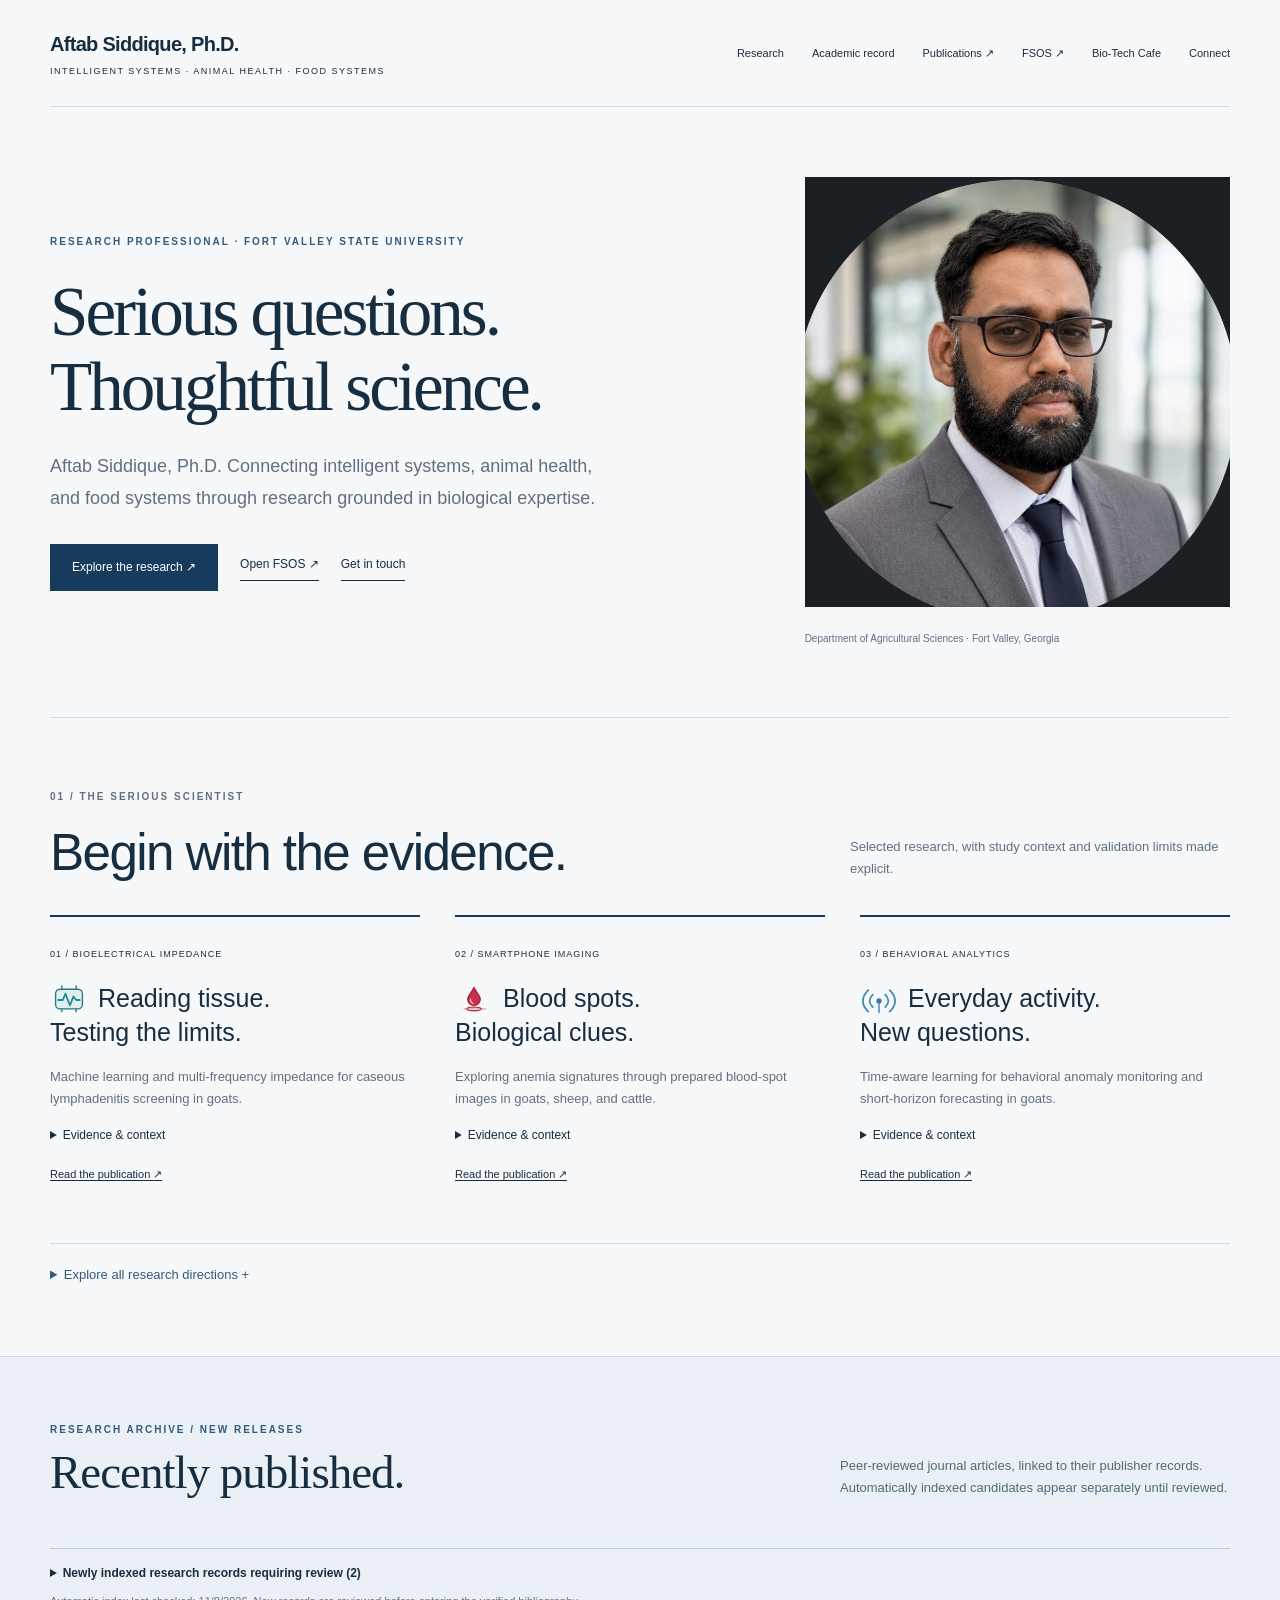
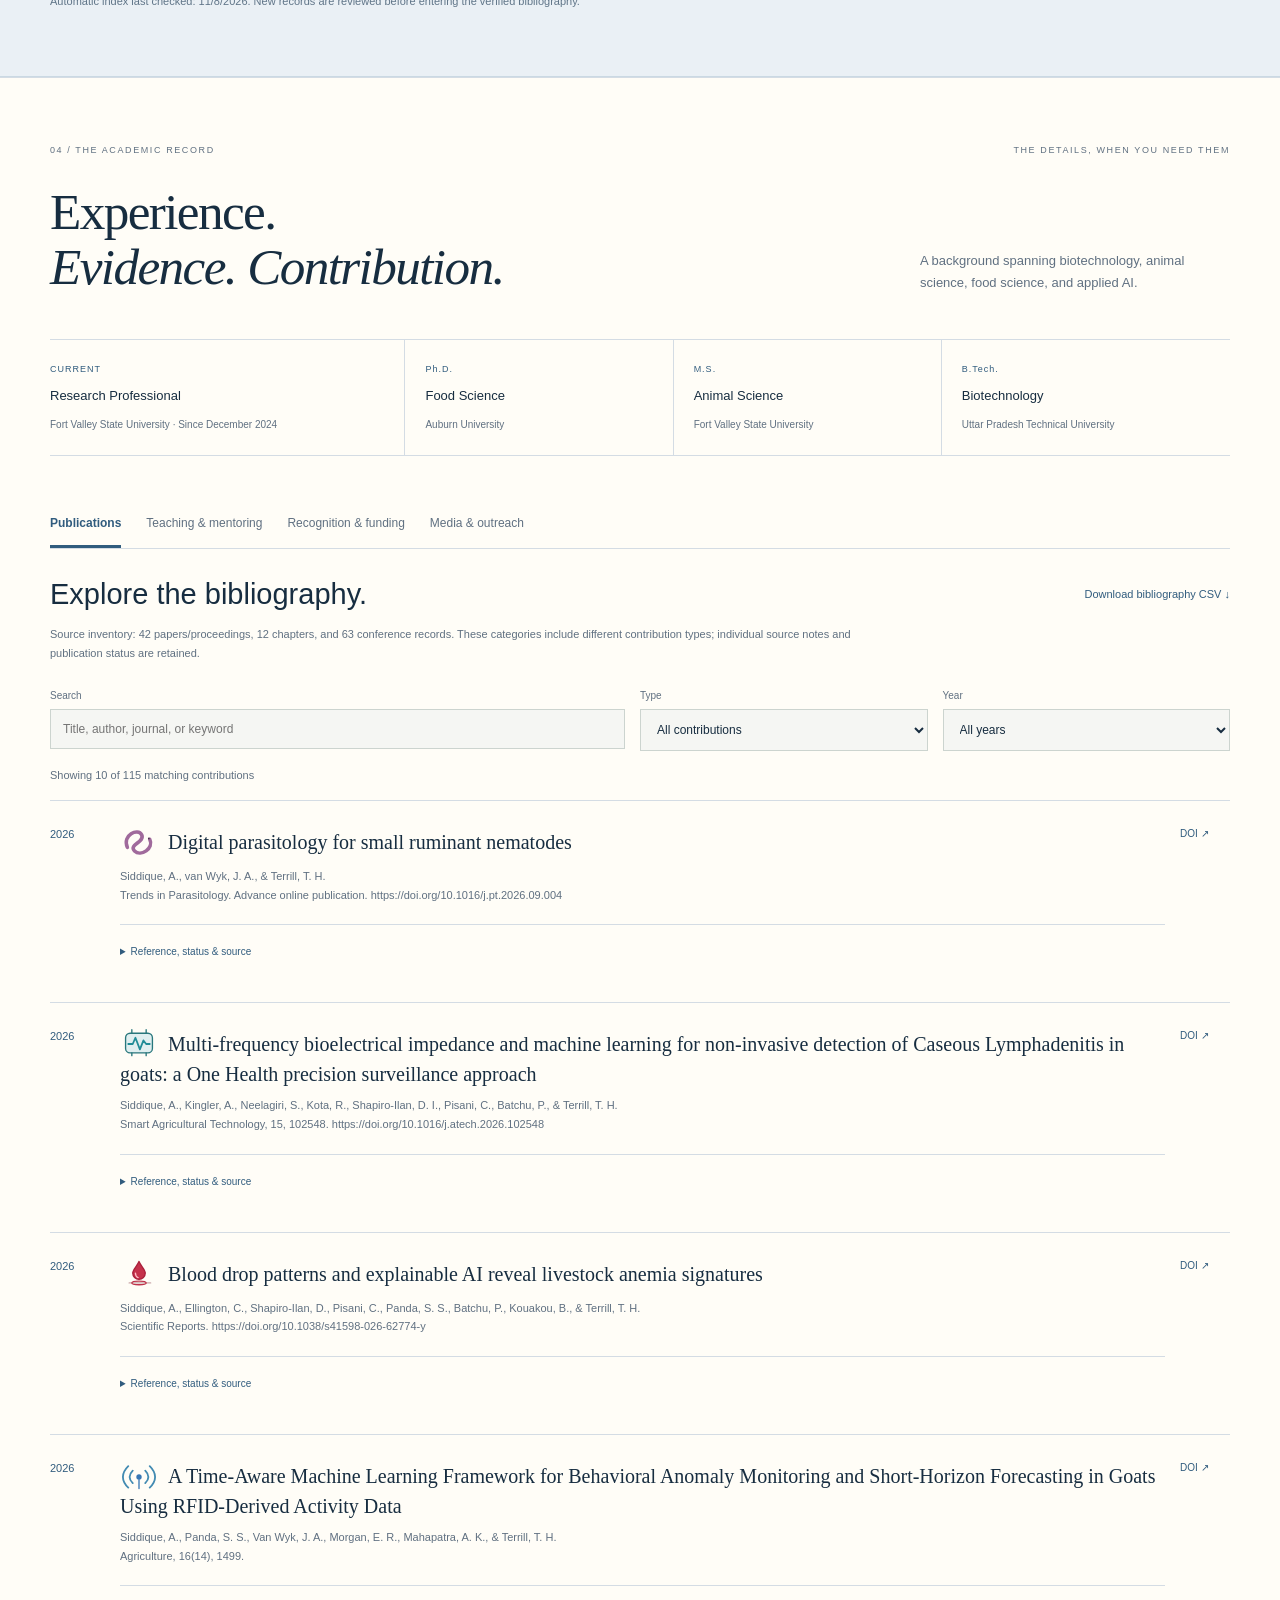
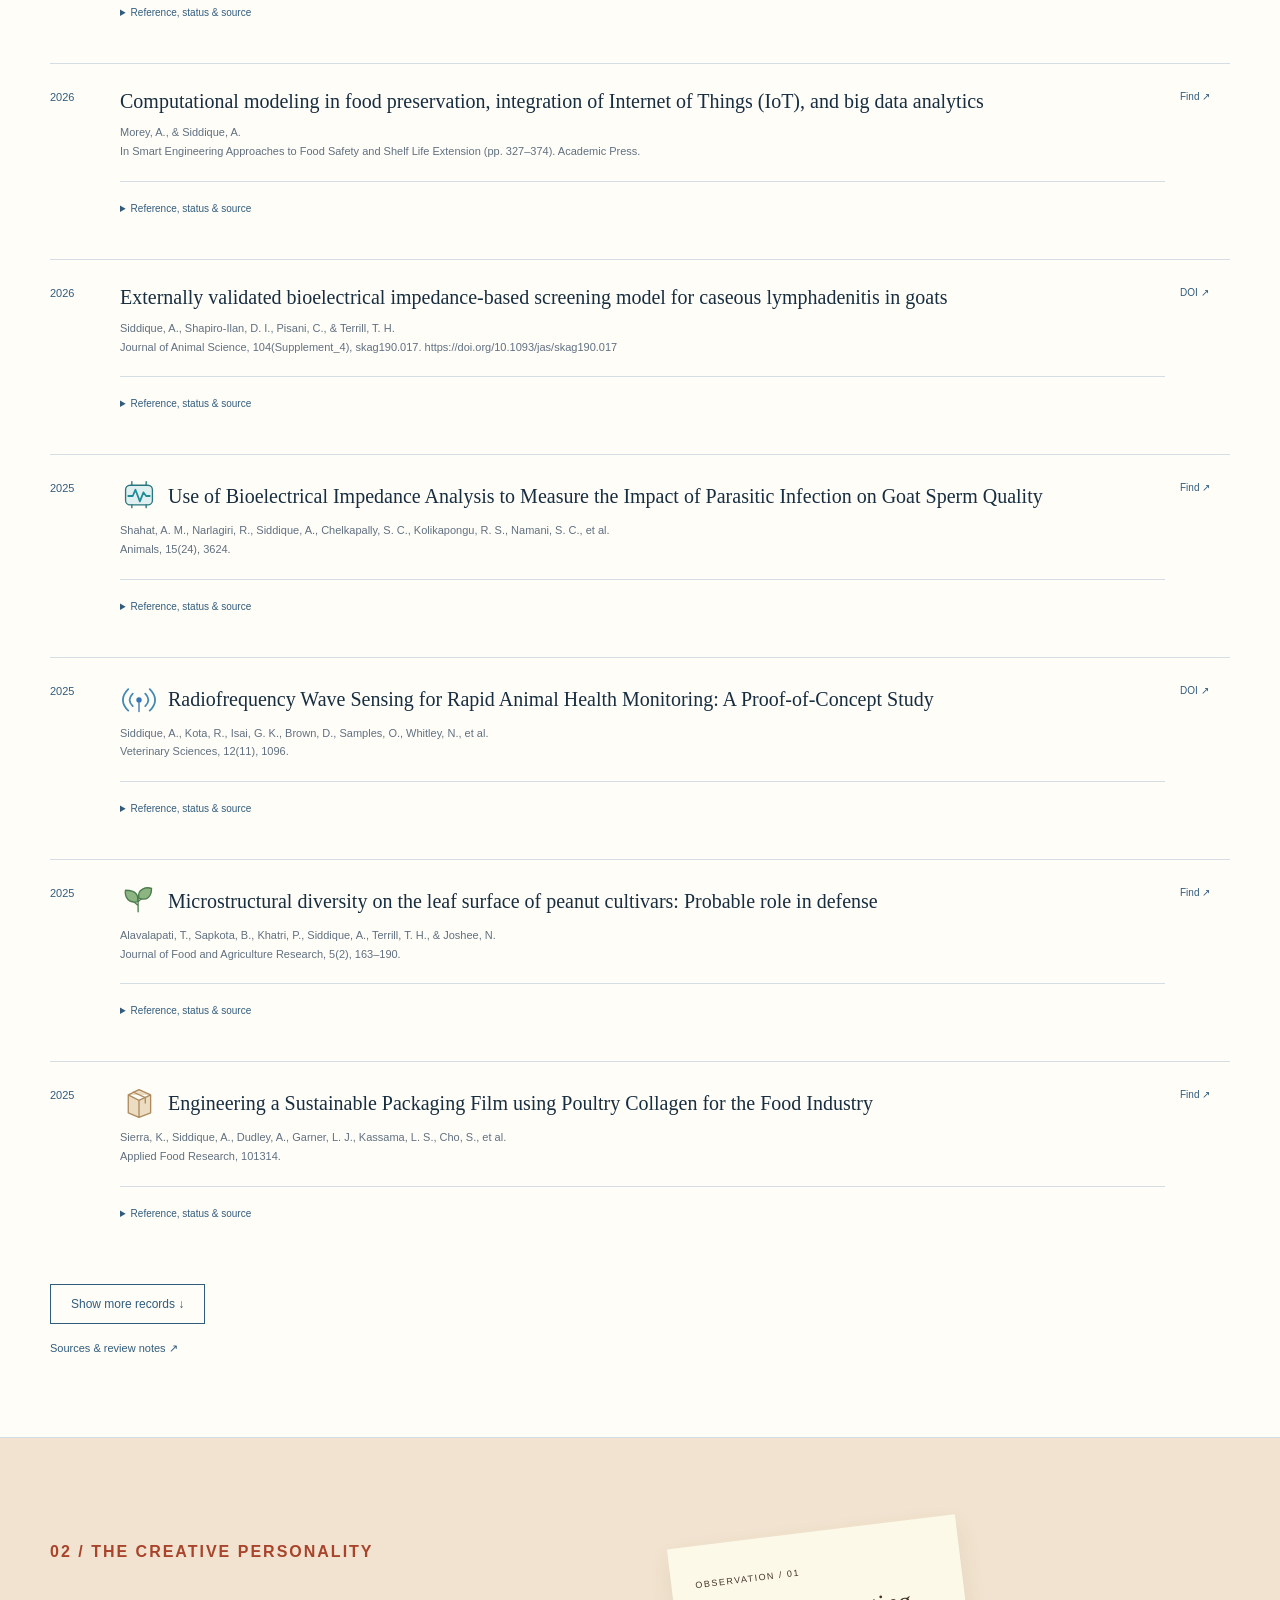
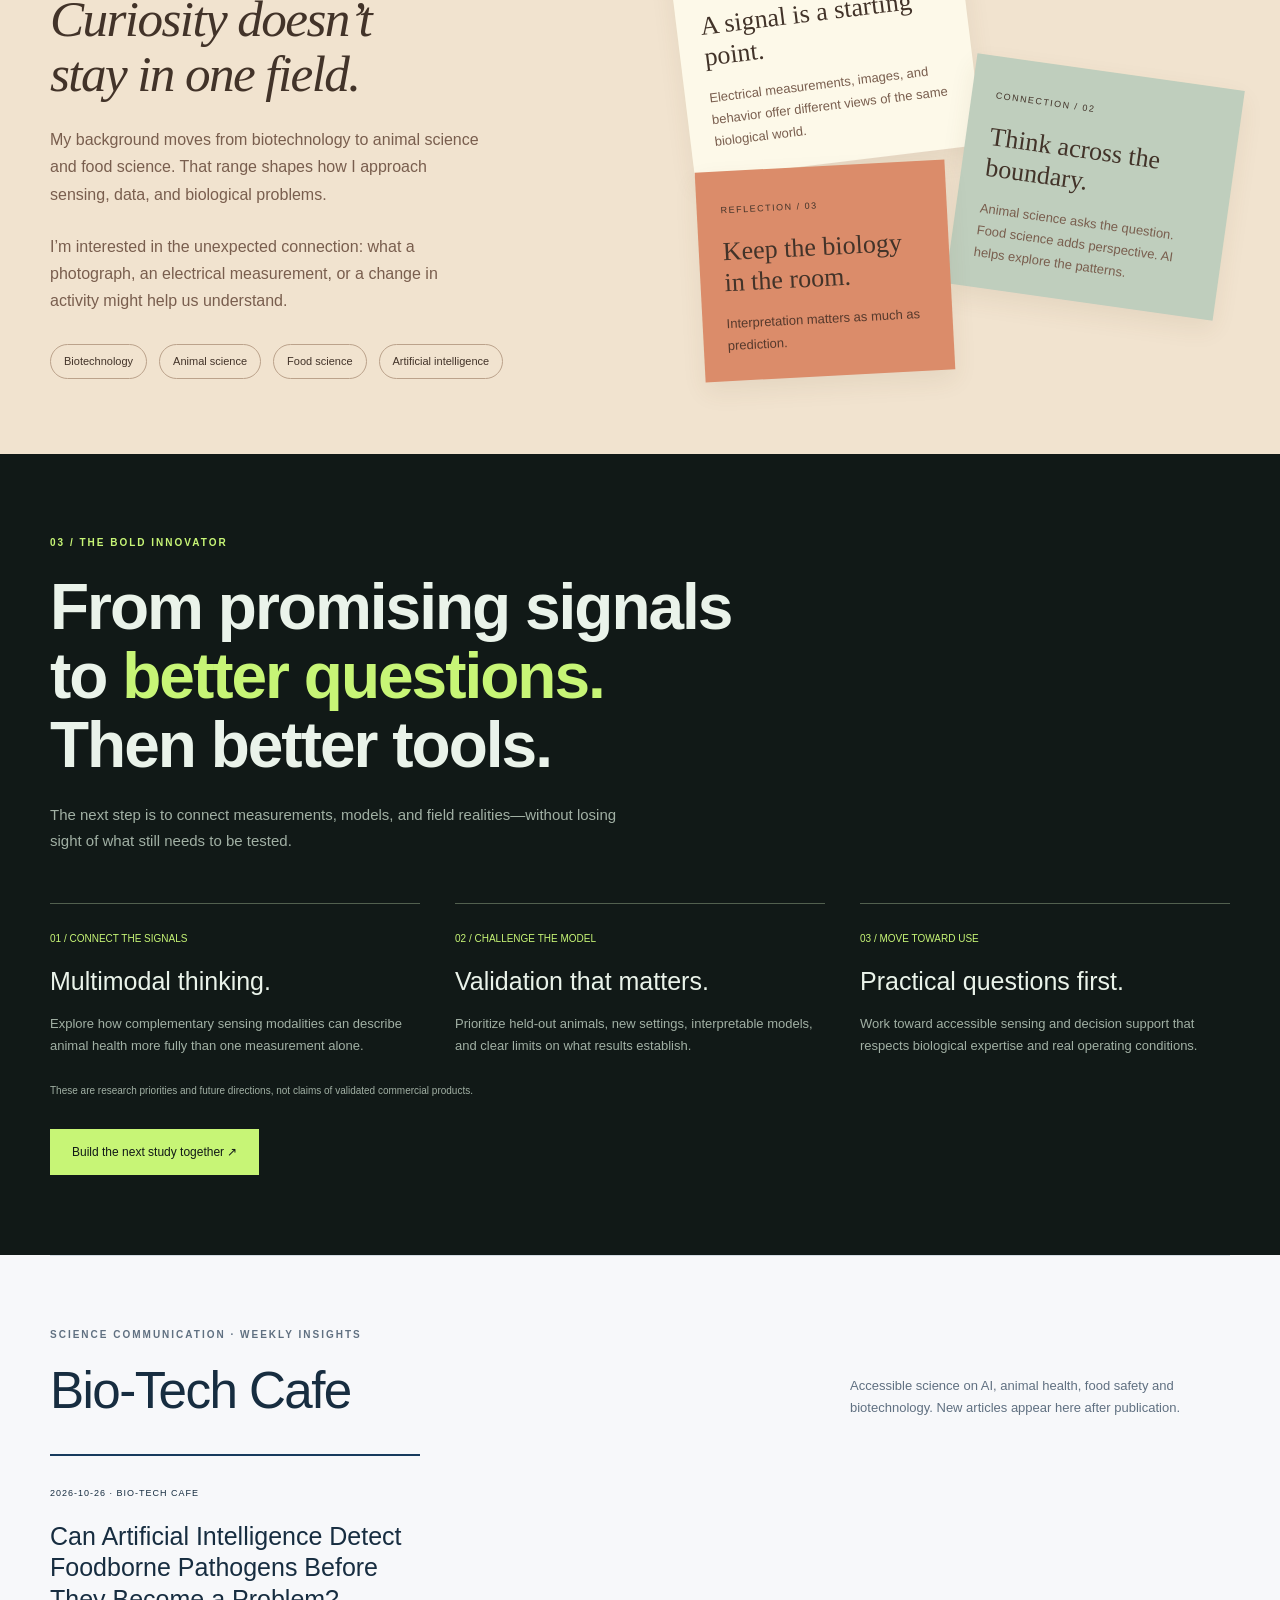
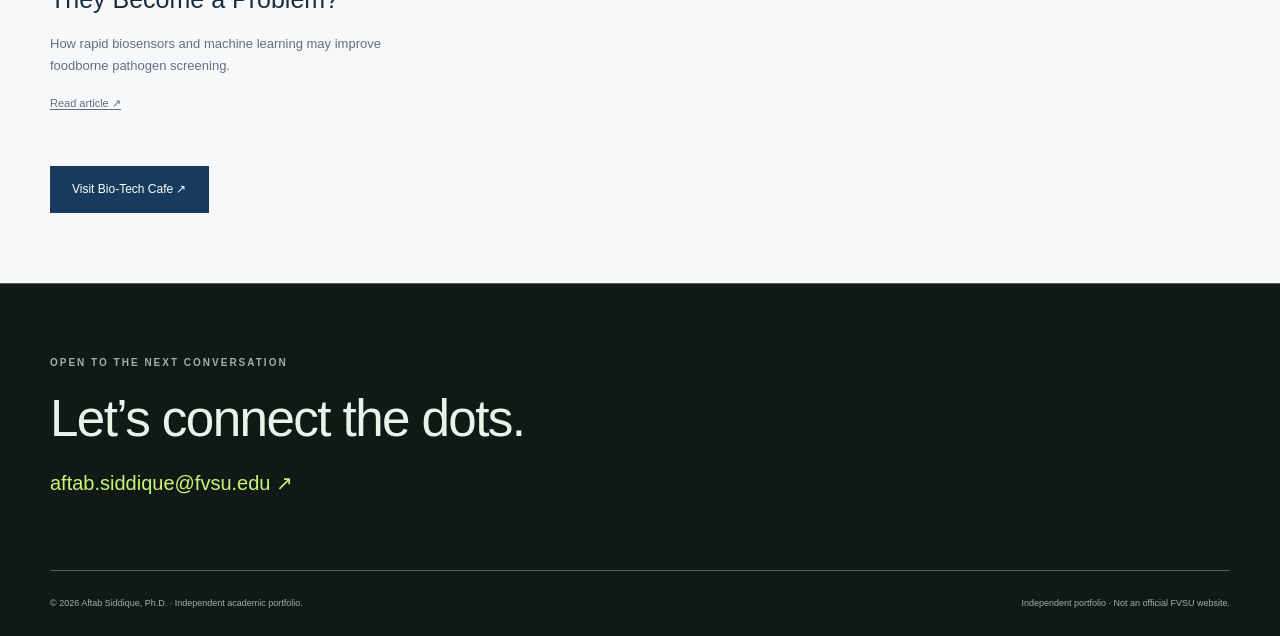
==== commit 39db5e4f: "Restore original portfolio homepage; retain updated publications and research archive" ====
--- a/index.html
+++ b/index.html
@@ -1,178 +1,3 @@
-<!doctype html>
-<html lang="en">
-<head>
-<meta charset="utf-8">
-<meta name="viewport" content="width=device-width,initial-scale=1">
-<meta name="color-scheme" content="light">
-<title>Aftab Siddique, Ph.D. | Research, AI & Scientific Innovation</title>
-<meta name="description" content="Research portfolio of Aftab Siddique, Ph.D. — artificial intelligence, animal health, food science, entomology, intelligent sensing, and latest publications.">
-<style>
-:root{--ink:#0d2128;--text:#203239;--muted:#63757a;--paper:#f7f7f3;--line:#dce1dd;--accent:#8ee4d7;--deep:#071a22;--sea:#1b5c62;--warm:#e3dcce;--radius:4px}
-*{box-sizing:border-box}html{scroll-behavior:smooth}body{margin:0;background:var(--paper);color:var(--ink);font:15px/1.65 -apple-system,BlinkMacSystemFont,"Segoe UI",Arial,sans-serif;-webkit-font-smoothing:antialiased}a{color:inherit;text-decoration:none}button{font:inherit}button:focus-visible,a:focus-visible{outline:3px solid #3aada5;outline-offset:4px}::selection{background:#9de8d9;color:#081f26}.container{max-width:1370px;width:calc(100% - 96px);margin:0 auto}.sr-only{position:absolute;width:1px;height:1px;overflow:hidden;clip:rect(0,0,0,0);white-space:nowrap}
-.top-notice{background:#d9e9e4;color:#1b514c;border-bottom:1px solid #c5d9d2;font-size:10px;letter-spacing:.2em;text-align:center;text-transform:uppercase;padding:8px 12px;font-weight:750}.site-nav{background:rgba(247,247,243,.95);backdrop-filter:blur(18px);position:sticky;top:0;z-index:12;border-bottom:1px solid #dbe0dc}.nav-inner{display:flex;min-height:81px;align-items:center;justify-content:space-between;gap:30px}.identity{display:flex;align-items:baseline;gap:10px;min-width:0}.identity b{font-size:17px;letter-spacing:-.065em;font-weight:800}.identity span{font-size:10px;letter-spacing:.22em;color:#577075;font-weight:750;white-space:nowrap}.nav-links{display:flex;align-items:center;gap:34px}.nav-links a{font-size:11px;font-weight:750;letter-spacing:.07em;transition:color .2s}.nav-links a:hover{color:#228b83}.nav-contact{border:1px solid #18383d;padding:11px 16px;white-space:nowrap}.nav-contact:hover{background:#0a252d;color:white!important}
-.hero{background:#0b2029;color:#eef6f0;position:relative;overflow:hidden}.hero:before{content:"";position:absolute;inset:0;background:radial-gradient(ellipse at 95% 16%,rgba(42,111,111,.25),transparent 45%),radial-gradient(ellipse at -7% 105%,rgba(71,114,124,.16),transparent 45%);pointer-events:none}.hero:after{content:"";position:absolute;inset:0;opacity:.1;background-image:linear-gradient(100deg,transparent 49.85%,rgba(227,244,236,.3) 50%,transparent 50.15%);background-size:34px 34px;pointer-events:none}.hero-grid{position:relative;z-index:1;display:grid;grid-template-columns:minmax(0,1fr) minmax(450px,.92fr);gap:75px;min-height:698px;align-items:center;padding:62px 0 76px}.overline{font-size:10px;letter-spacing:.22em;font-weight:800;text-transform:uppercase;display:flex;gap:14px;align-items:center}.overline .pin{height:6px;width:6px;border-radius:50%;background:#8ce3d3;box-shadow:0 0 0 4px rgba(140,227,211,.09)}.hero-copy .overline{color:#8adace}.hero h1{font-family:Georgia,"Times New Roman",serif;font-weight:400;font-size:clamp(62px,6.1vw,105px);line-height:1.06;letter-spacing:-.059em;margin:37px 0 27px}.hero h1 em{color:#95ddd1;font-weight:400}.hero-copy>p{color:#acc2c3;max-width:490px;font-size:16px;line-height:1.87;margin:0}.hero-actions{display:flex;align-items:center;gap:27px;margin-top:39px;flex-wrap:wrap}.button-solid{display:inline-flex;align-items:center;justify-content:space-between;gap:27px;padding:17px 19px;background:#d5efe6;color:#0b3133;font-size:11px;font-weight:800;letter-spacing:.085em;transition:transform .2s,background .2s}.button-solid:hover{background:#9ee0d5;transform:translateY(-2px)}.text-link{font-size:11px;font-weight:800;letter-spacing:.1em;color:#cce1da;border-bottom:1px solid #6a898a;padding-bottom:6px}.hero-index{display:flex;gap:27px;align-items:center;margin-top:63px;padding-top:22px;border-top:1px solid rgba(218,237,234,.16);max-width:450px}.hero-index span{display:block;color:#729496;font-size:9px;text-transform:uppercase;letter-spacing:.14em;font-weight:800}.hero-index strong{display:block;font-family:Georgia,serif;color:#e4efe8;font-weight:400;font-size:15px;margin-top:5px}
-.lab{background:#102d37;border:1px solid #2b5358;box-shadow:0 36px 75px rgba(0,0,0,.24);min-width:0;position:relative;overflow:hidden}.lab-top{display:flex;align-items:center;justify-content:space-between;padding:19px 23px;border-bottom:1px solid #2a4b51}.lab-title{font-weight:800;letter-spacing:.19em;text-transform:uppercase;font-size:10px;color:#d2e5e0}.lab-status{color:#85b8b2;font-size:9px;letter-spacing:.09em;display:flex;align-items:center;gap:7px}.lab-status:before{content:"";height:6px;width:6px;background:#9ce3cf;border-radius:50%;box-shadow:0 0 12px #9ce3cf}.lab-stage{position:relative;height:390px;overflow:hidden;background:radial-gradient(circle at 55% 47%,#183f47,#0b222a 75%)}.lab-stage:before{content:"";pointer-events:none;position:absolute;inset:0;background-image:linear-gradient(rgba(171,213,210,.065) 1px,transparent 1px),linear-gradient(90deg,rgba(171,213,210,.065) 1px,transparent 1px);background-size:24px 24px;mask-image:radial-gradient(circle at center,black,transparent 92%)}.lab-stage:after{content:"";pointer-events:none;position:absolute;inset:0;background:linear-gradient(90deg,rgba(8,26,34,.4),transparent 23%,transparent 80%,rgba(8,26,34,.4))}.lab-stage svg{position:relative;z-index:1;width:100%;height:100%;display:block}.display-group{opacity:0;transform:scale(.97);transform-origin:50% 50%;transition:opacity .45s ease,transform .55s ease;pointer-events:none}.display-group.active{opacity:1;transform:scale(1)}.orbit{transform-origin:312px 184px;animation:orbit 35s linear infinite}.orbit.reverse{animation-direction:reverse;animation-duration:49s}.wave-flow{stroke-dasharray:6 11;animation:flow 14s linear infinite}.drift{animation:breathe 5s ease-in-out infinite}.lab-edge{position:absolute;top:21px;left:24px;z-index:2;font-size:9px;color:#84b4ad;letter-spacing:.11em}.lab-coords{position:absolute;bottom:18px;right:22px;z-index:2;font-size:9px;color:#84b4ad;letter-spacing:.08em}.lab-bottom{border-top:1px solid #2b5358;background:#0d2630;padding:20px 23px 23px}.lab-label{display:flex;align-items:center;justify-content:space-between;gap:20px;color:#c5e2dd}.lab-label strong{font-size:12px;letter-spacing:.08em}.lab-label small{font-size:9px;letter-spacing:.11em;color:#86a7a9}.modes{display:flex;gap:8px;flex-wrap:wrap;margin-top:17px}.mode{border:1px solid #42636a;background:transparent;color:#9ebbb9;padding:10px 11px;font-weight:750;cursor:pointer;font-size:10px;letter-spacing:.04em;transition:background .25s,border-color .25s,color .25s}.mode:hover{border-color:#a4d9cf}.mode[aria-pressed="true"]{background:#c2e9df;color:#14343b;border-color:#c2e9df}.lab-disclaimer{margin:17px 0 0;color:#7e9c9d;font-size:10px;line-height:1.55}
-@keyframes orbit{to{transform:rotate(360deg)}}@keyframes flow{to{stroke-dashoffset:-220}}@keyframes breathe{50%{opacity:.4;transform:translateY(7px)}}
-.strap{border-bottom:1px solid var(--line);background:#eeeFEa}.strap-inner{display:flex;justify-content:space-between;align-items:center;gap:20px;min-height:78px}.strap .overline{color:#4a6667}.strap p{margin:0;color:#4b6465;font-size:12px}.section{padding:112px 0}.section-kicker{font-size:10px;letter-spacing:.22em;text-transform:uppercase;font-weight:800;color:#52757a}.section-title{font-family:Georgia,serif;font-weight:400;font-size:clamp(42px,5vw,70px);line-height:1.1;letter-spacing:-.046em;margin:21px 0 0}.section-head{display:flex;justify-content:space-between;gap:40px;align-items:end;margin-bottom:56px}.section-head p{font-size:14px;line-height:1.9;color:#60747a;max-width:425px;margin:0 0 6px}.disciplines{display:grid;grid-template-columns:repeat(3,minmax(0,1fr));border-top:1px solid #cbd4d1;border-left:1px solid #cbd4d1}.discipline{padding:37px 32px 29px;min-height:410px;border-right:1px solid #cbd4d1;border-bottom:1px solid #cbd4d1;background:#fbfcf9;display:flex;flex-direction:column;position:relative;overflow:hidden;transition:background .2s}.discipline:hover{background:#f1f7f3}.discipline:before{content:"";position:absolute;right:25px;top:31px;width:42px;height:42px;opacity:.65;background:radial-gradient(circle,transparent 25%,#75aaac 26%,#75aaac 29%,transparent 31%),linear-gradient(45deg,transparent 48%,#75aaac 49%,#75aaac 50%,transparent 52%);border-radius:50%}.discipline .card-no{color:#698385;font-size:10px;letter-spacing:.16em;font-weight:800}.discipline h3{font-family:Georgia,serif;font-size:30px;line-height:1.17;font-weight:400;letter-spacing:-.03em;max-width:250px;margin:63px 0 22px}.discipline .description{font-size:13px;line-height:1.9;color:#60767a;margin:0}.discipline .card-tail{display:flex;justify-content:space-between;gap:10px;margin-top:auto;padding-top:25px;align-items:center}.discipline .card-tail span{font-size:9px;color:#4d7377;letter-spacing:.1em;text-transform:uppercase;font-weight:800}.discipline .inspect{border:none;background:none;color:#1e555c;padding:4px 0;cursor:pointer;text-decoration:underline;text-underline-offset:5px;font-size:11px;font-weight:750}.discipline .details{color:#34535a;background:#e5f1eb;font-size:11px;line-height:1.7;padding:12px 14px;margin-top:15px;border-left:2px solid #6cafa7}.discipline .details[hidden]{display:none}
-.publications{background:#e6eeea;border-top:1px solid #d5e0db;border-bottom:1px solid #d5e0db}.publication-list{border-top:1px solid #b9cdc9}.publication{display:grid;grid-template-columns:175px minmax(0,1fr) 170px;gap:35px;align-items:center;padding:32px 0;border-bottom:1px solid #b9cdc9;transition:padding .25s}.publication:hover{padding-left:9px}.publication .date{font-size:10px;font-weight:800;letter-spacing:.1em;color:#4b7778}.publication h3{font-family:Georgia,serif;font-size:23px;font-weight:400;line-height:1.3;letter-spacing:-.015em;margin:0 0 9px;max-width:750px}.publication .venue{font-size:11px;letter-spacing:.06em;text-transform:uppercase;color:#60787a;font-weight:700}.publication a{justify-self:end;display:inline-block;white-space:nowrap;padding-bottom:6px;border-bottom:1px solid #658d8b;font-size:11px;font-weight:800;color:#225a5e;letter-spacing:.05em}.publication a:hover{color:#058176}.pub-footer{display:flex;align-items:center;justify-content:space-between;gap:30px;margin-top:24px}.pub-footer p{margin:0;max-width:610px;color:#577075;font-size:11px}.pub-footer a{font-size:11px;font-weight:800;border-bottom:1px solid #315b5e;padding-bottom:4px}
-.thinking{padding:112px 0 120px;overflow:hidden}.thinking-grid{display:grid;grid-template-columns:1fr 1fr;gap:90px;align-items:center}.thinking .section-title{margin-bottom:25px}.thinking-copy>p{font-size:15px;color:#617578;line-height:1.95;max-width:530px}.thinking-list{list-style:none;margin:31px 0 0;padding:0;border-top:1px solid #c9d3cd}.thinking-list li{border-bottom:1px solid #c9d3cd;padding:18px 0;display:flex;gap:20px;align-items:baseline;font-size:13px}.thinking-list b{color:#257473;font-size:10px;letter-spacing:.13em}.thinking-visual{background:#142e34;color:#d3e9e3;min-height:440px;padding:42px;display:flex;flex-direction:column;justify-content:space-between;position:relative;overflow:hidden}.thinking-visual:before{content:"";position:absolute;right:-85px;top:-75px;width:440px;height:440px;border:1px solid rgba(172,221,219,.2);border-radius:50%;box-shadow:0 0 0 48px rgba(135,207,205,.025),0 0 0 95px rgba(135,207,205,.022),0 0 0 150px rgba(135,207,205,.02)}.thinking-visual .diagram{position:relative;z-index:1;display:grid;grid-template-columns:1fr auto 1fr;gap:15px;align-items:center;margin:50px 0}.thinking-visual .diagram div{border:1px solid rgba(151,217,213,.4);padding:18px 13px;min-height:76px;font-size:11px;font-weight:750;letter-spacing:.12em;line-height:1.6;text-align:center}.thinking-visual .diagram .plus{color:#9fdfd1;font-size:19px}.thinking-visual .lower{font-family:Georgia,serif;font-size:23px;line-height:1.3;font-weight:400;position:relative;z-index:1}.thinking-visual .label{font-size:10px;letter-spacing:.2em;color:#a6c9c4;font-weight:800;text-transform:uppercase;position:relative;z-index:1}
-.footer{background:#0b232b;color:#e3ece6;padding:65px 0 26px}.footer-main{display:flex;justify-content:space-between;gap:40px;align-items:end}.footer h2{font:400 clamp(42px,5vw,72px)/1.12 Georgia,serif;letter-spacing:-.045em;margin:14px 0 0}.footer a.email{font:700 14px/1.6 Arial,sans-serif;color:#b9e2d7;border-bottom:1px solid #92c5b8;white-space:nowrap;padding-bottom:7px}.footer-base{border-top:1px solid #315058;margin-top:73px;padding-top:20px;display:flex;justify-content:space-between;gap:16px;color:#94aaa9;font-size:10px}.reveal{opacity:0;transform:translateY(17px);transition:opacity .7s ease,transform .7s ease}.reveal.visible{opacity:1;transform:none}
-@media(max-width:1150px){.hero-grid{grid-template-columns:1fr;gap:42px;padding:73px 0}.hero h1{font-size:clamp(57px,9vw,93px)}.lab{max-width:740px}.hero-index{margin-top:42px}.thinking-grid{gap:35px}.nav-links{gap:19px}}
-@media(max-width:760px){.container{width:calc(100% - 38px)}.nav-inner{min-height:73px}.identity span{display:none}.nav-links{gap:13px}.nav-links a:not(.nav-contact){display:none}.hero-grid{padding:61px 0 68px;gap:36px}.hero h1{font-size:clamp(52px,12vw,77px);margin:28px 0 25px}.hero-copy>p{font-size:14px}.hero-index{gap:20px}.lab-stage{height:300px}.lab-label{display:block}.lab-label small{display:block;margin-top:8px}.strap-inner{display:block;padding:20px 0}.strap p{margin-top:5px}.section{padding:70px 0}.section-head{display:block;margin-bottom:37px}.section-head p{margin-top:22px}.disciplines{grid-template-columns:1fr}.discipline{min-height:330px}.discipline h3{margin-top:46px}.publication{grid-template-columns:1fr;gap:13px;padding:25px 0}.publication h3{font-size:21px}.publication a{justify-self:start}.publication:hover{padding-left:0}.pub-footer{display:block}.pub-footer a{display:inline-block;margin-top:15px}.thinking{padding:70px 0}.thinking-grid{grid-template-columns:1fr}.thinking-visual{min-height:340px;padding:26px}.footer-main{display:block}.footer a.email{display:inline-block;margin-top:28px;white-space:normal}.footer-base{display:block}.footer-base span{display:block;margin-top:9px}}
-@media(prefers-reduced-motion:reduce){html{scroll-behavior:auto}*,*:before,*:after{animation:none!important;transition:none!important}.reveal{opacity:1;transform:none}}
-
-/* Archive access and newly indexed candidates retain the approved interface styling. */
-.publication-links{display:flex;flex-direction:column;align-items:flex-start;gap:9px}.publication-index{margin-top:27px;padding:18px 21px;border:1px solid #b9cdc9;background:#edf3ef}.publication-index summary{font-size:11px;font-weight:800;letter-spacing:.055em;color:#205d60;cursor:pointer}.publication-index p{margin:8px 0 16px;color:#5d7475;font-size:11px}.publication-index ul{list-style:none;margin:0;padding:0}.publication-index li{display:flex;gap:15px;align-items:flex-start;padding:11px 0;border-top:1px solid #d2dfd7}.publication-index time{flex:0 0 100px;color:#587b7a;font-size:10px;font-weight:700}.publication-index a{font-size:12px;color:#195c61;text-decoration:underline;text-underline-offset:3px}@media(max-width:760px){.publication-index li{display:block}.publication-index time{display:block;margin-bottom:4px}.publication-links{margin-top:11px}}
-</style>
-<script defer src="bibliography.js"></script>
-</head>
-<body>
-<header class="site-nav">
- <div class="container nav-inner">
-  <a class="identity" href="#top" aria-label="Aftab Siddique home"><b>AFTAB SIDDIQUE<span aria-hidden="true">.</span></b><span>Ph.D. / Research</span></a>
-  <nav class="nav-links" aria-label="Primary navigation"><a href="#work">Research</a><a href="#papers">Publications</a><a href="#approach">Approach</a><a href="archive.html#record">Academic record</a><a class="nav-contact" href="#connect">Let's collaborate <span aria-hidden="true">↗</span></a></nav>
- </div>
-</header>
-<main id="top">
-<section class="hero" aria-labelledby="hero-title">
- <div class="container hero-grid">
-  <div class="hero-copy">
-   <div class="overline"><span class="pin"></span> RESEARCH AT THE INTERSECTION</div>
-   <h1 id="hero-title">Find the signal.<br><em>Question the</em><br>model.</h1>
-   <p>I'm Aftab Siddique. I work where intelligent systems meet animal health, food science, and entomology—asking what data can reveal, and what it still cannot tell us.</p>
-   <div class="hero-actions"><a class="button-solid" href="#work">Explore the research <span aria-hidden="true">↗</span></a><a class="text-link" href="#papers">Latest publications <span aria-hidden="true">↗</span></a></div>
-   <div class="hero-index"><div><span>Domain 01</span><strong>Biological sensing</strong></div><div><span>Domain 02</span><strong>Explainable AI</strong></div><div><span>Domain 03</span><strong>Integrated IPM</strong></div></div>
-  </div>
-  <div class="lab" aria-label="Interactive conceptual research instrument">
-   <div class="lab-top"><span class="lab-title">Field notes / Interactive atlas</span><span class="lab-status">INTERACTIVE</span></div>
-   <div class="lab-stage">
-    <div class="lab-edge" id="visual-index">PLATE 01 / ELECTRICAL SIGNATURES</div><div class="lab-coords">CONCEPTUAL VIEW · NOT EXPERIMENTAL DATA</div>
-    <svg viewBox="0 0 624 390" role="img" aria-label="Conceptual visualization of scientific sensing, computer vision, or integrated pest management. Choose a channel to switch display.">
-     <defs>
-      <radialGradient id="halo"><stop offset="0" stop-color="#5aafac" stop-opacity=".16"/><stop offset="1" stop-color="#5aafac" stop-opacity="0"/></radialGradient>
-      <linearGradient id="wavecolor" x1="0" x2="1"><stop offset="0" stop-color="#4b898e"/><stop offset=".52" stop-color="#a8eee2"/><stop offset="1" stop-color="#5f9096"/></linearGradient>
-     </defs>
-     <circle cx="312" cy="184" r="171" fill="url(#halo)"/>
-     <g fill="none" stroke="#81b7af" stroke-opacity=".19" stroke-width="1"><circle cx="312" cy="184" r="149"/><circle cx="312" cy="184" r="112"/><circle cx="312" cy="184" r="75"/><path d="M312 12V357 M72 184H552"/><path d="M134 44L489 327 M490 42L133 325" stroke-dasharray="2 7"/></g>
-     <g class="orbit" fill="none" stroke="#b8e9d8" stroke-width="1" stroke-opacity=".55"><circle cx="312" cy="184" r="128" stroke-dasharray="24 260 18 260 22 260"/><path d="M181 184H193M431 184H443M312 54V67M312 300V313"/></g>
-     <g class="orbit reverse" stroke="#e2ca93" fill="none" stroke-width="1" stroke-opacity=".36"><circle cx="312" cy="184" r="91" stroke-dasharray="4 45 4 45 4 45 4 45"/></g>
-     <g id="mode-bia" class="display-group active" data-mode="bia">
-      <g fill="none" stroke="url(#wavecolor)" stroke-width="2.5"><path d="M66 192C95 192 96 176 120 176S144 230 169 225 199 108 230 119 258 251 283 231 315 140 339 151 359 228 393 219 431 125 463 145 489 210 517 202 540 193 557 193"/></g>
-      <path class="wave-flow" d="M66 192C95 192 96 176 120 176S144 230 169 225 199 108 230 119 258 251 283 231 315 140 339 151 359 228 393 219 431 125 463 145 489 210 517 202 540 193 557 193" fill="none" stroke="#d7f3df" stroke-opacity=".72" stroke-width="1.5"/>
-      <g fill="#a5e1d6" stroke="#bdebe0" stroke-width="1"><circle cx="120" cy="176" r="3"/><circle cx="230" cy="119" r="4"/><circle cx="339" cy="151" r="3"/><circle cx="463" cy="145" r="4"/></g>
-      <g fill="none" stroke="#a0c9c5" stroke-width="1" stroke-opacity=".45"><path d="M127 174L123 128H180"/><path d="M397 218L418 271H488"/><circle cx="312" cy="184" r="19"/></g><g fill="#b1d6cd" font-size="10" letter-spacing="2" font-family="monospace"><text x="182" y="129">BIOIMPEDANCE</text><text x="410" y="286">PHASE RESPONSE</text></g>
-      <g fill="none" stroke="#e1d39a" stroke-width="1.3"><path d="M285 183H339"/><path d="M312 156V210"/></g>
-     </g>
-     <g id="mode-vision" class="display-group" data-mode="vision">
-      <g fill="none" stroke="#b1e3d8" stroke-width="1"><path d="M210 85V70H227 M398 85V70H381 M210 271V286H227 M398 271V286H381" stroke-width="2"/></g>
-      <g class="drift" fill="#75d8c3" fill-opacity=".12" stroke="#9adbd3"><path d="M289 111C319 84 365 99 377 133C390 170 381 230 344 253C307 271 260 243 247 204C236 170 257 130 289 111Z"/><path d="M293 130C327 108 350 129 355 159C368 189 351 223 322 231C289 239 266 215 268 183C263 158 268 142 293 130Z" stroke-dasharray="5 7"/></g>
-      <g fill="#b9e6d8" opacity=".8"><circle cx="289" cy="111" r="3"/><circle cx="377" cy="133" r="3"/><circle cx="344" cy="253" r="3"/><circle cx="247" cy="204" r="3"/><circle cx="322" cy="231" r="3"/></g>
-      <path d="M289 111L195 77H131M344 253L421 286H488" fill="none" stroke="#a4c4bb" stroke-opacity=".65"/>
-      <g fill="#b1d6cd" font-size="10" letter-spacing="2" font-family="monospace"><text x="130" y="68">FEATURE SPACE</text><text x="426" y="302">SEGMENTATION</text></g>
-      <g fill="none" stroke="#e1d39a" stroke-width="1"><path d="M205 184H415M312 76V289" stroke-dasharray="2 9"/></g>
-     </g>
-     <g id="mode-ipm" class="display-group" data-mode="ipm">
-      <g fill="none" stroke="#a6e6d9" stroke-width="2"><path d="M312 275C306 226 311 180 312 115"/><path d="M311 169C276 116 240 114 216 123 220 166 261 188 311 169Z"/><path d="M313 217C345 169 381 161 412 177 401 213 360 239 313 217Z"/></g>
-      <g fill="none" stroke="#b0d4c9" stroke-width=".9" stroke-opacity=".7"><path d="M218 124L307 167M238 145L250 123M257 155L269 126M278 165L291 135M407 179L316 215M385 195L381 170M364 207L356 179M343 215L336 188"/></g>
-      <g fill="none" stroke="#dfd19c" stroke-width="1.5"><ellipse cx="343" cy="108" rx="12" ry="17" transform="rotate(31 343 108)"/><path d="M343 90L341 77M351 97L364 88M334 105L320 100M334 115L320 126M350 117L366 133"/></g>
-      <g fill="none" stroke="#e2ca93" stroke-opacity=".45"><circle cx="342" cy="110" r="47" stroke-dasharray="4 6"/><path d="M373 76L439 61H496"/></g>
-      <g fill="#b1d6cd" font-size="10" letter-spacing="2" font-family="monospace"><text x="407" y="53">HOST–PEST SYSTEM</text><text x="108" y="303">INTEGRATED IPM</text></g>
-      <path d="M313 274L227 298H112" fill="none" stroke="#8fbfb5" stroke-opacity=".7"/>
-     </g>
-     <g font-family="monospace" font-size="9" letter-spacing="2" fill="#709d9b"><text x="35" y="353">RESEARCH ATLAS</text><text x="508" y="353">01 / 03</text></g>
-    </svg>
-   </div>
-   <div class="lab-bottom"><div class="lab-label"><strong id="mode-label">01 / Bioelectrical signatures</strong><small id="mode-description">Non-invasive sensing</small></div>
-    <div class="modes" role="group" aria-label="Choose research visualization"><button class="mode" data-target="bia" aria-pressed="true">Bioimpedance</button><button class="mode" data-target="vision" aria-pressed="false">Computer vision</button><button class="mode" data-target="ipm" aria-pressed="false">Entomology / IPM</button></div>
-    <p class="lab-disclaimer">Interactive scientific illustration. These are conceptual graphics, not measurements, experimental predictions, or diagnostic outputs.</p>
-   </div>
-  </div>
- </div>
-</section>
-<div class="strap"><div class="container strap-inner"><div class="overline"><span class="pin" style="background:#3e928a"></span> PRECISION WITH CONTEXT</div><p>Biological evidence first. Intelligent analysis second. Practical interpretation always.</p></div></div>
-<section class="section" id="work" aria-labelledby="work-title">
- <div class="container"><div class="section-head reveal"><div><div class="section-kicker">01 / SELECTED DISCIPLINES</div><h2 class="section-title" id="work-title">Science doesn't<br>stay in its lane.</h2></div><p>The work spans seemingly separate fields, but each project follows the same principle: define the biological question, evaluate the signal, and challenge the model's limits.</p></div>
- <div class="disciplines">
-  <article class="discipline reveal"><div class="card-no">RESEARCH DOMAIN / 01</div><h3>Signals hidden in animal physiology.</h3><p class="description">Bioelectrical impedance, radiofrequency sensing, blood-pattern imaging, and interpretable models for precision livestock research.</p><div class="card-tail"><span>ANIMAL HEALTH · AI</span><button class="inspect" type="button" aria-expanded="false" aria-controls="detail1">Inspect approach +</button></div><p class="details" id="detail1" hidden>Start with animal-level validation and reference physiology. Compare sensor signals with established measures; don't mistake a promising classifier for a clinical diagnostic.</p></article>
-  <article class="discipline reveal"><div class="card-no">RESEARCH DOMAIN / 02</div><h3>Visual intelligence for safer food.</h3><p class="description">Spectral and image-based inspection, machine learning, and quantitative methods applied to food systems and biological materials.</p><div class="card-tail"><span>FOOD SCIENCE · VISION</span><button class="inspect" type="button" aria-expanded="false" aria-controls="detail2">Inspect approach +</button></div><p class="details" id="detail2" hidden>Evaluate imaging systems under realistic variation, including independent samples, production settings, and interpretable error analysis.</p></article>
-  <article class="discipline reveal"><div class="card-no">RESEARCH DOMAIN / 03</div><h3>Intelligence inside ecological systems.</h3><p class="description">Entomology, arthropod pest management, biological control, and data-supported decision-making for agricultural resilience.</p><div class="card-tail"><span>ENTOMOLOGY · IPM</span><button class="inspect" type="button" aria-expanded="false" aria-controls="detail3">Inspect approach +</button></div><p class="details" id="detail3" hidden>Link treatment performance to host plants, field context, and uncertainty. Use transparent models to support—but not replace—biological expertise.</p></article>
- </div></div>
-</section>
-<section class="section publications" id="papers" aria-labelledby="pub-title"><div class="container">
- <div class="section-head reveal"><div><div class="section-kicker">02 / NEW RESEARCH</div><h2 class="section-title" id="pub-title">Recently published.</h2></div><p>Latest reviewed journal publications with direct DOI links, supported by an automatically updated research index.</p></div>
- <div class="publication-list" aria-live="polite" aria-label="Recently published journal articles">
-  <article class="publication reveal"><div class="date">31 OCT 2026<br>ANIMALS</div><div><h3>Assessing the Incremental Value of Environment-Aware Bioelectrical Impedance Sensing for Machine Learning-Based Anemia Risk Monitoring in Goats</h3><span class="venue">Animal health / multimodal machine learning</span></div><a href="https://doi.org/10.3390/ani16213441" rel="noopener noreferrer" target="_blank">View DOI ↗</a></article>
-  <article class="publication reveal"><div class="date">26 OCT 2026<br>INSECTS</div><div><h3>Interpretable Machine Learning Prediction of <em>Bemisia tabaci</em> Mortality Across Squash Cultivars and IPM Treatments</h3><span class="venue">Entomology / explainable AI / IPM</span></div><a href="https://doi.org/10.3390/insects17111104" rel="noopener noreferrer" target="_blank">View DOI ↗</a></article>
-  <article class="publication reveal"><div class="date">30 SEP 2026<br>TRENDS IN PARASITOLOGY</div><div><h3>Digital parasitology for small ruminant nematodes</h3><span class="venue">Parasite monitoring / digital methods</span></div><a href="https://doi.org/10.1016/j.pt.2026.09.004" rel="noopener noreferrer" target="_blank">View DOI ↗</a></article>
- </div>
- <div class="pub-footer"><p>Featured papers are drawn from the reviewed bibliography. <span id="paper-feed-status">The latest index is being checked.</span> All other publications and conference records remain available in the full academic archive.</p><div class="publication-links"><a href="archive.html#record">Complete academic record ↗</a><a href="bibliography.csv" download>Download bibliography CSV ↓</a><a href="https://scholar.google.com/citations?user=gdg-b8kAAAAJ&hl=en" target="_blank" rel="noopener noreferrer">Google Scholar ↗</a></div></div>
- </div></section>
-<section class="thinking" id="approach" aria-labelledby="approach-title"><div class="container thinking-grid"><div class="thinking-copy reveal"><div class="section-kicker">03 / THE RESEARCH APPROACH</div><h2 class="section-title" id="approach-title">More than a<br>prediction.</h2><p>Technology becomes meaningful when it strengthens scientific reasoning. The goal is not to make research look futuristic; it's to make complex systems easier to understand, evaluate, and improve.</p><ul class="thinking-list"><li><b>01</b><span>Measure what the biology can support.</span></li><li><b>02</b><span>Test whether a model generalizes beyond its training set.</span></li><li><b>03</b><span>Translate evidence into useful, human-reviewed decisions.</span></li></ul></div><div class="thinking-visual reveal"><div class="label">MODEL / SCIENCE / VALIDATION</div><div class="diagram"><div>PHYSIOLOGY<br>+ ENVIRONMENT</div><span class="plus">↔</span><div>INTELLIGENT<br>INTERPRETATION</div></div><div class="lower">A better question is often more valuable than another algorithm.</div></div></div></section>
-</main>
-<footer class="footer" id="connect"><div class="container"><div class="footer-main"><div><div class="section-kicker" style="color:#9dc9be">04 / THE NEXT COLLABORATION</div><h2>Let's build the<br>next question.</h2></div><a class="email" href="mailto:aftab.siddique@fvsu.edu">aftab.siddique@fvsu.edu ↗</a></div><div class="footer-base"><span>© 2026 Aftab Siddique, Ph.D. · Independent research portfolio.</span><span>Not an official Fort Valley State University website · <a href="archive.html#record">Full academic archive ↗</a></span></div></div></footer>
-<script>
-(()=>{
-'use strict';
-const details={bia:['01 / Bioelectrical signatures','Non-invasive sensing','PLATE 01 / ELECTRICAL SIGNATURES'],vision:['02 / Machine vision','Interpretable image analysis','PLATE 02 / FEATURE SPACES'],ipm:['03 / Ecological intelligence','Entomology and integrated IPM','PLATE 03 / HOST–PEST SYSTEMS']};
-const buttons=document.querySelectorAll('.mode');
-buttons.forEach(button=>button.addEventListener('click',()=>{
- const id=button.dataset.target;if(!details[id])return;
- buttons.forEach(b=>b.setAttribute('aria-pressed',String(b===button)));
- document.querySelectorAll('.display-group').forEach(g=>g.classList.toggle('active',g.dataset.mode===id));
- const [title,description,plate]=details[id];
- document.getElementById('mode-label').textContent=title;
- document.getElementById('mode-description').textContent=description;
- document.getElementById('visual-index').textContent=plate;
-}));
-document.querySelectorAll('.inspect').forEach(button=>button.addEventListener('click',()=>{
- const target=document.getElementById(button.getAttribute('aria-controls'));
- const open=button.getAttribute('aria-expanded')==='true';
- button.setAttribute('aria-expanded',String(!open));button.textContent=open?'Inspect approach +':'Close approach −';target.hidden=open;
-}));
-const nodes=[...document.querySelectorAll('.reveal')];
-if(!('IntersectionObserver' in window)||window.matchMedia('(prefers-reduced-motion: reduce)').matches){nodes.forEach(el=>el.classList.add('visible'));return;}
-const observer=new IntersectionObserver(entries=>{entries.forEach(entry=>{if(entry.isIntersecting){entry.target.classList.add('visible');observer.unobserve(entry.target)}})},{threshold:.07,rootMargin:'0px 0px -20px 0px'});
-nodes.forEach(el=>observer.observe(el));
-})();
-</script>
-
-<script>
-/* Presentation-only publication sync. The reviewed bibliography remains the source of truth. */
-document.addEventListener('DOMContentLoaded', async () => {
-  'use strict';
-  const list=document.querySelector('#papers .publication-list');
-  const info=document.getElementById('paper-feed-status');
-  const curated=window.BIBLIOGRAPHY && window.BIBLIOGRAPHY.papers;
-  if(!list||!Array.isArray(curated)) { if(info)info.textContent='The complete academic archive remains available.';return; }
-  const esc=x=>String(x??'').replace(/[&<>"']/g,k=>({'&':'&amp;','<':'&lt;','>':'&gt;','"':'&quot;',"'":'&#39;'}[k]));
-  const doi=x=>String(x||'').toLowerCase().replace(/^https?:\/\/(?:dx\.)?doi\.org\//,'').trim();
-  const valid=x=>{try{const u=new URL(x);return u.protocol==='https:'&&u.hostname==='doi.org'?u.href:''}catch{return ''}};
-  const published=curated.filter(x=>x.kind==='paper'&&x.direct&&valid(x.href)&&!/^(PS\d|PSI|PSV|\d+[\s.])/.test(x.title||'')&&!/preprint|ebook|conference|proceedings/i.test(x.venue||''));
-  let feed={papers:[],updated_at:null};
-  try {const response=await fetch('generated/latest.json',{cache:'no-store'});if(response.ok)feed=await response.json()}catch(e){/* Keep curated paper cards visible on network errors. */}
-  const dated=new Map((Array.isArray(feed.papers)?feed.papers:[]).map(x=>[doi(x.doi||x.url),x.date]));
-  const entries=published.map(p=>({...p,pubdate:p.published||dated.get(doi(p.href))||null})).filter(p=>/^\d{4}-\d{2}-\d{2}$/.test(p.pubdate||'')).sort((a,b)=>b.pubdate.localeCompare(a.pubdate)).slice(0,3);
-  if(entries.length===3) {
-    list.innerHTML=entries.map(p=>{
-      const journal=(p.venue||'Journal').split(/,|\. Advance/)[0].trim();
-      const date=new Date(p.pubdate+'T12:00:00Z').toLocaleDateString('en-GB',{day:'2-digit',month:'short',year:'numeric',timeZone:'UTC'}).toUpperCase();
-      const title=esc(p.title).replace(/Bemisia tabaci/g,'<em>Bemisia tabaci</em>');
-      return '<article class="publication reveal visible"><div class="date">'+esc(date)+'<br>'+esc(journal.toUpperCase())+'</div><div><h3>'+title+'</h3><span class="venue">Peer-reviewed journal article / '+esc(p.year)+'</span></div><a href="'+esc(valid(p.href))+'" rel="noopener noreferrer" target="_blank">View DOI ↗</a></article>';
-    }).join('');
-  }
-  if(info)info.textContent=feed.updated_at?'Research index last checked '+new Date(feed.updated_at).toLocaleDateString('en-US',{year:'numeric',month:'short',day:'numeric'})+'.':'Reviewed bibliography; live index unavailable at present.';
-  const known=new Set(curated.map(p=>doi(p.href)));
-  const candidates=(Array.isArray(feed.papers)?feed.papers:[]).filter(p=>{
-    const title=String(p.title||''),venue=String(p.venue||''),url=valid(p.doi||p.url);
-    return url&&!known.has(doi(url))&&String(p.date||'')>='2026-09-01'&&!/^(PS\d|PSI|PSV|\d+[\s.])/.test(title)&&!/preprint|zenodo|ebook|journal of animal science|conference|proceedings/i.test(venue);
-  }).sort((a,b)=>String(b.date).localeCompare(String(a.date))).slice(0,5);
-  if(candidates.length){
-    const details=document.createElement('details');details.className='publication-index';
-    details.innerHTML='<summary>Newly indexed research · pending bibliographic review ('+candidates.length+')</summary><p>Automatically found records. These are not yet part of the verified publications inventory.</p><ul>'+candidates.map(p=>'<li><time>'+esc(p.date)+'</time><a href="'+esc(valid(p.url||p.doi))+'" target="_blank" rel="noopener noreferrer">'+esc(p.title)+' — '+esc(p.venue)+'</a></li>').join('')+'</ul>';
-    list.insertAdjacentElement('afterend',details);
-  }
-});
-</script>
-
-</body>
-</html>+<!doctype html><html lang="en"><head><meta charset="utf-8"><meta name="viewport" content="width=device-width,initial-scale=1"><title>Aftab Siddique, Ph.D. | Research, Teaching & Innovation</title><style>*{box-sizing:border-box}html{scroll-behavior:smooth}body{margin:0;font:15px/1.7 Arial,sans-serif;color:#172d40;background:#f7f8fa}a{color:inherit;text-decoration:none}a:hover{text-decoration:underline;text-underline-offset:5px}button{font:inherit;cursor:pointer}a:focus-visible,button:focus-visible,summary:focus-visible{outline:3px solid #1479c1;outline-offset:5px}h1,h2,h3,p,figure{margin:0}h1,h2,h3{line-height:1.08}h1{font-size:clamp(48px,6vw,85px);letter-spacing:-3px;font-weight:500}h2{font-size:clamp(34px,4vw,54px);letter-spacing:-1.6px;font-weight:500}h3{font-size:25px;font-weight:500}p{color:#607081}.wrap{width:calc(100% - 100px);max-width:1200px;margin:auto}header{padding:27px 0;border-bottom:1px solid #d4dce4;display:flex;align-items:center;justify-content:space-between;gap:30px}.brand{font-size:20px;font-weight:bold;letter-spacing:-.7px}.brand small{font-size:9px;font-weight:normal;display:block;letter-spacing:1.5px;margin-top:3px}nav{display:flex;gap:28px;font-size:11px}.eyebrow{font-size:10px;font-weight:bold;letter-spacing:2px;text-transform:uppercase}.actions{display:flex;gap:22px;align-items:center;margin-top:30px;font-size:12px}.button{display:inline-block;padding:13px 22px;background:#173b5d;color:white}.textlink{border-bottom:1px solid;padding-bottom:5px}.hero{padding:70px 0}.hero-grid{display:grid;grid-template-columns:1.25fr .8fr;gap:90px;align-items:center}.hero h1{margin:25px 0}.intro{font-size:18px;max-width:570px;line-height:1.8}.portrait img{width:100%;height:430px;object-fit:cover}.portrait figcaption{font-size:10px;margin-top:15px;color:#607081}.chapter{padding:70px 0;border-top:1px solid #d4dce4}.chapter-head{display:flex;justify-content:space-between;align-items:end;gap:60px;margin:20px 0 35px}.chapter-head p{max-width:380px;font-size:13px}.proof{display:grid;grid-template-columns:repeat(3,1fr);gap:35px}.proof article{border-top:2px solid #173b5d;padding:22px 0}.proof small{font-size:9px;letter-spacing:1px}.proof h3{margin:18px 0;font-size:25px;line-height:1.25}.proof p{font-size:13px}.proof details{margin:15px 0;font-size:12px}.proof summary{cursor:pointer}.proof a{font-size:11px;border-bottom:1px solid}.strip{display:grid;grid-template-columns:repeat(3,1fr);border-top:1px solid #d4dce4;border-bottom:1px solid #d4dce4;padding:25px 0;gap:20px}.strip span{font-size:10px;color:#607081;display:block}.strip b{font-size:15px;font-weight:500}.contact{padding:70px 0}.contact h2{margin:20px 0}.contact a{font-size:20px}.foot{border-top:1px solid #d4dce4;padding:25px 0;font-size:9px;color:#607081;display:flex;justify-content:space-between;gap:25px}.comparison{position:fixed;bottom:16px;right:18px;background:#fff;color:#173b5d;box-shadow:0 4px 25px #0002;border:1px solid #ddd;padding:8px 13px;font-size:10px;z-index:9}.skip{position:absolute;top:-100px}.skip:focus{top:0;background:white;padding:10px;z-index:20}.creative{background:#f1e3cf;color:#423329;padding:75px 0}.creative .eyebrow{color:#a8442c}.creative p{color:#795e4e}.creative h2{font-family:Georgia,serif;font-style:italic}.creative-grid{display:grid;grid-template-columns:1fr 1fr;gap:80px;align-items:center}.collage{position:relative;min-height:460px}.note{position:absolute;padding:24px;box-shadow:0 10px 25px #61462a15;max-width:300px}.note p{font-size:13px}.note b{font:26px/1.2 Georgia,serif;display:block;margin:15px 0}.note small{font-size:9px;letter-spacing:1.5px}.note.one{background:#fdf9e9;top:15px;left:0;transform:rotate(-7deg);width:290px}.note.two{background:#bfcebd;right:0;top:155px;transform:rotate(8deg);width:270px}.note.three{background:#db8c6a;bottom:0;left:20px;transform:rotate(-3deg);width:250px}.note.three p{color:#56392c}.creative-copy>p{margin:25px 0;max-width:430px;font-size:16px}.discipline{display:flex;flex-wrap:wrap;gap:12px;margin-top:30px}.discipline span{border:1px solid #bba28b;padding:7px 13px;font-size:11px;border-radius:30px}.innovation{background:#111917;color:#eaf3ea;padding:80px 0}.innovation p{color:#a1b0a4}.innovation .eyebrow{color:#c7f576}.innovation h2{font-size:clamp(40px,5vw,70px);font-weight:700;letter-spacing:-2px;margin:22px 0}.innovation h2 em{color:#c7f576;font-style:normal}.roadmap{display:grid;grid-template-columns:repeat(3,1fr);gap:35px;margin-top:50px}.roadmap article{border-top:1px solid #52604f;padding-top:20px}.roadmap small{font-size:10px;color:#c7f576}.roadmap h3{font-size:25px;margin:18px 0}.roadmap p{font-size:13px}.innovation .button{background:#c7f576;color:#111917}.innovation .intent{font-size:10px;color:#a1b0a4;margin-top:25px;max-width:700px}.scientist h1{font-family:Georgia,serif}.scientist .eyebrow{color:#315c7e}.scientist .portrait{border-left:4px solid #193b5c;padding-left:20px}.scientist .hero{padding-bottom:55px}.creative-only{background:#f1e3cf;color:#423329}.creative-only header,.creative-only .foot{border-color:#bdab95}.creative-only .brand{font-family:Georgia,serif;font-size:27px}.creative-only .hero{padding:55px 0 15px}.creative-only h1{font-family:Georgia,serif;font-style:italic;font-size:clamp(55px,7vw,95px);color:#a8442e}.creative-only p{color:#795e4e}.creative-only .creative-grid{gap:70px}.creative-only .portrait-small{width:95px;height:95px;object-fit:cover;border-radius:50%;margin-bottom:22px}.creative-only .button{background:#a8442e}.creative-only .proof article{border-color:#a8442e}.creative-only .chapter{border-color:#bdab95}.creative-only .contact a{color:#a8442e}.innovator-only{background:#111917;color:#eaf3ea}.innovator-only p{color:#a1b0a4}.innovator-only header,.innovator-only .chapter,.innovator-only .foot{border-color:#52604f}.innovator-only .brand{font-size:23px;color:#c7f576}.innovator-only .hero h1{font-weight:800;font-size:clamp(65px,8vw,110px);letter-spacing:-5px}.innovator-only .hero h1 em{font-style:normal;color:#c7f576}.innovator-only .eyebrow{color:#c7f576}.innovator-only .button{background:#c7f576;color:#111917}.signal-object{height:450px;position:relative;display:grid;place-items:center}.signal-object .orb{width:280px;height:280px;border:1px solid #c7f576;border-radius:50%;box-shadow:0 0 0 35px #c7f57611,0 0 0 70px #c7f57608;transform:rotate(-30deg)}.signal-object .orb:before,.signal-object .orb:after{content:'';position:absolute;inset:30px 85px;border:1px solid #c7f576;border-radius:50%}.signal-object .orb:after{inset:85px 30px}.signal-object b{position:absolute;font-size:65px;letter-spacing:-6px;color:#c7f576}.signal-object small{position:absolute;bottom:5px;font-size:9px;letter-spacing:2px;color:#a1b0a4}.innovator-only .proof article{border-color:#c7f576}.innovator-only .proof small{color:#c7f576}.innovator-only .contact a{color:#c7f576}.innovator-only .foot{color:#a1b0a4}.combined .hero h1{font:500 clamp(45px,5.4vw,76px)/1.08 Georgia,serif}.combined .hero .eyebrow{color:#315c7e}.combined .transition{padding:20px 0;font-size:10px;display:flex;justify-content:space-between;color:#856347}.combined .innovation .wrap>p{max-width:570px}.combined .contact{background:#111917;color:#eaf3ea;border-top:1px solid #52604f}.combined .contact a{color:#c7f576}.combined .contact p{color:#a1b0a4}.combined .foot{background:#111917;color:#a1b0a4;border-color:#52604f}.combined-footer{background:#111917}.combined .strip{margin-bottom:55px}.concept-note{font-size:10px;color:#607081;margin-top:30px}@media(max-width:900px){.wrap{width:calc(100% - 50px)}.hero-grid,.creative-grid{gap:35px}.portrait img{height:360px}.collage{min-height:490px}.note{max-width:230px!important}.note.two{top:185px}.proof,.roadmap{gap:20px}nav{gap:15px;font-size:10px}}@media(max-width:650px){.wrap{width:calc(100% - 36px)}header{align-items:start;flex-direction:column;padding:20px 0;gap:18px}nav{width:100%;justify-content:space-between}.hero{padding:40px 0}.hero-grid,.creative-grid{grid-template-columns:1fr;gap:35px}h1{font-size:58px;letter-spacing:-2.5px}.intro{font-size:16px}.portrait{max-width:420px}.portrait img{height:360px}.chapter,.creative,.innovation,.contact{padding:50px 0}.chapter-head{display:block}.chapter-head p{margin-top:20px}.proof,.roadmap{grid-template-columns:1fr;gap:30px}.proof article{padding:20px 0 0}.strip{grid-template-columns:1fr;gap:18px}.collage{max-width:400px;min-height:460px}.note.one{left:10px}.note.two{top:150px;right:10px}.note.three{left:20px}.signal-object{height:350px}.signal-object .orb{width:210px;height:210px}.signal-object b{font-size:55px}.innovator-only .hero h1{font-size:70px;letter-spacing:-4px}.creative-only h1{font-size:66px}.foot{flex-direction:column;gap:8px}.combined .hero h1{font-size:51px}.contact a{font-size:17px}.comparison{font-size:9px}.combined .transition{font-size:9px}}@media(prefers-reduced-motion:reduce){html{scroll-behavior:auto}}.record{--ink:#172d40;--paper:#f7f8fa;--teal:#315c7e;--muted:#607081;--line:#d4dce4;}.record{background:#fffdf5;border-top:1px solid var(--line);border-bottom:1px solid var(--line);padding:65px 0}.record-heading{display:flex;justify-content:space-between;gap:70px;align-items:end}.record-heading p{max-width:310px;font-size:13px}.journey{display:grid;grid-template-columns:1.4fr 1fr 1fr 1fr;margin:45px 0;border-top:1px solid var(--line);border-bottom:1px solid var(--line)}.journey>div{padding:22px 20px 22px 0;margin-right:20px;border-right:1px solid var(--line)}.journey>div:last-child{border:0;margin:0}.journey small{display:block;font-size:9px;color:var(--teal);letter-spacing:1px}.journey b{display:block;font-size:13px;font-weight:normal;margin:8px 0}.journey span{display:block;font-size:10px;color:var(--muted)}.record-tabs{display:flex;gap:25px;border-bottom:1px solid var(--line)}.record-tabs button{background:none;border:0;border-bottom:3px solid transparent;padding:15px 0;font-size:12px;color:var(--muted)}.record-tabs button[aria-pressed=true]{border-color:var(--teal);color:var(--teal)}.record-panel{padding-top:30px;min-height:450px}.record-panel h3{font-size:29px}.archive-head{display:flex;justify-content:space-between;gap:20px;align-items:center}.archive-head a,.record-note a{font-size:11px;color:var(--teal)}.record-note{font-size:11px;margin:15px 0;max-width:850px}.archive-controls{display:grid;grid-template-columns:2fr 1fr 1fr;gap:15px;margin:25px 0 10px}.archive-controls label{font-size:10px;color:var(--muted)}input,select{display:block;width:100%;padding:12px;background:var(--paper);border:1px solid var(--line);border-radius:0;color:var(--ink);margin-top:6px;font-size:12px}#record-status{font-size:11px;margin:15px 0}.record-entry{display:grid;grid-template-columns:55px 1fr 50px;gap:15px;border-top:1px solid var(--line);padding:24px 0}.record-entry .date{font-size:11px;color:var(--teal)}.record-entry h4{font:20px/1.35 Georgia,serif;margin:0 0 8px}.record-entry p{font-size:11px}.record-entry>a{font-size:10px;color:var(--teal)}.record-entry details{margin-top:10px;border-bottom:0}.record-entry details summary{padding:8px 0;font-size:10px}.outline{background:transparent;color:var(--teal);border:1px solid var(--teal);padding:12px 20px;font-size:12px;margin-top:20px}.subhead{margin:40px 0 20px}.plain-entry{padding:22px 0;border-bottom:1px solid var(--line)}.plain-entry h4{font:21px/1.3 Georgia,serif;margin:5px 0 10px}.plain-entry small{font-size:10px;color:var(--teal)}.plain-entry p{font-size:12px}.plain-entry a{display:inline-block;color:var(--teal);font-size:11px;margin-top:10px}
+.record{background:#fffdf7;border-top:1px solid #d4dce4;border-bottom:1px solid #d4dce4;color:#172d40}.record h2{font-family:Georgia,serif}.record .section-label{display:flex;justify-content:space-between;font-size:9px;letter-spacing:1.6px;margin-bottom:25px;color:#607081}.record .journey{gap:0}.record .record-tabs{flex-wrap:wrap}.record input,.record select{width:100%;display:block;padding:12px;background:#f5f6f3;color:#172d40;border:1px solid #ccd4cf;margin-top:5px;font:12px Arial,sans-serif}.record .plain-entry{padding:22px 0;border-bottom:1px solid #d4dce4}.record .plain-entry h4{font:22px/1.3 Georgia,serif;margin:8px 0}.record .plain-entry p{font-size:12px}.record .plain-entry small{font-size:10px;color:#315c7e}.record .plain-entry a{display:inline-block;margin-top:10px;font-size:11px;color:#315c7e}.record details{font-size:12px;border-top:1px solid #d4dce4;margin-top:20px;padding:10px 0}.record summary{cursor:pointer;color:#315c7e}.record .record-note{color:#607081}.record .outline{border:1px solid #315c7e;padding:12px 20px;color:#315c7e;background:none}.record button{font:12px Arial,sans-serif}.more-work{margin-top:35px;border-top:1px solid #d4dce4;padding-top:20px}.more-work summary{cursor:pointer;font-size:13px;color:#315c7e}.more-work article{padding:20px 0;border-bottom:1px solid #d4dce4}.more-work h4{font:25px Georgia,serif;margin:10px 0}.more-work p{font-size:13px}.more-work small,.more-work a{font-size:11px;color:#315c7e}.record .record-entry{border-color:#d4dce4}.record-panel{scroll-margin-top:20px}button[aria-pressed=true]{font-weight:bold}@media(max-width:650px){.record .record-heading{display:block}.record .record-heading p{margin-top:20px}.record .journey{grid-template-columns:1fr 1fr}.record .archive-controls{grid-template-columns:1fr 1fr}.record .archive-controls label:first-child{grid-column:1/-1}.record .record-entry{grid-template-columns:35px 1fr}.record .record-entry>a{grid-column:2}.record .archive-head{display:block}.record .archive-head a{display:inline-block;margin-top:15px}.record .section-label span:last-child{display:none}.record .record-tabs{gap:15px}}</style><script defer src="data.js"></script><script defer src="bibliography.js"></script><script defer src="career-data.js"></script><script defer src="integrated.js"></script></head><body class="combined"><a class="skip" href="#main">Skip to content</a><header class="wrap"><a class="brand" href="#home">Aftab Siddique<span>, Ph.D.</span><small>INTELLIGENT SYSTEMS · ANIMAL HEALTH · FOOD SYSTEMS</small></a><nav aria-label="Main navigation"><a href="#work">Research</a><a href="#record">Academic record</a><a href="https://scholar.google.com/citations?user=gdg-b8kAAAAJ&hl=en" target="_blank" rel="noopener noreferrer">Publications ↗</a><a href="facultysearch/">FSOS ↗</a><a href="#contact">Connect</a></nav></header><main id="main"><section class="hero wrap" id="home"><div class="hero-grid"><div><p class="eyebrow">RESEARCH PROFESSIONAL · FORT VALLEY STATE UNIVERSITY</p><h1>Serious questions.<br>Thoughtful science.</h1><p class="intro">Aftab Siddique, Ph.D. Connecting intelligent systems, animal health, and food systems through research grounded in biological expertise.</p><div class="actions"><a class="button" href="#work">Explore the research ↗</a><a class="textlink" href="facultysearch/">Open FSOS ↗</a><a class="textlink" href="#contact">Get in touch</a></div></div><figure class="portrait"><img src="[data-uri]" alt="Aftab Siddique, Ph.D." width="860" height="860"><figcaption>Department of Agricultural Sciences · Fort Valley, Georgia</figcaption></figure></div></section><section class="chapter wrap" id="work"><p class="eyebrow">01 / THE SERIOUS SCIENTIST</p><div class="chapter-head"><h2>Begin with the evidence.</h2><p>Selected research, with study context and validation limits made explicit.</p></div><div class="proof"><article><small>01 / BIOELECTRICAL IMPEDANCE</small><h3>Reading tissue.<br>Testing the limits.</h3><p>Machine learning and multi-frequency impedance for caseous lymphadenitis screening in goats.</p><details><summary>Evidence & context</summary><p>36 goats; 2,673 measurements. Five-fold ROC-AUC: 0.851. Animal-held-out LOSO ROC-AUC: 0.68. Research-stage screening evidence requiring external validation.</p></details><a href="https://doi.org/10.1016/j.atech.2026.102548" target="_blank" rel="noopener noreferrer">Read the publication ↗</a></article><article><small>02 / SMARTPHONE IMAGING</small><h3>Blood spots.<br>Biological clues.</h3><p>Exploring anemia signatures through prepared blood-spot images in goats, sheep, and cattle.</p><details><summary>Evidence & context</summary><p>Image-level performance varies across species. Prospective field validation is needed before diagnostic deployment.</p></details><a href="https://doi.org/10.1038/s41598-026-62774-y" target="_blank" rel="noopener noreferrer">Read the publication ↗</a></article><article><small>03 / BEHAVIORAL ANALYTICS</small><h3>Everyday activity.<br>New questions.</h3><p>Time-aware learning for behavioral anomaly monitoring and short-horizon forecasting in goats.</p><details><summary>Evidence & context</summary><p>30 Boer goats; 85,890 RFID records. Five-minute onset ROC-AUC: 0.869; ten-minute: 0.841. Behavioral forecasting does not establish disease diagnosis.</p></details><a href="https://doi.org/10.3390/agriculture16141499" target="_blank" rel="noopener noreferrer">Read the publication ↗</a></article></div><div class="more-work"><details><summary>Explore all research directions +</summary><div id="additional-work"></div></details></div></section><section class="record" id="record"><div class="wrap"><div class="section-label"><span>04 / THE ACADEMIC RECORD</span><span>THE DETAILS, WHEN YOU NEED THEM</span></div><div class="record-heading"><h2>Experience.<br><em>Evidence. Contribution.</em></h2><p>A background spanning biotechnology, animal science, food science, and applied AI.</p></div><div class="journey"><div><small>CURRENT</small><b>Research Professional</b><span>Fort Valley State University · Since December 2024</span></div><div><small>Ph.D.</small><b>Food Science</b><span>Auburn University</span></div><div><small>M.S.</small><b>Animal Science</b><span>Fort Valley State University</span></div><div><small>B.Tech.</small><b>Biotechnology</b><span>Uttar Pradesh Technical University</span></div></div><div class="record-tabs" role="group" aria-label="Academic record sections"><button data-panel="publications" aria-pressed="true">Publications</button><button data-panel="teaching" aria-pressed="false">Teaching & mentoring</button><button data-panel="recognition" aria-pressed="false">Recognition & funding</button><button data-panel="media" aria-pressed="false">Media & outreach</button></div><section id="panel-publications" class="record-panel"><div class="archive-head"><h3>Explore the bibliography.</h3><a href="bibliography.csv" download>Download bibliography CSV ↓</a></div><p class="record-note">Source inventory: 42 papers/proceedings, 12 chapters, and 63 conference records. These categories include different contribution types; individual source notes and publication status are retained.</p><div class="archive-controls"><label>Search<input id="record-query" type="search" placeholder="Title, author, journal, or keyword"></label><label>Type<select id="record-type"><option value="all">All contributions</option><option value="paper">Papers & proceedings</option><option value="chapter">Book chapters</option><option value="abstract">Conference records</option></select></label><label>Year<select id="record-year"><option value="all">All years</option></select></label></div><p id="record-status" role="status" aria-live="polite"></p><div id="record-list"></div><button id="record-more" class="outline">Show more records ↓</button><p class="record-note"><a href="SOURCES_AND_REVIEW.md">Sources & review notes ↗</a></p></section><section id="panel-teaching" class="record-panel" hidden><h3>From learning methods to asking better questions.</h3><p>Teaching contributions, research training, and graduate committee mentorship.</p><div id="teaching-list"></div><h3 class="subhead">Mentoring</h3><div id="mentoring-list"></div></section><section id="panel-recognition" class="record-panel" hidden><h3>Recognition & research support.</h3><div id="awards-list"></div><h3 class="subhead">Research programs</h3><p class="record-note">Roles and funding status are shown individually. Entries awaiting confirmation are not presented as confirmed awards.</p><div id="grants-list"></div></section><section id="panel-media" class="record-panel" hidden><h3>Research in conversation.</h3><p class="record-note">A curated source archive, not an exhaustive record of every online mention.</p><div id="media-list"></div><details><summary>Speaking & outreach <span>+</span></summary><div id="talks-list"></div></details><details><summary>New discoveries awaiting review <span>+</span></summary><p id="update-status" role="status"></p><div id="discovery-list"></div></details></section></div></section>
+<section class="creative" id="perspective"><div class="wrap creative-grid"><div class="creative-copy"><p class="eyebrow">02 / THE CREATIVE PERSONALITY</p><h2>Curiosity doesn’t<br>stay in one field.</h2><p>My background moves from biotechnology to animal science and food science. That range shapes how I approach sensing, data, and biological problems.</p><p>I’m interested in the unexpected connection: what a photograph, an electrical measurement, or a change in activity might help us understand.</p><div class="discipline"><span>Biotechnology</span><span>Animal science</span><span>Food science</span><span>Artificial intelligence</span></div></div><div class="collage" aria-label="Three research ideas arranged as notebook pages"><article class="note one"><small>OBSERVATION / 01</small><b>A signal is a starting point.</b><p>Electrical measurements, images, and behavior offer different views of the same biological world.</p></article><article class="note two"><small>CONNECTION / 02</small><b>Think across the boundary.</b><p>Animal science asks the question. Food science adds perspective. AI helps explore the patterns.</p></article><article class="note three"><small>REFLECTION / 03</small><b>Keep the biology in the room.</b><p>Interpretation matters as much as prediction.</p></article></div></div></section><section class="innovation" id="next"><div class="wrap"><p class="eyebrow">03 / THE BOLD INNOVATOR</p><h2>From promising signals<br>to <em>better questions.</em><br>Then better tools.</h2><p>The next step is to connect measurements, models, and field realities—without losing sight of what still needs to be tested.</p><div class="roadmap"><article><small>01 / CONNECT THE SIGNALS</small><h3>Multimodal thinking.</h3><p>Explore how complementary sensing modalities can describe animal health more fully than one measurement alone.</p></article><article><small>02 / CHALLENGE THE MODEL</small><h3>Validation that matters.</h3><p>Prioritize held-out animals, new settings, interpretable models, and clear limits on what results establish.</p></article><article><small>03 / MOVE TOWARD USE</small><h3>Practical questions first.</h3><p>Work toward accessible sensing and decision support that respects biological expertise and real operating conditions.</p></article></div><p class="intent">These are research priorities and future directions, not claims of validated commercial products.</p><div class="actions"><a class="button" href="mailto:aftab.siddique@fvsu.edu">Build the next study together ↗</a></div></div></section><section class="contact" id="contact"><div class="wrap"><p class="eyebrow">OPEN TO THE NEXT CONVERSATION</p><h2>Let’s connect the dots.</h2><a href="mailto:aftab.siddique@fvsu.edu">aftab.siddique@fvsu.edu ↗</a></div></section></main><div class="combined-footer"><footer class="wrap foot"><span>© 2026 Aftab Siddique, Ph.D. · Independent academic portfolio.</span><span>Independent portfolio · Not an official FVSU website.</span></footer></div></body></html>
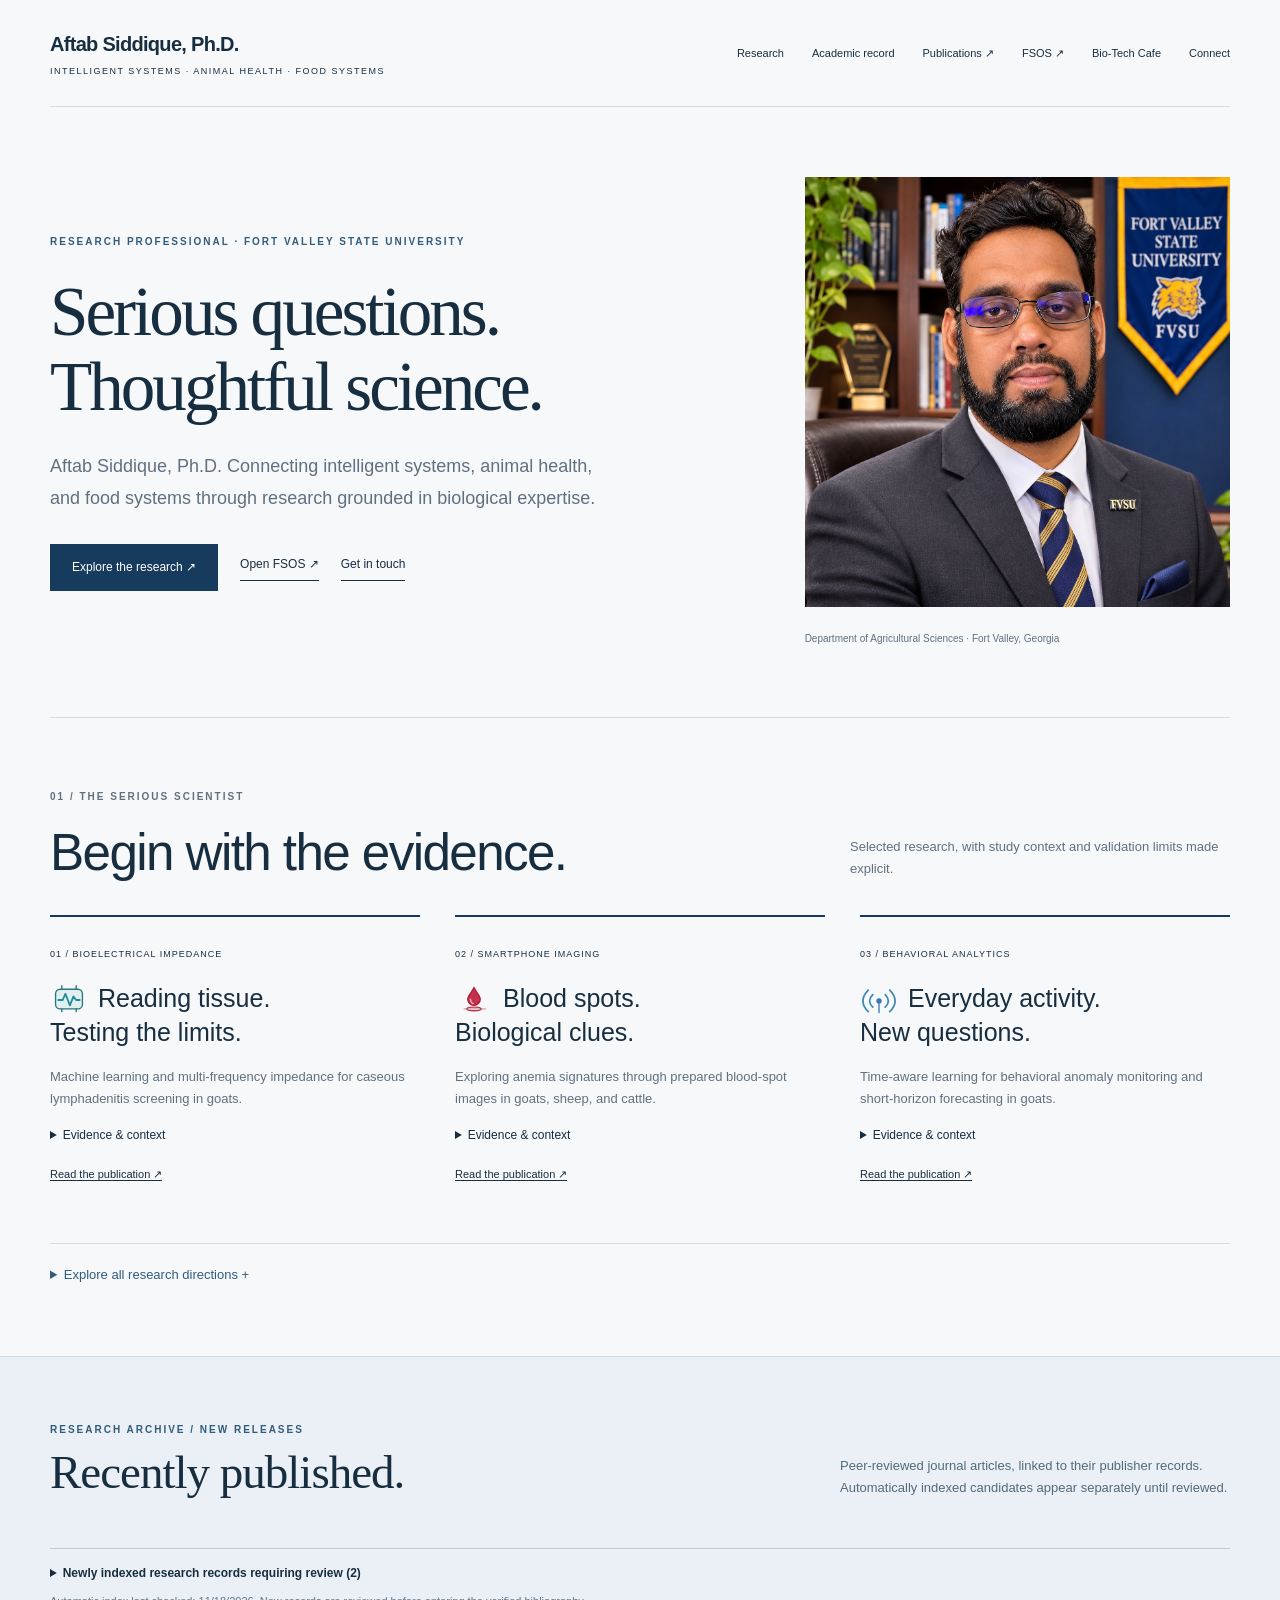
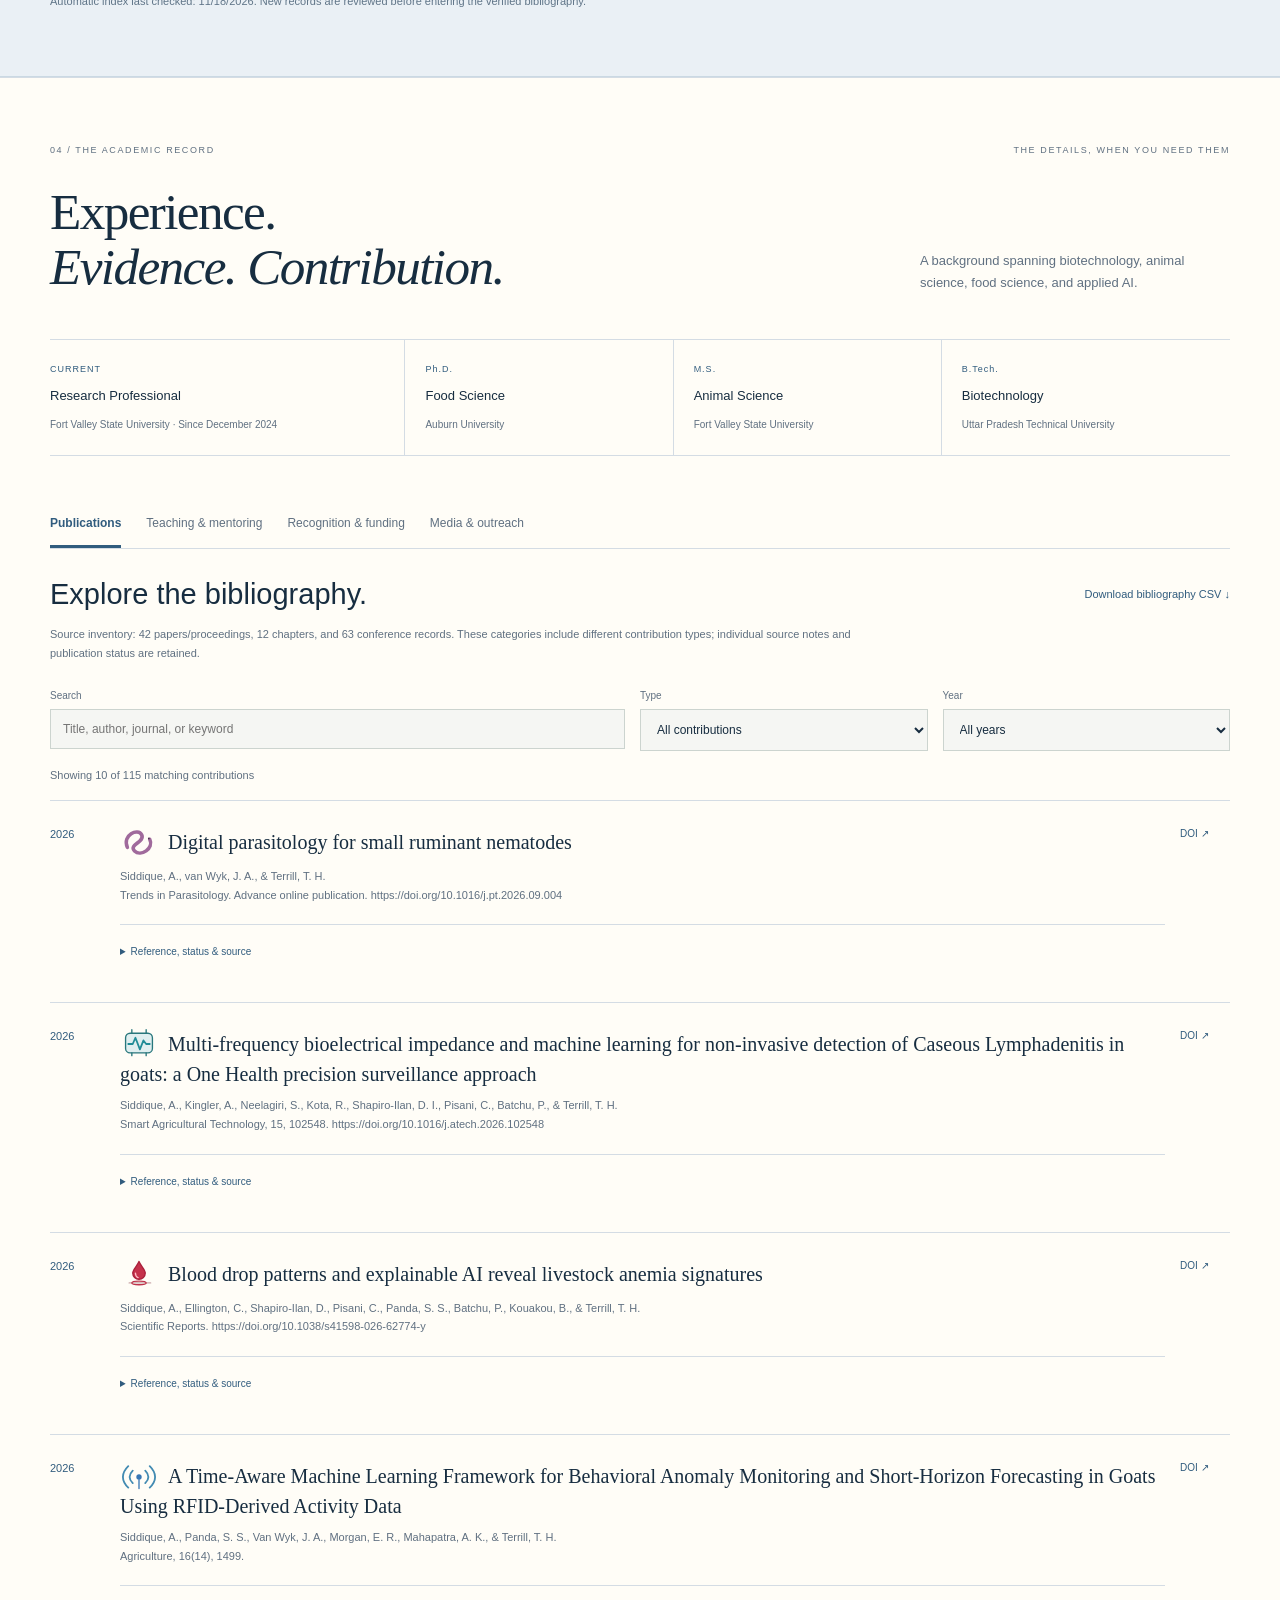
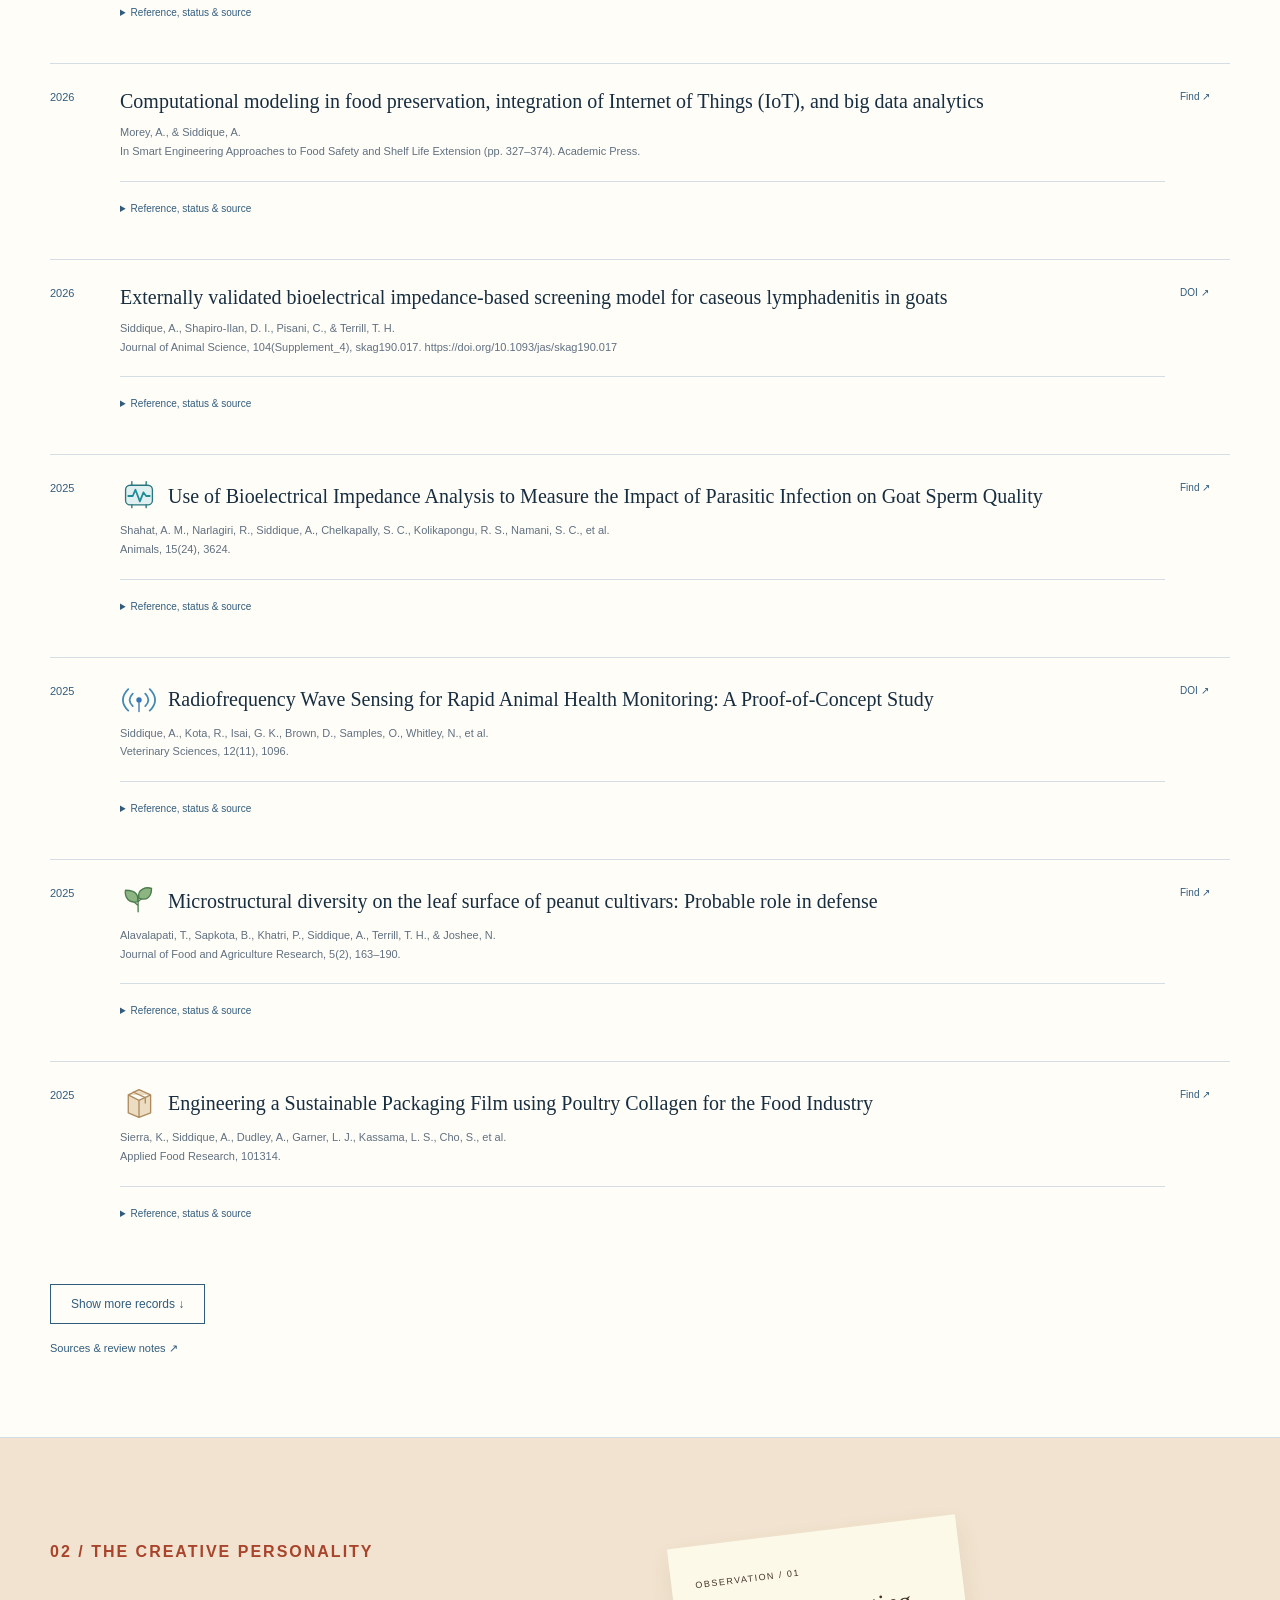
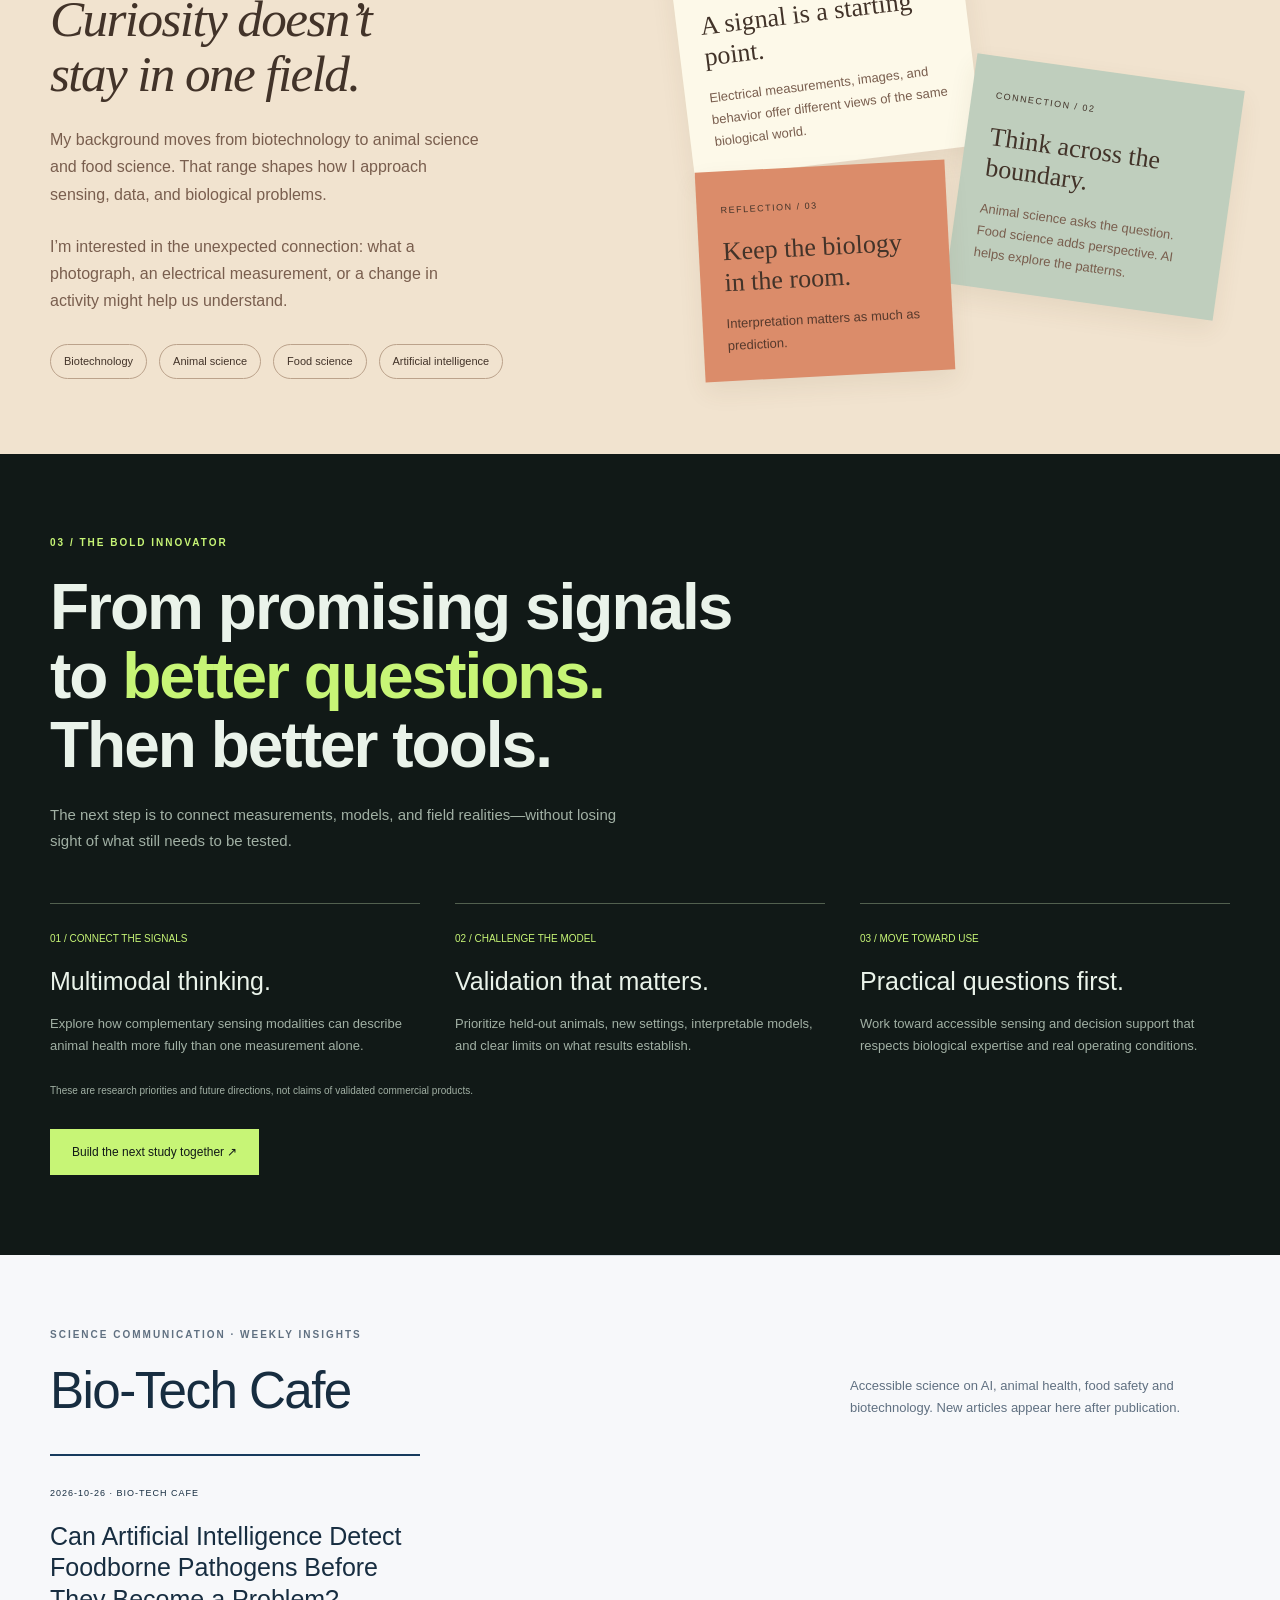
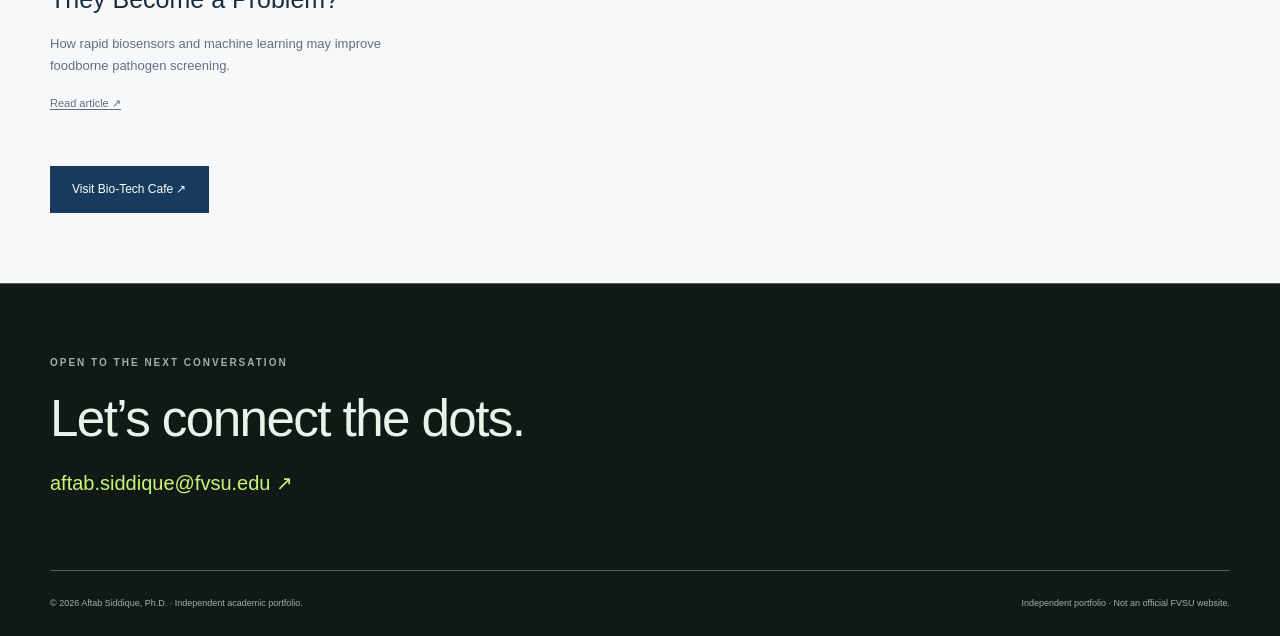
==== commit 181f9cd9: "Update homepage with FVSU professional portrait" ====
--- a/index.html
+++ b/index.html
@@ -1,3 +1,3 @@
 <!doctype html><html lang="en"><head><meta charset="utf-8"><meta name="viewport" content="width=device-width,initial-scale=1"><title>Aftab Siddique, Ph.D. | Research, Teaching & Innovation</title><style>*{box-sizing:border-box}html{scroll-behavior:smooth}body{margin:0;font:15px/1.7 Arial,sans-serif;color:#172d40;background:#f7f8fa}a{color:inherit;text-decoration:none}a:hover{text-decoration:underline;text-underline-offset:5px}button{font:inherit;cursor:pointer}a:focus-visible,button:focus-visible,summary:focus-visible{outline:3px solid #1479c1;outline-offset:5px}h1,h2,h3,p,figure{margin:0}h1,h2,h3{line-height:1.08}h1{font-size:clamp(48px,6vw,85px);letter-spacing:-3px;font-weight:500}h2{font-size:clamp(34px,4vw,54px);letter-spacing:-1.6px;font-weight:500}h3{font-size:25px;font-weight:500}p{color:#607081}.wrap{width:calc(100% - 100px);max-width:1200px;margin:auto}header{padding:27px 0;border-bottom:1px solid #d4dce4;display:flex;align-items:center;justify-content:space-between;gap:30px}.brand{font-size:20px;font-weight:bold;letter-spacing:-.7px}.brand small{font-size:9px;font-weight:normal;display:block;letter-spacing:1.5px;margin-top:3px}nav{display:flex;gap:28px;font-size:11px}.eyebrow{font-size:10px;font-weight:bold;letter-spacing:2px;text-transform:uppercase}.actions{display:flex;gap:22px;align-items:center;margin-top:30px;font-size:12px}.button{display:inline-block;padding:13px 22px;background:#173b5d;color:white}.textlink{border-bottom:1px solid;padding-bottom:5px}.hero{padding:70px 0}.hero-grid{display:grid;grid-template-columns:1.25fr .8fr;gap:90px;align-items:center}.hero h1{margin:25px 0}.intro{font-size:18px;max-width:570px;line-height:1.8}.portrait img{width:100%;height:430px;object-fit:cover}.portrait figcaption{font-size:10px;margin-top:15px;color:#607081}.chapter{padding:70px 0;border-top:1px solid #d4dce4}.chapter-head{display:flex;justify-content:space-between;align-items:end;gap:60px;margin:20px 0 35px}.chapter-head p{max-width:380px;font-size:13px}.proof{display:grid;grid-template-columns:repeat(3,1fr);gap:35px}.proof article{border-top:2px solid #173b5d;padding:22px 0}.proof small{font-size:9px;letter-spacing:1px}.proof h3{margin:18px 0;font-size:25px;line-height:1.25}.proof p{font-size:13px}.proof details{margin:15px 0;font-size:12px}.proof summary{cursor:pointer}.proof a{font-size:11px;border-bottom:1px solid}.strip{display:grid;grid-template-columns:repeat(3,1fr);border-top:1px solid #d4dce4;border-bottom:1px solid #d4dce4;padding:25px 0;gap:20px}.strip span{font-size:10px;color:#607081;display:block}.strip b{font-size:15px;font-weight:500}.contact{padding:70px 0}.contact h2{margin:20px 0}.contact a{font-size:20px}.foot{border-top:1px solid #d4dce4;padding:25px 0;font-size:9px;color:#607081;display:flex;justify-content:space-between;gap:25px}.comparison{position:fixed;bottom:16px;right:18px;background:#fff;color:#173b5d;box-shadow:0 4px 25px #0002;border:1px solid #ddd;padding:8px 13px;font-size:10px;z-index:9}.skip{position:absolute;top:-100px}.skip:focus{top:0;background:white;padding:10px;z-index:20}.creative{background:#f1e3cf;color:#423329;padding:75px 0}.creative .eyebrow{color:#a8442c}.creative p{color:#795e4e}.creative h2{font-family:Georgia,serif;font-style:italic}.creative-grid{display:grid;grid-template-columns:1fr 1fr;gap:80px;align-items:center}.collage{position:relative;min-height:460px}.note{position:absolute;padding:24px;box-shadow:0 10px 25px #61462a15;max-width:300px}.note p{font-size:13px}.note b{font:26px/1.2 Georgia,serif;display:block;margin:15px 0}.note small{font-size:9px;letter-spacing:1.5px}.note.one{background:#fdf9e9;top:15px;left:0;transform:rotate(-7deg);width:290px}.note.two{background:#bfcebd;right:0;top:155px;transform:rotate(8deg);width:270px}.note.three{background:#db8c6a;bottom:0;left:20px;transform:rotate(-3deg);width:250px}.note.three p{color:#56392c}.creative-copy>p{margin:25px 0;max-width:430px;font-size:16px}.discipline{display:flex;flex-wrap:wrap;gap:12px;margin-top:30px}.discipline span{border:1px solid #bba28b;padding:7px 13px;font-size:11px;border-radius:30px}.innovation{background:#111917;color:#eaf3ea;padding:80px 0}.innovation p{color:#a1b0a4}.innovation .eyebrow{color:#c7f576}.innovation h2{font-size:clamp(40px,5vw,70px);font-weight:700;letter-spacing:-2px;margin:22px 0}.innovation h2 em{color:#c7f576;font-style:normal}.roadmap{display:grid;grid-template-columns:repeat(3,1fr);gap:35px;margin-top:50px}.roadmap article{border-top:1px solid #52604f;padding-top:20px}.roadmap small{font-size:10px;color:#c7f576}.roadmap h3{font-size:25px;margin:18px 0}.roadmap p{font-size:13px}.innovation .button{background:#c7f576;color:#111917}.innovation .intent{font-size:10px;color:#a1b0a4;margin-top:25px;max-width:700px}.scientist h1{font-family:Georgia,serif}.scientist .eyebrow{color:#315c7e}.scientist .portrait{border-left:4px solid #193b5c;padding-left:20px}.scientist .hero{padding-bottom:55px}.creative-only{background:#f1e3cf;color:#423329}.creative-only header,.creative-only .foot{border-color:#bdab95}.creative-only .brand{font-family:Georgia,serif;font-size:27px}.creative-only .hero{padding:55px 0 15px}.creative-only h1{font-family:Georgia,serif;font-style:italic;font-size:clamp(55px,7vw,95px);color:#a8442e}.creative-only p{color:#795e4e}.creative-only .creative-grid{gap:70px}.creative-only .portrait-small{width:95px;height:95px;object-fit:cover;border-radius:50%;margin-bottom:22px}.creative-only .button{background:#a8442e}.creative-only .proof article{border-color:#a8442e}.creative-only .chapter{border-color:#bdab95}.creative-only .contact a{color:#a8442e}.innovator-only{background:#111917;color:#eaf3ea}.innovator-only p{color:#a1b0a4}.innovator-only header,.innovator-only .chapter,.innovator-only .foot{border-color:#52604f}.innovator-only .brand{font-size:23px;color:#c7f576}.innovator-only .hero h1{font-weight:800;font-size:clamp(65px,8vw,110px);letter-spacing:-5px}.innovator-only .hero h1 em{font-style:normal;color:#c7f576}.innovator-only .eyebrow{color:#c7f576}.innovator-only .button{background:#c7f576;color:#111917}.signal-object{height:450px;position:relative;display:grid;place-items:center}.signal-object .orb{width:280px;height:280px;border:1px solid #c7f576;border-radius:50%;box-shadow:0 0 0 35px #c7f57611,0 0 0 70px #c7f57608;transform:rotate(-30deg)}.signal-object .orb:before,.signal-object .orb:after{content:'';position:absolute;inset:30px 85px;border:1px solid #c7f576;border-radius:50%}.signal-object .orb:after{inset:85px 30px}.signal-object b{position:absolute;font-size:65px;letter-spacing:-6px;color:#c7f576}.signal-object small{position:absolute;bottom:5px;font-size:9px;letter-spacing:2px;color:#a1b0a4}.innovator-only .proof article{border-color:#c7f576}.innovator-only .proof small{color:#c7f576}.innovator-only .contact a{color:#c7f576}.innovator-only .foot{color:#a1b0a4}.combined .hero h1{font:500 clamp(45px,5.4vw,76px)/1.08 Georgia,serif}.combined .hero .eyebrow{color:#315c7e}.combined .transition{padding:20px 0;font-size:10px;display:flex;justify-content:space-between;color:#856347}.combined .innovation .wrap>p{max-width:570px}.combined .contact{background:#111917;color:#eaf3ea;border-top:1px solid #52604f}.combined .contact a{color:#c7f576}.combined .contact p{color:#a1b0a4}.combined .foot{background:#111917;color:#a1b0a4;border-color:#52604f}.combined-footer{background:#111917}.combined .strip{margin-bottom:55px}.concept-note{font-size:10px;color:#607081;margin-top:30px}@media(max-width:900px){.wrap{width:calc(100% - 50px)}.hero-grid,.creative-grid{gap:35px}.portrait img{height:360px}.collage{min-height:490px}.note{max-width:230px!important}.note.two{top:185px}.proof,.roadmap{gap:20px}nav{gap:15px;font-size:10px}}@media(max-width:650px){.wrap{width:calc(100% - 36px)}header{align-items:start;flex-direction:column;padding:20px 0;gap:18px}nav{width:100%;justify-content:space-between}.hero{padding:40px 0}.hero-grid,.creative-grid{grid-template-columns:1fr;gap:35px}h1{font-size:58px;letter-spacing:-2.5px}.intro{font-size:16px}.portrait{max-width:420px}.portrait img{height:360px}.chapter,.creative,.innovation,.contact{padding:50px 0}.chapter-head{display:block}.chapter-head p{margin-top:20px}.proof,.roadmap{grid-template-columns:1fr;gap:30px}.proof article{padding:20px 0 0}.strip{grid-template-columns:1fr;gap:18px}.collage{max-width:400px;min-height:460px}.note.one{left:10px}.note.two{top:150px;right:10px}.note.three{left:20px}.signal-object{height:350px}.signal-object .orb{width:210px;height:210px}.signal-object b{font-size:55px}.innovator-only .hero h1{font-size:70px;letter-spacing:-4px}.creative-only h1{font-size:66px}.foot{flex-direction:column;gap:8px}.combined .hero h1{font-size:51px}.contact a{font-size:17px}.comparison{font-size:9px}.combined .transition{font-size:9px}}@media(prefers-reduced-motion:reduce){html{scroll-behavior:auto}}.record{--ink:#172d40;--paper:#f7f8fa;--teal:#315c7e;--muted:#607081;--line:#d4dce4;}.record{background:#fffdf5;border-top:1px solid var(--line);border-bottom:1px solid var(--line);padding:65px 0}.record-heading{display:flex;justify-content:space-between;gap:70px;align-items:end}.record-heading p{max-width:310px;font-size:13px}.journey{display:grid;grid-template-columns:1.4fr 1fr 1fr 1fr;margin:45px 0;border-top:1px solid var(--line);border-bottom:1px solid var(--line)}.journey>div{padding:22px 20px 22px 0;margin-right:20px;border-right:1px solid var(--line)}.journey>div:last-child{border:0;margin:0}.journey small{display:block;font-size:9px;color:var(--teal);letter-spacing:1px}.journey b{display:block;font-size:13px;font-weight:normal;margin:8px 0}.journey span{display:block;font-size:10px;color:var(--muted)}.record-tabs{display:flex;gap:25px;border-bottom:1px solid var(--line)}.record-tabs button{background:none;border:0;border-bottom:3px solid transparent;padding:15px 0;font-size:12px;color:var(--muted)}.record-tabs button[aria-pressed=true]{border-color:var(--teal);color:var(--teal)}.record-panel{padding-top:30px;min-height:450px}.record-panel h3{font-size:29px}.archive-head{display:flex;justify-content:space-between;gap:20px;align-items:center}.archive-head a,.record-note a{font-size:11px;color:var(--teal)}.record-note{font-size:11px;margin:15px 0;max-width:850px}.archive-controls{display:grid;grid-template-columns:2fr 1fr 1fr;gap:15px;margin:25px 0 10px}.archive-controls label{font-size:10px;color:var(--muted)}input,select{display:block;width:100%;padding:12px;background:var(--paper);border:1px solid var(--line);border-radius:0;color:var(--ink);margin-top:6px;font-size:12px}#record-status{font-size:11px;margin:15px 0}.record-entry{display:grid;grid-template-columns:55px 1fr 50px;gap:15px;border-top:1px solid var(--line);padding:24px 0}.record-entry .date{font-size:11px;color:var(--teal)}.record-entry h4{font:20px/1.35 Georgia,serif;margin:0 0 8px}.record-entry p{font-size:11px}.record-entry>a{font-size:10px;color:var(--teal)}.record-entry details{margin-top:10px;border-bottom:0}.record-entry details summary{padding:8px 0;font-size:10px}.outline{background:transparent;color:var(--teal);border:1px solid var(--teal);padding:12px 20px;font-size:12px;margin-top:20px}.subhead{margin:40px 0 20px}.plain-entry{padding:22px 0;border-bottom:1px solid var(--line)}.plain-entry h4{font:21px/1.3 Georgia,serif;margin:5px 0 10px}.plain-entry small{font-size:10px;color:var(--teal)}.plain-entry p{font-size:12px}.plain-entry a{display:inline-block;color:var(--teal);font-size:11px;margin-top:10px}
-.record{background:#fffdf7;border-top:1px solid #d4dce4;border-bottom:1px solid #d4dce4;color:#172d40}.record h2{font-family:Georgia,serif}.record .section-label{display:flex;justify-content:space-between;font-size:9px;letter-spacing:1.6px;margin-bottom:25px;color:#607081}.record .journey{gap:0}.record .record-tabs{flex-wrap:wrap}.record input,.record select{width:100%;display:block;padding:12px;background:#f5f6f3;color:#172d40;border:1px solid #ccd4cf;margin-top:5px;font:12px Arial,sans-serif}.record .plain-entry{padding:22px 0;border-bottom:1px solid #d4dce4}.record .plain-entry h4{font:22px/1.3 Georgia,serif;margin:8px 0}.record .plain-entry p{font-size:12px}.record .plain-entry small{font-size:10px;color:#315c7e}.record .plain-entry a{display:inline-block;margin-top:10px;font-size:11px;color:#315c7e}.record details{font-size:12px;border-top:1px solid #d4dce4;margin-top:20px;padding:10px 0}.record summary{cursor:pointer;color:#315c7e}.record .record-note{color:#607081}.record .outline{border:1px solid #315c7e;padding:12px 20px;color:#315c7e;background:none}.record button{font:12px Arial,sans-serif}.more-work{margin-top:35px;border-top:1px solid #d4dce4;padding-top:20px}.more-work summary{cursor:pointer;font-size:13px;color:#315c7e}.more-work article{padding:20px 0;border-bottom:1px solid #d4dce4}.more-work h4{font:25px Georgia,serif;margin:10px 0}.more-work p{font-size:13px}.more-work small,.more-work a{font-size:11px;color:#315c7e}.record .record-entry{border-color:#d4dce4}.record-panel{scroll-margin-top:20px}button[aria-pressed=true]{font-weight:bold}@media(max-width:650px){.record .record-heading{display:block}.record .record-heading p{margin-top:20px}.record .journey{grid-template-columns:1fr 1fr}.record .archive-controls{grid-template-columns:1fr 1fr}.record .archive-controls label:first-child{grid-column:1/-1}.record .record-entry{grid-template-columns:35px 1fr}.record .record-entry>a{grid-column:2}.record .archive-head{display:block}.record .archive-head a{display:inline-block;margin-top:15px}.record .section-label span:last-child{display:none}.record .record-tabs{gap:15px}}</style><script defer src="data.js"></script><script defer src="bibliography.js"></script><script defer src="career-data.js"></script><script defer src="integrated.js"></script></head><body class="combined"><a class="skip" href="#main">Skip to content</a><header class="wrap"><a class="brand" href="#home">Aftab Siddique<span>, Ph.D.</span><small>INTELLIGENT SYSTEMS · ANIMAL HEALTH · FOOD SYSTEMS</small></a><nav aria-label="Main navigation"><a href="#work">Research</a><a href="#record">Academic record</a><a href="https://scholar.google.com/citations?user=gdg-b8kAAAAJ&hl=en" target="_blank" rel="noopener noreferrer">Publications ↗</a><a href="facultysearch/">FSOS ↗</a><a href="#contact">Connect</a></nav></header><main id="main"><section class="hero wrap" id="home"><div class="hero-grid"><div><p class="eyebrow">RESEARCH PROFESSIONAL · FORT VALLEY STATE UNIVERSITY</p><h1>Serious questions.<br>Thoughtful science.</h1><p class="intro">Aftab Siddique, Ph.D. Connecting intelligent systems, animal health, and food systems through research grounded in biological expertise.</p><div class="actions"><a class="button" href="#work">Explore the research ↗</a><a class="textlink" href="facultysearch/">Open FSOS ↗</a><a class="textlink" href="#contact">Get in touch</a></div></div><figure class="portrait"><img src="[data-uri]" alt="Aftab Siddique, Ph.D." width="860" height="860"><figcaption>Department of Agricultural Sciences · Fort Valley, Georgia</figcaption></figure></div></section><section class="chapter wrap" id="work"><p class="eyebrow">01 / THE SERIOUS SCIENTIST</p><div class="chapter-head"><h2>Begin with the evidence.</h2><p>Selected research, with study context and validation limits made explicit.</p></div><div class="proof"><article><small>01 / BIOELECTRICAL IMPEDANCE</small><h3>Reading tissue.<br>Testing the limits.</h3><p>Machine learning and multi-frequency impedance for caseous lymphadenitis screening in goats.</p><details><summary>Evidence & context</summary><p>36 goats; 2,673 measurements. Five-fold ROC-AUC: 0.851. Animal-held-out LOSO ROC-AUC: 0.68. Research-stage screening evidence requiring external validation.</p></details><a href="https://doi.org/10.1016/j.atech.2026.102548" target="_blank" rel="noopener noreferrer">Read the publication ↗</a></article><article><small>02 / SMARTPHONE IMAGING</small><h3>Blood spots.<br>Biological clues.</h3><p>Exploring anemia signatures through prepared blood-spot images in goats, sheep, and cattle.</p><details><summary>Evidence & context</summary><p>Image-level performance varies across species. Prospective field validation is needed before diagnostic deployment.</p></details><a href="https://doi.org/10.1038/s41598-026-62774-y" target="_blank" rel="noopener noreferrer">Read the publication ↗</a></article><article><small>03 / BEHAVIORAL ANALYTICS</small><h3>Everyday activity.<br>New questions.</h3><p>Time-aware learning for behavioral anomaly monitoring and short-horizon forecasting in goats.</p><details><summary>Evidence & context</summary><p>30 Boer goats; 85,890 RFID records. Five-minute onset ROC-AUC: 0.869; ten-minute: 0.841. Behavioral forecasting does not establish disease diagnosis.</p></details><a href="https://doi.org/10.3390/agriculture16141499" target="_blank" rel="noopener noreferrer">Read the publication ↗</a></article></div><div class="more-work"><details><summary>Explore all research directions +</summary><div id="additional-work"></div></details></div></section><section class="record" id="record"><div class="wrap"><div class="section-label"><span>04 / THE ACADEMIC RECORD</span><span>THE DETAILS, WHEN YOU NEED THEM</span></div><div class="record-heading"><h2>Experience.<br><em>Evidence. Contribution.</em></h2><p>A background spanning biotechnology, animal science, food science, and applied AI.</p></div><div class="journey"><div><small>CURRENT</small><b>Research Professional</b><span>Fort Valley State University · Since December 2024</span></div><div><small>Ph.D.</small><b>Food Science</b><span>Auburn University</span></div><div><small>M.S.</small><b>Animal Science</b><span>Fort Valley State University</span></div><div><small>B.Tech.</small><b>Biotechnology</b><span>Uttar Pradesh Technical University</span></div></div><div class="record-tabs" role="group" aria-label="Academic record sections"><button data-panel="publications" aria-pressed="true">Publications</button><button data-panel="teaching" aria-pressed="false">Teaching & mentoring</button><button data-panel="recognition" aria-pressed="false">Recognition & funding</button><button data-panel="media" aria-pressed="false">Media & outreach</button></div><section id="panel-publications" class="record-panel"><div class="archive-head"><h3>Explore the bibliography.</h3><a href="bibliography.csv" download>Download bibliography CSV ↓</a></div><p class="record-note">Source inventory: 42 papers/proceedings, 12 chapters, and 63 conference records. These categories include different contribution types; individual source notes and publication status are retained.</p><div class="archive-controls"><label>Search<input id="record-query" type="search" placeholder="Title, author, journal, or keyword"></label><label>Type<select id="record-type"><option value="all">All contributions</option><option value="paper">Papers & proceedings</option><option value="chapter">Book chapters</option><option value="abstract">Conference records</option></select></label><label>Year<select id="record-year"><option value="all">All years</option></select></label></div><p id="record-status" role="status" aria-live="polite"></p><div id="record-list"></div><button id="record-more" class="outline">Show more records ↓</button><p class="record-note"><a href="SOURCES_AND_REVIEW.md">Sources & review notes ↗</a></p></section><section id="panel-teaching" class="record-panel" hidden><h3>From learning methods to asking better questions.</h3><p>Teaching contributions, research training, and graduate committee mentorship.</p><div id="teaching-list"></div><h3 class="subhead">Mentoring</h3><div id="mentoring-list"></div></section><section id="panel-recognition" class="record-panel" hidden><h3>Recognition & research support.</h3><div id="awards-list"></div><h3 class="subhead">Research programs</h3><p class="record-note">Roles and funding status are shown individually. Entries awaiting confirmation are not presented as confirmed awards.</p><div id="grants-list"></div></section><section id="panel-media" class="record-panel" hidden><h3>Research in conversation.</h3><p class="record-note">A curated source archive, not an exhaustive record of every online mention.</p><div id="media-list"></div><details><summary>Speaking & outreach <span>+</span></summary><div id="talks-list"></div></details><details><summary>New discoveries awaiting review <span>+</span></summary><p id="update-status" role="status"></p><div id="discovery-list"></div></details></section></div></section>
+.record{background:#fffdf7;border-top:1px solid #d4dce4;border-bottom:1px solid #d4dce4;color:#172d40}.record h2{font-family:Georgia,serif}.record .section-label{display:flex;justify-content:space-between;font-size:9px;letter-spacing:1.6px;margin-bottom:25px;color:#607081}.record .journey{gap:0}.record .record-tabs{flex-wrap:wrap}.record input,.record select{width:100%;display:block;padding:12px;background:#f5f6f3;color:#172d40;border:1px solid #ccd4cf;margin-top:5px;font:12px Arial,sans-serif}.record .plain-entry{padding:22px 0;border-bottom:1px solid #d4dce4}.record .plain-entry h4{font:22px/1.3 Georgia,serif;margin:8px 0}.record .plain-entry p{font-size:12px}.record .plain-entry small{font-size:10px;color:#315c7e}.record .plain-entry a{display:inline-block;margin-top:10px;font-size:11px;color:#315c7e}.record details{font-size:12px;border-top:1px solid #d4dce4;margin-top:20px;padding:10px 0}.record summary{cursor:pointer;color:#315c7e}.record .record-note{color:#607081}.record .outline{border:1px solid #315c7e;padding:12px 20px;color:#315c7e;background:none}.record button{font:12px Arial,sans-serif}.more-work{margin-top:35px;border-top:1px solid #d4dce4;padding-top:20px}.more-work summary{cursor:pointer;font-size:13px;color:#315c7e}.more-work article{padding:20px 0;border-bottom:1px solid #d4dce4}.more-work h4{font:25px Georgia,serif;margin:10px 0}.more-work p{font-size:13px}.more-work small,.more-work a{font-size:11px;color:#315c7e}.record .record-entry{border-color:#d4dce4}.record-panel{scroll-margin-top:20px}button[aria-pressed=true]{font-weight:bold}@media(max-width:650px){.record .record-heading{display:block}.record .record-heading p{margin-top:20px}.record .journey{grid-template-columns:1fr 1fr}.record .archive-controls{grid-template-columns:1fr 1fr}.record .archive-controls label:first-child{grid-column:1/-1}.record .record-entry{grid-template-columns:35px 1fr}.record .record-entry>a{grid-column:2}.record .archive-head{display:block}.record .archive-head a{display:inline-block;margin-top:15px}.record .section-label span:last-child{display:none}.record .record-tabs{gap:15px}}</style><script defer src="data.js"></script><script defer src="bibliography.js"></script><script defer src="career-data.js"></script><script defer src="integrated.js"></script></head><body class="combined"><a class="skip" href="#main">Skip to content</a><header class="wrap"><a class="brand" href="#home">Aftab Siddique<span>, Ph.D.</span><small>INTELLIGENT SYSTEMS · ANIMAL HEALTH · FOOD SYSTEMS</small></a><nav aria-label="Main navigation"><a href="#work">Research</a><a href="#record">Academic record</a><a href="https://scholar.google.com/citations?user=gdg-b8kAAAAJ&hl=en" target="_blank" rel="noopener noreferrer">Publications ↗</a><a href="facultysearch/">FSOS ↗</a><a href="#contact">Connect</a></nav></header><main id="main"><section class="hero wrap" id="home"><div class="hero-grid"><div><p class="eyebrow">RESEARCH PROFESSIONAL · FORT VALLEY STATE UNIVERSITY</p><h1>Serious questions.<br>Thoughtful science.</h1><p class="intro">Aftab Siddique, Ph.D. Connecting intelligent systems, animal health, and food systems through research grounded in biological expertise.</p><div class="actions"><a class="button" href="#work">Explore the research ↗</a><a class="textlink" href="facultysearch/">Open FSOS ↗</a><a class="textlink" href="#contact">Get in touch</a></div></div><figure class="portrait"><img src="assets/aftab-siddique-fvsu-portrait.jpg" alt="Aftab Siddique, Ph.D." width="860" height="860"><figcaption>Department of Agricultural Sciences · Fort Valley, Georgia</figcaption></figure></div></section><section class="chapter wrap" id="work"><p class="eyebrow">01 / THE SERIOUS SCIENTIST</p><div class="chapter-head"><h2>Begin with the evidence.</h2><p>Selected research, with study context and validation limits made explicit.</p></div><div class="proof"><article><small>01 / BIOELECTRICAL IMPEDANCE</small><h3>Reading tissue.<br>Testing the limits.</h3><p>Machine learning and multi-frequency impedance for caseous lymphadenitis screening in goats.</p><details><summary>Evidence & context</summary><p>36 goats; 2,673 measurements. Five-fold ROC-AUC: 0.851. Animal-held-out LOSO ROC-AUC: 0.68. Research-stage screening evidence requiring external validation.</p></details><a href="https://doi.org/10.1016/j.atech.2026.102548" target="_blank" rel="noopener noreferrer">Read the publication ↗</a></article><article><small>02 / SMARTPHONE IMAGING</small><h3>Blood spots.<br>Biological clues.</h3><p>Exploring anemia signatures through prepared blood-spot images in goats, sheep, and cattle.</p><details><summary>Evidence & context</summary><p>Image-level performance varies across species. Prospective field validation is needed before diagnostic deployment.</p></details><a href="https://doi.org/10.1038/s41598-026-62774-y" target="_blank" rel="noopener noreferrer">Read the publication ↗</a></article><article><small>03 / BEHAVIORAL ANALYTICS</small><h3>Everyday activity.<br>New questions.</h3><p>Time-aware learning for behavioral anomaly monitoring and short-horizon forecasting in goats.</p><details><summary>Evidence & context</summary><p>30 Boer goats; 85,890 RFID records. Five-minute onset ROC-AUC: 0.869; ten-minute: 0.841. Behavioral forecasting does not establish disease diagnosis.</p></details><a href="https://doi.org/10.3390/agriculture16141499" target="_blank" rel="noopener noreferrer">Read the publication ↗</a></article></div><div class="more-work"><details><summary>Explore all research directions +</summary><div id="additional-work"></div></details></div></section><section class="record" id="record"><div class="wrap"><div class="section-label"><span>04 / THE ACADEMIC RECORD</span><span>THE DETAILS, WHEN YOU NEED THEM</span></div><div class="record-heading"><h2>Experience.<br><em>Evidence. Contribution.</em></h2><p>A background spanning biotechnology, animal science, food science, and applied AI.</p></div><div class="journey"><div><small>CURRENT</small><b>Research Professional</b><span>Fort Valley State University · Since December 2024</span></div><div><small>Ph.D.</small><b>Food Science</b><span>Auburn University</span></div><div><small>M.S.</small><b>Animal Science</b><span>Fort Valley State University</span></div><div><small>B.Tech.</small><b>Biotechnology</b><span>Uttar Pradesh Technical University</span></div></div><div class="record-tabs" role="group" aria-label="Academic record sections"><button data-panel="publications" aria-pressed="true">Publications</button><button data-panel="teaching" aria-pressed="false">Teaching & mentoring</button><button data-panel="recognition" aria-pressed="false">Recognition & funding</button><button data-panel="media" aria-pressed="false">Media & outreach</button></div><section id="panel-publications" class="record-panel"><div class="archive-head"><h3>Explore the bibliography.</h3><a href="bibliography.csv" download>Download bibliography CSV ↓</a></div><p class="record-note">Source inventory: 42 papers/proceedings, 12 chapters, and 63 conference records. These categories include different contribution types; individual source notes and publication status are retained.</p><div class="archive-controls"><label>Search<input id="record-query" type="search" placeholder="Title, author, journal, or keyword"></label><label>Type<select id="record-type"><option value="all">All contributions</option><option value="paper">Papers & proceedings</option><option value="chapter">Book chapters</option><option value="abstract">Conference records</option></select></label><label>Year<select id="record-year"><option value="all">All years</option></select></label></div><p id="record-status" role="status" aria-live="polite"></p><div id="record-list"></div><button id="record-more" class="outline">Show more records ↓</button><p class="record-note"><a href="SOURCES_AND_REVIEW.md">Sources & review notes ↗</a></p></section><section id="panel-teaching" class="record-panel" hidden><h3>From learning methods to asking better questions.</h3><p>Teaching contributions, research training, and graduate committee mentorship.</p><div id="teaching-list"></div><h3 class="subhead">Mentoring</h3><div id="mentoring-list"></div></section><section id="panel-recognition" class="record-panel" hidden><h3>Recognition & research support.</h3><div id="awards-list"></div><h3 class="subhead">Research programs</h3><p class="record-note">Roles and funding status are shown individually. Entries awaiting confirmation are not presented as confirmed awards.</p><div id="grants-list"></div></section><section id="panel-media" class="record-panel" hidden><h3>Research in conversation.</h3><p class="record-note">A curated source archive, not an exhaustive record of every online mention.</p><div id="media-list"></div><details><summary>Speaking & outreach <span>+</span></summary><div id="talks-list"></div></details><details><summary>New discoveries awaiting review <span>+</span></summary><p id="update-status" role="status"></p><div id="discovery-list"></div></details></section></div></section>
 <section class="creative" id="perspective"><div class="wrap creative-grid"><div class="creative-copy"><p class="eyebrow">02 / THE CREATIVE PERSONALITY</p><h2>Curiosity doesn’t<br>stay in one field.</h2><p>My background moves from biotechnology to animal science and food science. That range shapes how I approach sensing, data, and biological problems.</p><p>I’m interested in the unexpected connection: what a photograph, an electrical measurement, or a change in activity might help us understand.</p><div class="discipline"><span>Biotechnology</span><span>Animal science</span><span>Food science</span><span>Artificial intelligence</span></div></div><div class="collage" aria-label="Three research ideas arranged as notebook pages"><article class="note one"><small>OBSERVATION / 01</small><b>A signal is a starting point.</b><p>Electrical measurements, images, and behavior offer different views of the same biological world.</p></article><article class="note two"><small>CONNECTION / 02</small><b>Think across the boundary.</b><p>Animal science asks the question. Food science adds perspective. AI helps explore the patterns.</p></article><article class="note three"><small>REFLECTION / 03</small><b>Keep the biology in the room.</b><p>Interpretation matters as much as prediction.</p></article></div></div></section><section class="innovation" id="next"><div class="wrap"><p class="eyebrow">03 / THE BOLD INNOVATOR</p><h2>From promising signals<br>to <em>better questions.</em><br>Then better tools.</h2><p>The next step is to connect measurements, models, and field realities—without losing sight of what still needs to be tested.</p><div class="roadmap"><article><small>01 / CONNECT THE SIGNALS</small><h3>Multimodal thinking.</h3><p>Explore how complementary sensing modalities can describe animal health more fully than one measurement alone.</p></article><article><small>02 / CHALLENGE THE MODEL</small><h3>Validation that matters.</h3><p>Prioritize held-out animals, new settings, interpretable models, and clear limits on what results establish.</p></article><article><small>03 / MOVE TOWARD USE</small><h3>Practical questions first.</h3><p>Work toward accessible sensing and decision support that respects biological expertise and real operating conditions.</p></article></div><p class="intent">These are research priorities and future directions, not claims of validated commercial products.</p><div class="actions"><a class="button" href="mailto:aftab.siddique@fvsu.edu">Build the next study together ↗</a></div></div></section><section class="contact" id="contact"><div class="wrap"><p class="eyebrow">OPEN TO THE NEXT CONVERSATION</p><h2>Let’s connect the dots.</h2><a href="mailto:aftab.siddique@fvsu.edu">aftab.siddique@fvsu.edu ↗</a></div></section></main><div class="combined-footer"><footer class="wrap foot"><span>© 2026 Aftab Siddique, Ph.D. · Independent academic portfolio.</span><span>Independent portfolio · Not an official FVSU website.</span></footer></div></body></html>
